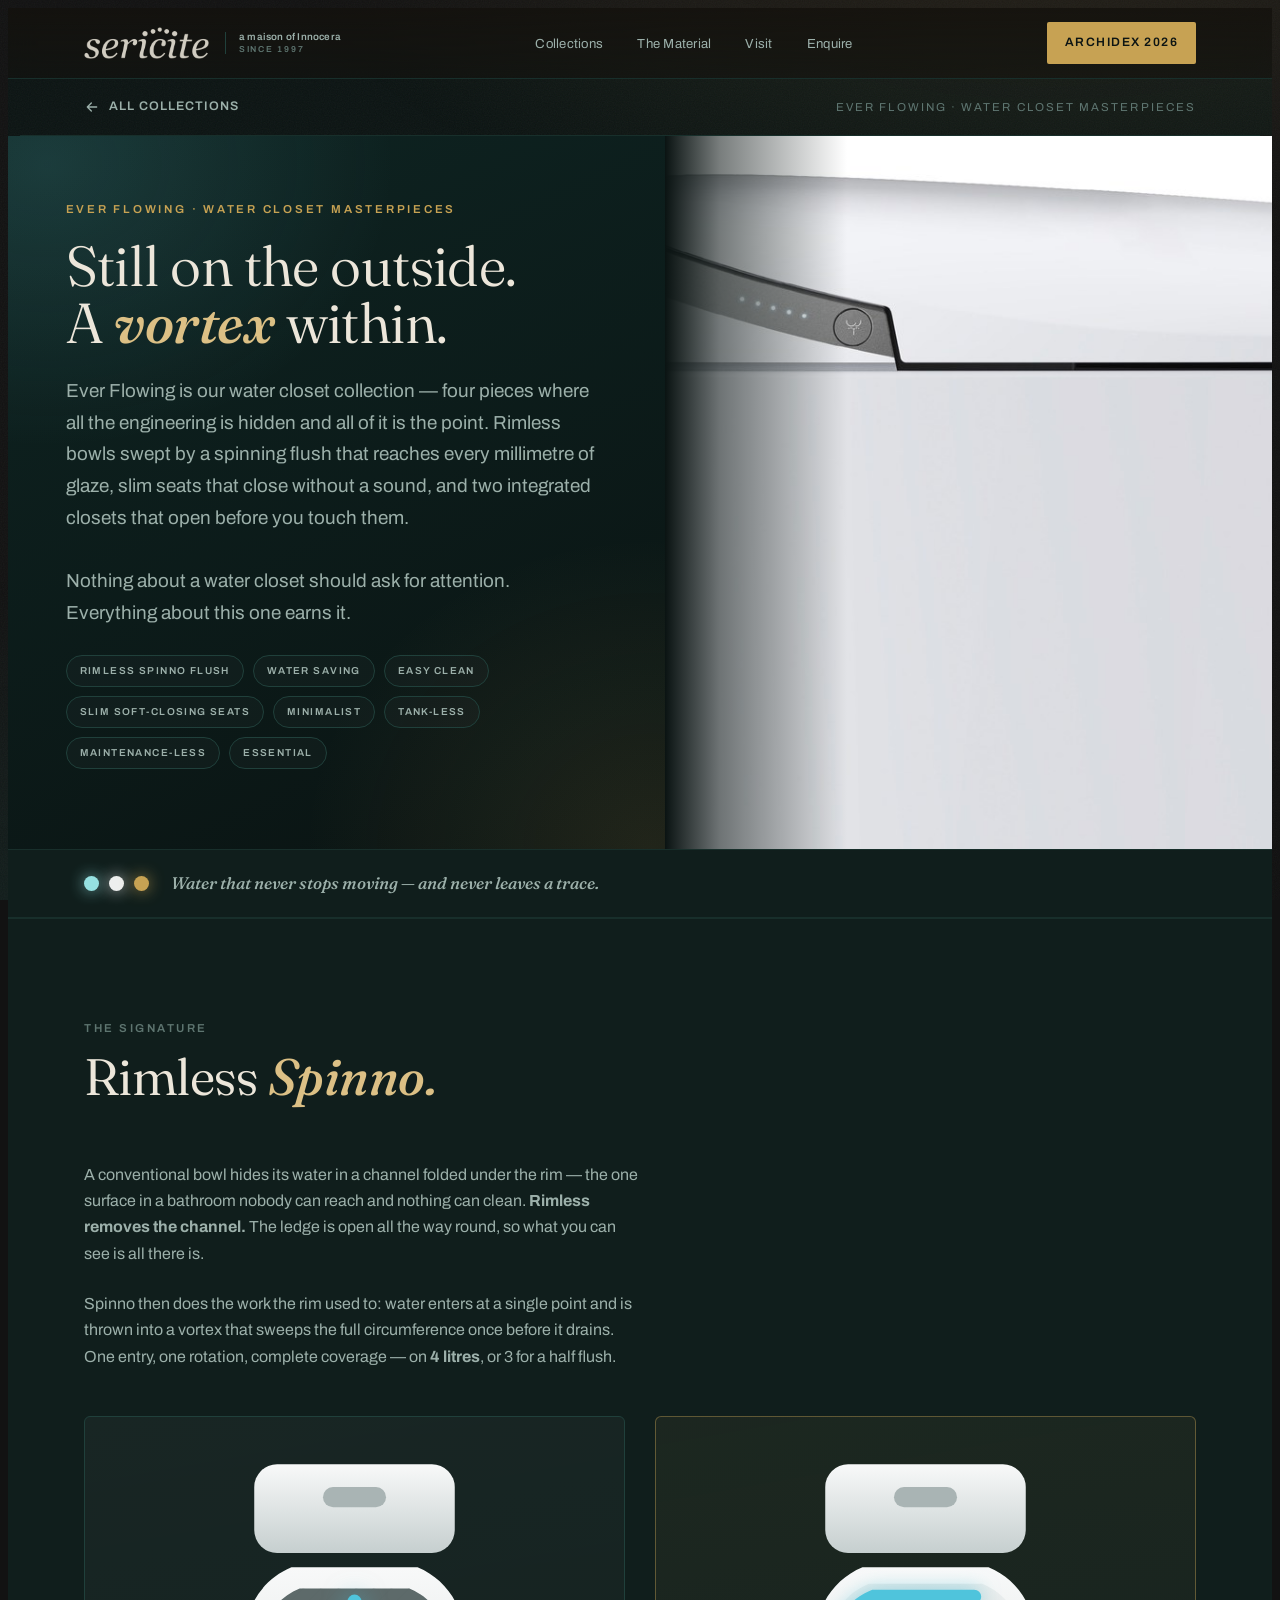
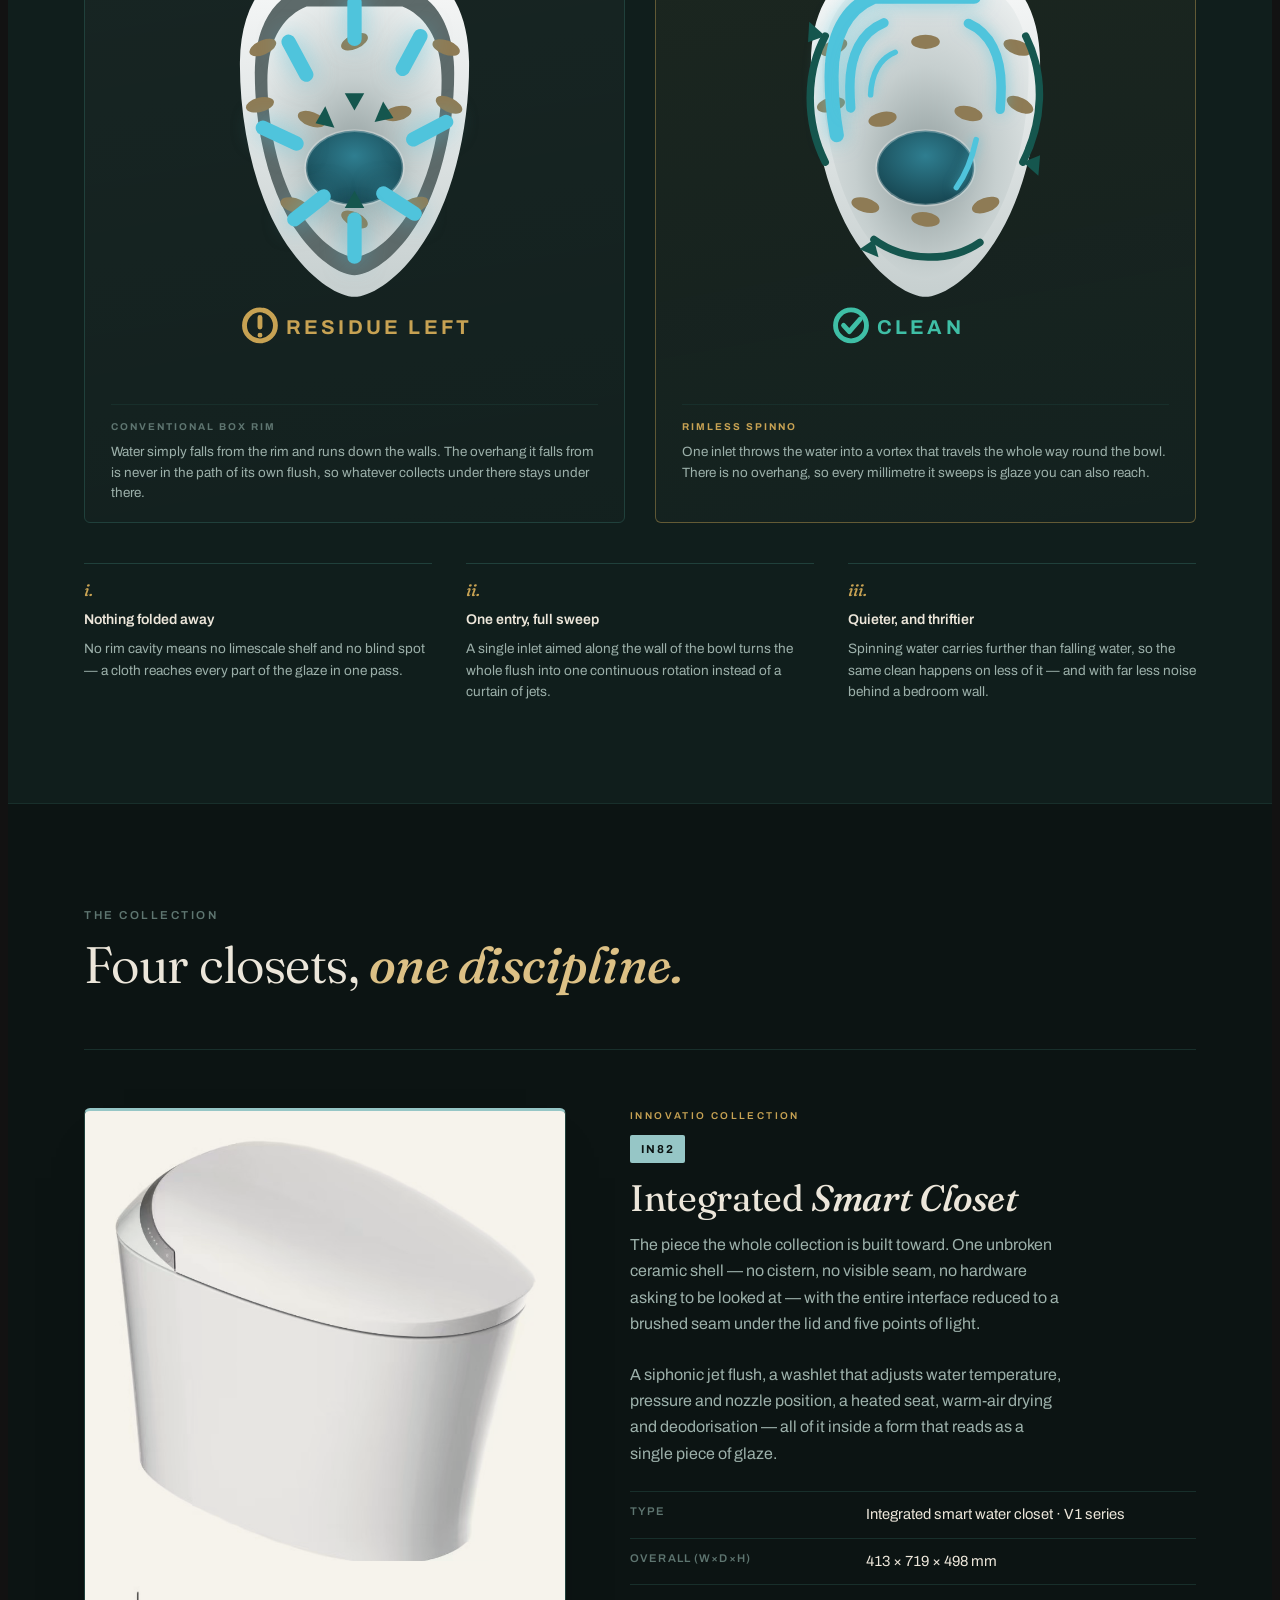
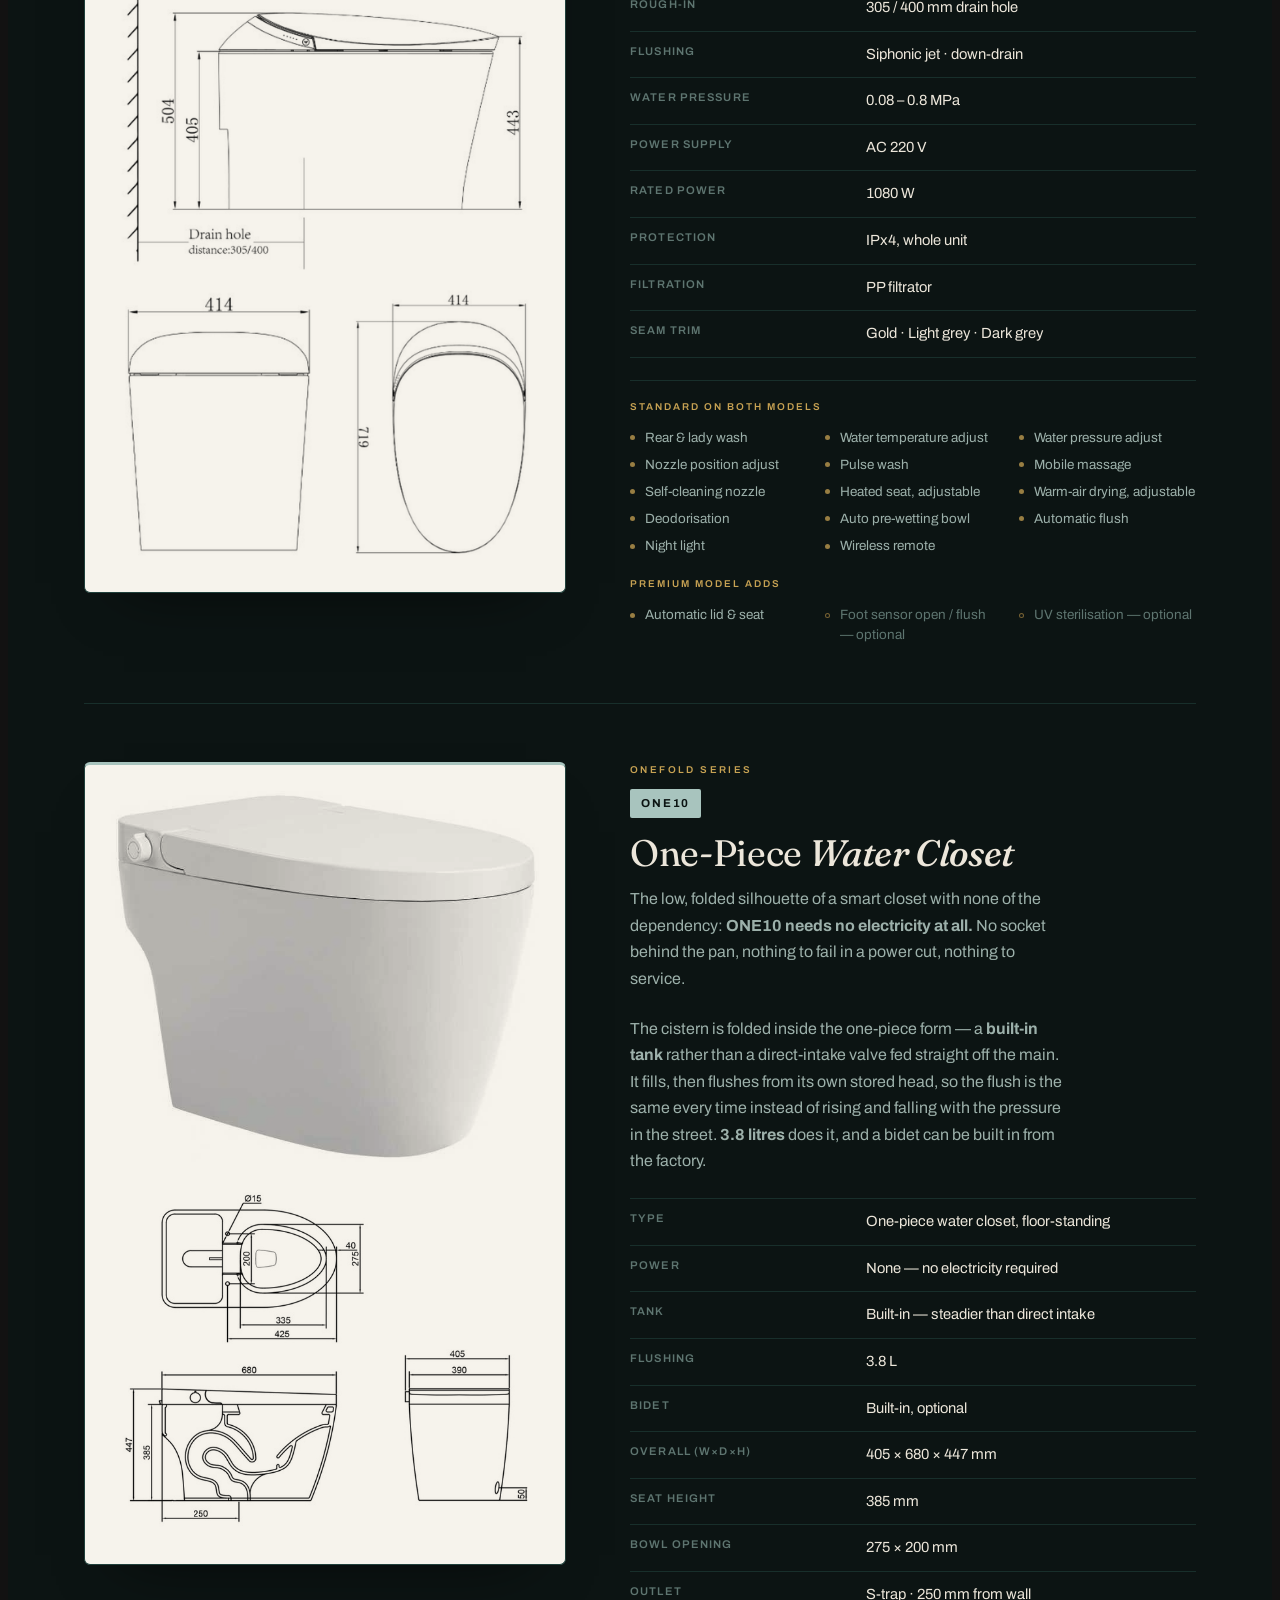
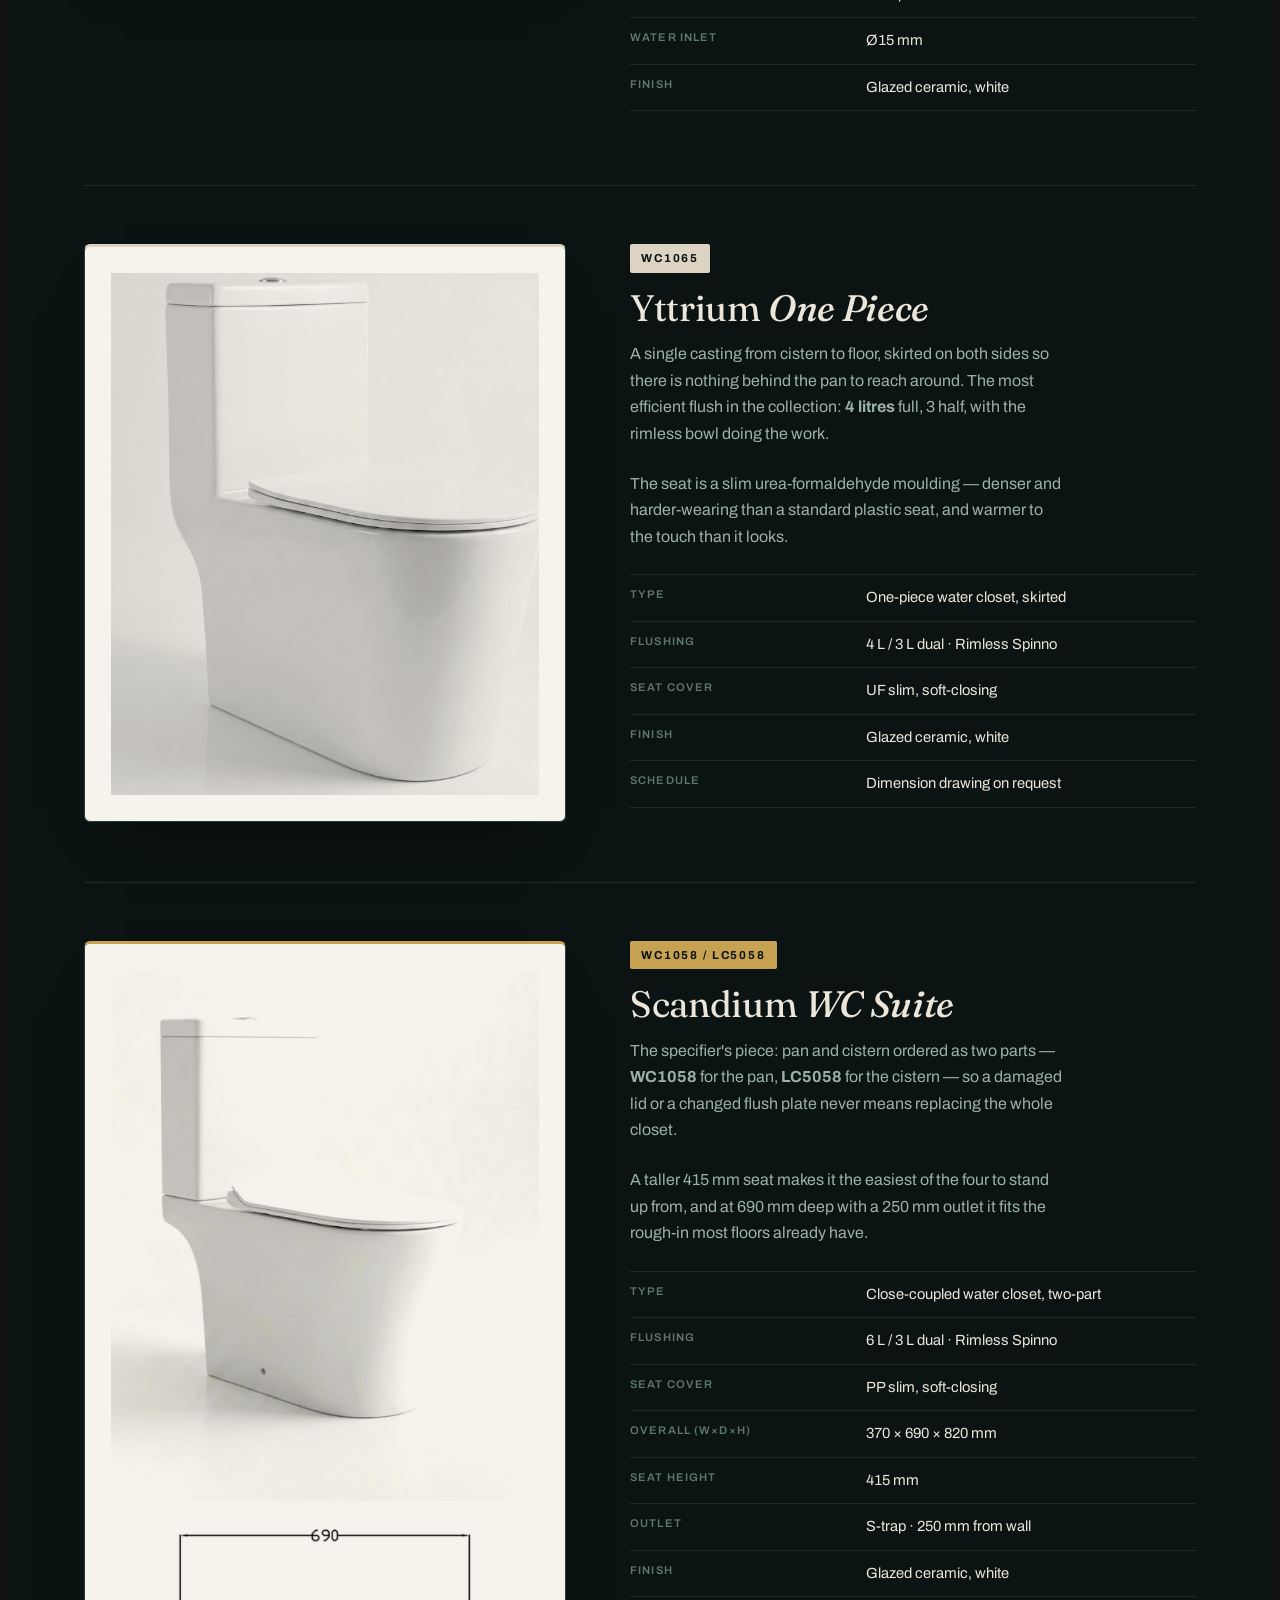
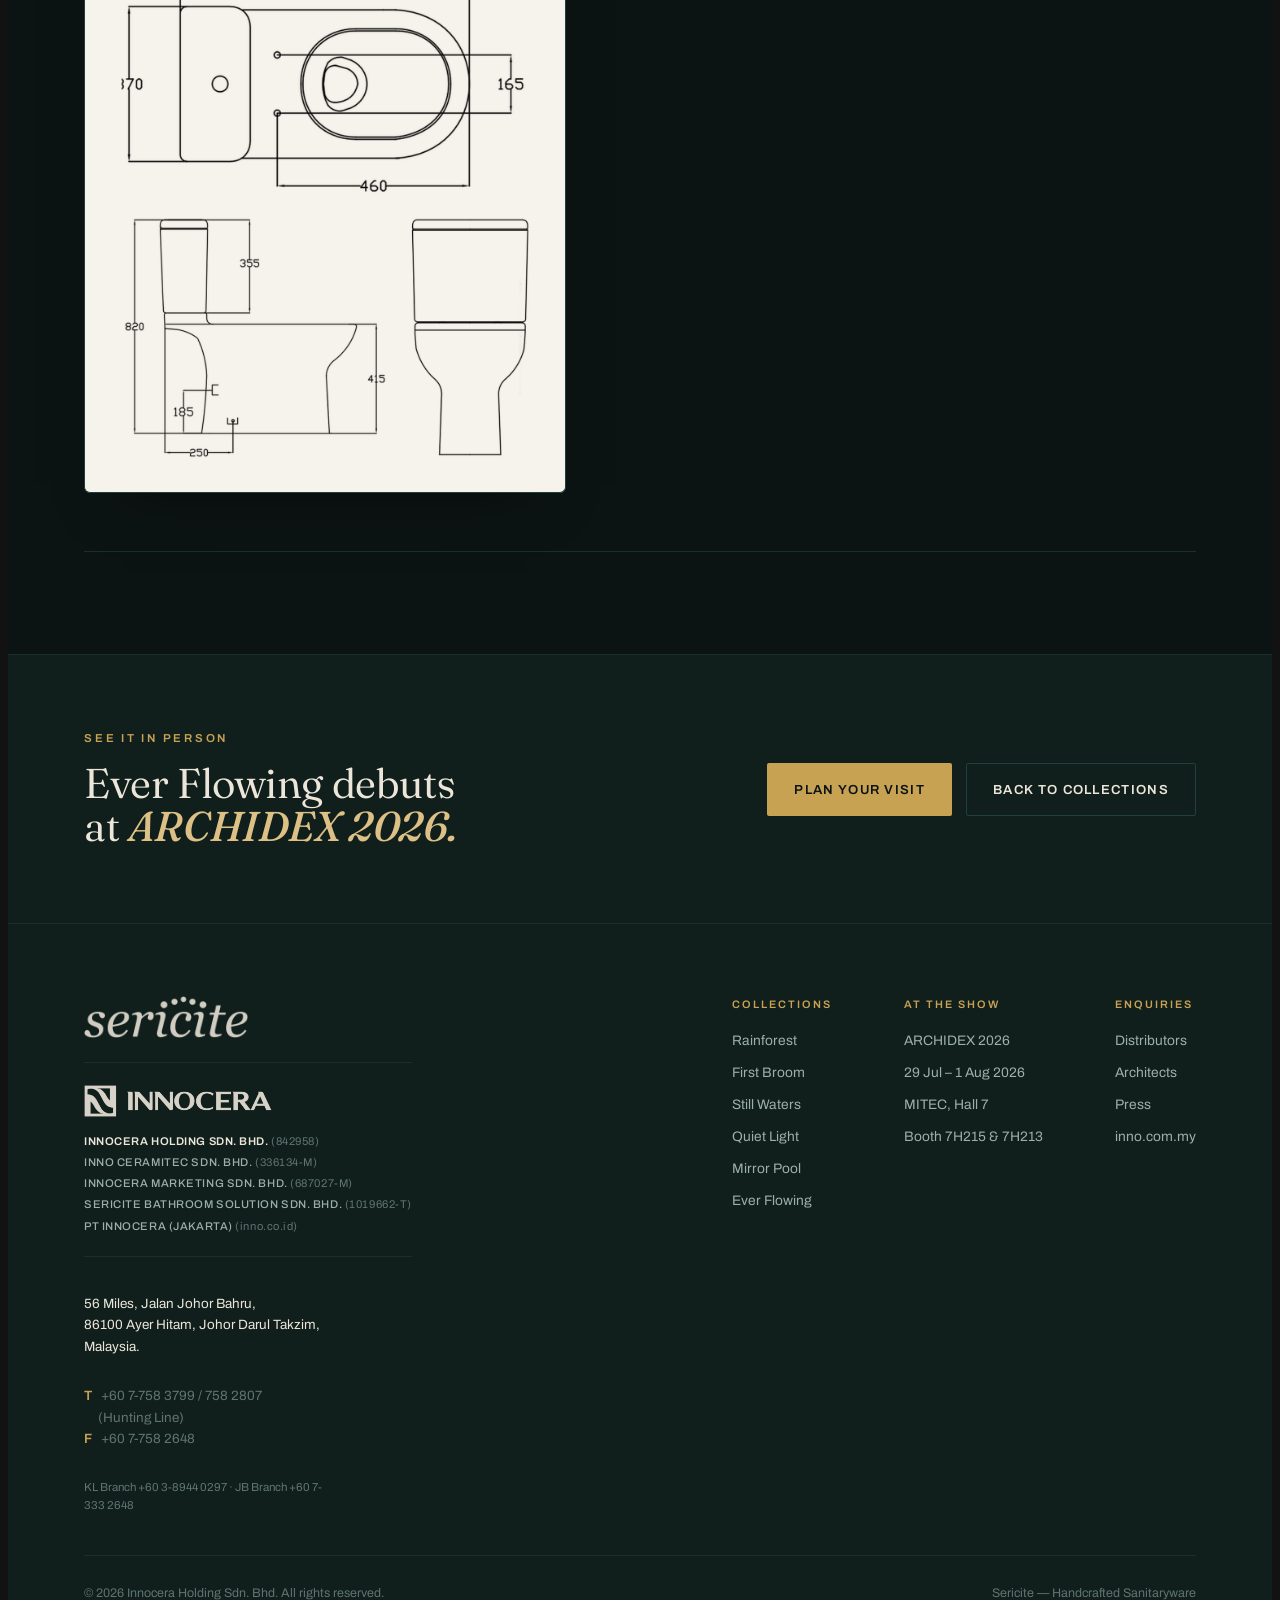
==== collections/ever-flowing.html @ 12f3d7fe "Auto: site update 2026-07-27 10:44:45 Co-Authored-By: Claude Opus 4.8 <noreply@anthropic.com>" ====
<!doctype html>
<html lang="en">
<head>
<meta charset="utf-8">
<meta name="viewport" content="width=device-width, initial-scale=1">
<title>Ever Flowing &mdash; Water Closet Masterpieces | Sericite</title>
<meta name="description" content="Ever Flowing by Sericite &mdash; the water closet collection. IN82 Innovatio smart closet, the non-electric ONE10 of the Onefold Series, and the Yttrium (WC1065) and Scandium (WC1058/LC5058) ceramic closets with Rimless Spinno flushing.">
<link rel="icon" href="data:image/svg+xml,%3Csvg xmlns='http://www.w3.org/2000/svg' viewBox='0 0 32 32'%3E%3Crect width='32' height='32' rx='6' fill='%230C1413'/%3E%3Cpath d='M16 5C22 13 24 17 24 20a8 8 0 01-16 0c0-3 2-7 8-15z' fill='%23C7A253'/%3E%3C/svg%3E">
<link rel="stylesheet" href="/assets/css/styles.css">
</head>
<body>
<div class="site ef">

  <!-- NAV -->
  <nav class="nav">
    <div class="nav-in">
      <a class="brand" href="/" aria-label="Sericite by Innocera &mdash; home">
        <span class="ser-logo" role="img" aria-label="Sericite"></span>
        <span class="by"><span class="t">a maison of Innocera</span><span class="s">Since 1997</span></span>
      </a>
      <div class="nav-links">
        <a href="/#collections">Collections</a>
        <a href="/#craft">The Material</a>
        <a href="/#visit">Visit</a>
        <a href="/#enquire">Enquire</a>
      </div>
      <a class="nav-cta" href="/#visit">ARCHIDEX 2026</a>
    </div>
  </nav>

  <!-- BACK -->
  <div class="subnav wrap">
    <a href="/#collections" class="back">
      <svg viewBox="0 0 24 24" fill="none" stroke="currentColor" stroke-width="2" stroke-linecap="round" stroke-linejoin="round"><path d="M19 12H5M11 6l-6 6 6 6"/></svg>
      All Collections
    </a>
    <span class="crumb">Ever Flowing &middot; Water Closet Masterpieces</span>
  </div>

  <!-- HERO -->
  <header class="fb-hero">
    <div class="fb-hero-panel ef-panel">
      <div class="eyebrow">Ever Flowing &middot; Water Closet Masterpieces</div>
      <h1>Still on the outside.<br>A <em>vortex</em> within.</h1>
      <p class="lead">Ever Flowing is our water closet collection &mdash; four pieces where all the engineering is hidden and all of it is the point. Rimless bowls swept by a spinning flush that reaches every millimetre of glaze, slim seats that close without a sound, and two integrated closets that open before you touch them.<br><br>Nothing about a water closet should ask for attention. Everything about this one earns it.</p>
      <ul class="sw-chips" aria-label="Key features">
        <li>Rimless Spinno flush</li>
        <li>Water saving</li>
        <li>Easy clean</li>
        <li>Slim soft-closing seats</li>
        <li>Minimalist</li>
        <li>Tank-less</li>
        <li>Maintenance-less</li>
        <li>Essential</li>
      </ul>
    </div>
    <figure class="fb-hero-figure ef-hero-figure">
      <img src="/assets/images/ever-flowing/hero-detail.jpg" width="1600" height="750"
           alt="Close detail of the IN82 smart water closet: the seamless white ceramic shell, the brushed lid seam, and the row of LED indicators beside a sensor control">
    </figure>
  </header>

  <!-- ETHOS BAND -->
  <section class="fb-colours">
    <div class="wrap fb-colours-in">
      <div class="dots" aria-hidden="true">
        <span style="--d:#96E1E1"></span><span style="--d:#EDEFEE"></span><span style="--d:#C7A253"></span>
      </div>
      <p>Water that never stops moving &mdash; and never leaves a trace.</p>
    </div>
  </section>

  <!-- THE FLUSH -->
  <section class="ef-flush" id="flush">
    <div class="wrap">
      <div class="fb-sec-head rv">
        <div class="sec-num">The signature</div>
        <h2>Rimless <em>Spinno.</em></h2>
      </div>

      <p class="fb-desc">A conventional bowl hides its water in a channel folded under the rim &mdash; the one surface in a bathroom nobody can reach and nothing can clean. <b>Rimless removes the channel.</b> The ledge is open all the way round, so what you can see is all there is.</p>
      <p class="fb-desc" style="margin-top:16px">Spinno then does the work the rim used to: water enters at a single point and is thrown into a vortex that sweeps the full circumference once before it drains. One entry, one rotation, complete coverage &mdash; on <b>4 litres</b>, or 3 for a half flush.</p>

      <div class="ef-plates2">
        <figure class="ef-fig ef-bowlfig">
          <svg viewBox="0 0 170 180" role="img" aria-label="Top view of a conventional closet with the same ten soil marks. The flush falls straight down the walls, so the six marks under the rim overhang are untouched and remain afterwards.">
            <defs>
              <linearGradient id="efCerA" x1="0" y1="0" x2="0" y2="1">
                <stop offset="0" stop-color="#F8F9F9"/><stop offset="1" stop-color="#C6CFCF"/>
              </linearGradient>
              <radialGradient id="efWellA" cx="50%" cy="62%" r="76%">
                <stop offset="0" stop-color="#8F9C9C"/><stop offset="0.45" stop-color="#C6CFCF"/>
                <stop offset="1" stop-color="#F0F3F3"/>
              </radialGradient>
              <radialGradient id="efSumpA" cx="50%" cy="34%" r="78%">
                <stop offset="0" stop-color="#2F7E90"/><stop offset="1" stop-color="#123B45"/>
              </radialGradient>
              <pattern id="efHatchA" width="5" height="5" patternTransform="rotate(45)"
                       patternUnits="userSpaceOnUse">
                <line class="ef-hatchband" x1="0" y1="0" x2="0" y2="5"/>
              </pattern>
              <path id="efPanA" d="M63 42 C51 47 45 59 45 76 C45 99 51 125 63 141 C71 152 80 157 85 157 C90 157 99 152 107 141 C119 125 125 99 125 76 C125 59 119 47 107 42 Z"/>
            </defs>
            <!-- cistern, so the plan reads as a closet -->
            <rect x="50" y="6" width="70" height="31" rx="8" fill="url(#efCerA)"/>
            <rect x="74" y="14" width="22" height="7" rx="3.5" fill="#A9B4B4"/>
            <use href="#efPanA" fill="url(#efCerA)"/>
            <use href="#efPanA" transform="translate(85 99) scale(.87) translate(-85 -99)" fill="#5D6A6A"/>
            <use href="#efPanA" transform="translate(85 99) scale(.87) translate(-85 -99)" fill="url(#efHatchA)" opacity=".55"/>
            <use href="#efPanA" transform="translate(85 99) scale(.76) translate(-85 -99)" fill="url(#efWellA)"/>
            <!-- trap -->
            <ellipse cx="85" cy="112" rx="17" ry="13" fill="url(#efSumpA)"/>
            <ellipse cx="85" cy="112" rx="17" ry="13" fill="none"
                     stroke="rgba(255,255,255,.28)" stroke-width="1"/>
            <g class="ef-soil ef-soil-trapped">
              <ellipse cx="53" cy="70" rx="5" ry="2.5" transform="rotate(-24 53 70)"/>
              <ellipse cx="117" cy="70" rx="5" ry="2.5" transform="rotate(20 117 70)"/>
              <ellipse cx="52" cy="90" rx="5" ry="2.5" transform="rotate(-14 52 90)"/>
              <ellipse cx="118" cy="90" rx="5" ry="2.5" transform="rotate(26 118 90)"/>
              <ellipse cx="64" cy="125" rx="5" ry="2.5" transform="rotate(16 64 125)"/>
              <ellipse cx="106" cy="125" rx="5" ry="2.5" transform="rotate(-20 106 125)"/>
            </g>
            <g class="ef-soil ef-soil-open">
              <ellipse cx="85" cy="68" rx="5" ry="2.5" transform="rotate(-24 85 68)"/>
              <ellipse cx="70" cy="95" rx="5" ry="2.5" transform="rotate(20 70 95)"/>
              <ellipse cx="100" cy="93" rx="5" ry="2.5" transform="rotate(-14 100 93)"/>
              <ellipse cx="85" cy="130" rx="5" ry="2.5" transform="rotate(26 85 130)"/>
            </g>
            <g class="ef-fallgroup">
              <path class="ef-fall"    d="M85 54V88"/>
              <path class="ef-fall f2" d="M62 68L76 94"/>
              <path class="ef-fall f3" d="M108 66L94 92"/>
              <path class="ef-fall f2" d="M53 98L70 106"/>
              <path class="ef-fall"    d="M117 96L100 105"/>
              <path class="ef-fall f3" d="M64 130L78 119"/>
              <path class="ef-fall f2" d="M106 128L92 119"/>
              <path class="ef-fall"    d="M85 143V124"/>
            </g>
            <g>
              <path class="ef-arrowhead" d="M85 92l-3.4-6h6.8z"/>
              <path class="ef-arrowhead" d="M78 98l-6.6-1.6 3.4-5.9z"/>
              <path class="ef-arrowhead" d="M92 96l6.6-1.4-3.6-5.8z"/>
              <path class="ef-arrowhead" d="M85 120l3.4 6h-6.8z"/>
            </g>
            <g class="ef-verdict ef-verdict-bad" transform="translate(85 170)">
              <circle cx="-33" cy="-3" r="5.4"/><path d="M-33-5.8v3.4M-33 .4h.01"/>
              <text x="-24" y="0">Residue left</text>
            </g>
          </svg>
          <div class="ef-stage-label" aria-hidden="true">
            <span class="t1">Before &mdash; ten marks, both bowls</span>
            <span class="t2">Flushing</span>
            <span class="t3">After &mdash; the rim shadow keeps its grime</span>
          </div>
          <figcaption>
            <b>Conventional box rim</b>
            <span>Water simply falls from the rim and runs down the walls. The overhang it falls from is never in the path of its own flush, so whatever collects under there stays under there.</span>
          </figcaption>
        </figure>

        <figure class="ef-fig ef-bowlfig is-key">
          <svg viewBox="0 0 170 180" role="img" aria-label="Top view of the Sericite rimless closet. The same ten soil marks as the conventional bowl; the flush spirals round the full perimeter and every mark is gone afterwards.">
            <defs>
              <linearGradient id="efCerB" x1="0" y1="0" x2="0" y2="1">
                <stop offset="0" stop-color="#F8F9F9"/><stop offset="1" stop-color="#C6CFCF"/>
              </linearGradient>
              <radialGradient id="efWellB" cx="50%" cy="62%" r="76%">
                <stop offset="0" stop-color="#8F9C9C"/><stop offset="0.45" stop-color="#C6CFCF"/>
                <stop offset="1" stop-color="#F0F3F3"/>
              </radialGradient>
              <radialGradient id="efSumpB" cx="50%" cy="34%" r="78%">
                <stop offset="0" stop-color="#2F7E90"/><stop offset="1" stop-color="#123B45"/>
              </radialGradient>
              <pattern id="efHatchB" width="5" height="5" patternTransform="rotate(45)"
                       patternUnits="userSpaceOnUse">
                <line class="ef-hatchband" x1="0" y1="0" x2="0" y2="5"/>
              </pattern>
              <path id="efPanB" d="M63 42 C51 47 45 59 45 76 C45 99 51 125 63 141 C71 152 80 157 85 157 C90 157 99 152 107 141 C119 125 125 99 125 76 C125 59 119 47 107 42 Z"/>
            </defs>
            <!-- cistern, so the plan reads as a closet -->
            <rect x="50" y="6" width="70" height="31" rx="8" fill="url(#efCerB)"/>
            <rect x="74" y="14" width="22" height="7" rx="3.5" fill="#A9B4B4"/>
            <use href="#efPanB" fill="url(#efCerB)"/>
            <use href="#efPanB" transform="translate(85 99) scale(.90) translate(-85 -99)" fill="url(#efWellB)"/>
            <!-- trap -->
            <ellipse cx="85" cy="112" rx="17" ry="13" fill="url(#efSumpB)"/>
            <ellipse cx="85" cy="112" rx="17" ry="13" fill="none"
                     stroke="rgba(255,255,255,.28)" stroke-width="1"/>
            <g class="ef-soil ef-soil-open">
              <ellipse cx="53" cy="70" rx="5" ry="2.5" transform="rotate(-24 53 70)"/>
              <ellipse cx="117" cy="70" rx="5" ry="2.5" transform="rotate(20 117 70)"/>
              <ellipse cx="52" cy="90" rx="5" ry="2.5" transform="rotate(-14 52 90)"/>
              <ellipse cx="118" cy="90" rx="5" ry="2.5" transform="rotate(26 118 90)"/>
              <ellipse cx="64" cy="125" rx="5" ry="2.5" transform="rotate(16 64 125)"/>
              <ellipse cx="106" cy="125" rx="5" ry="2.5" transform="rotate(-20 106 125)"/>
              <ellipse cx="85" cy="68" rx="5" ry="2.5" transform="rotate(0 85 68)"/>
              <ellipse cx="70" cy="95" rx="5" ry="2.5" transform="rotate(-12 70 95)"/>
              <ellipse cx="100" cy="93" rx="5" ry="2.5" transform="rotate(14 100 93)"/>
              <ellipse cx="85" cy="130" rx="5" ry="2.5" transform="rotate(8 85 130)"/>
            </g>
            <g>
              <use href="#efPanB" class="ef-sweep"    transform="translate(85 99) scale(.82) translate(-85 -99)"
                   stroke-width="6" stroke-dasharray="66 210"/>
              <use href="#efPanB" class="ef-sweep s2" transform="translate(85 99) scale(.66) translate(-85 -99)"
                   stroke-width="5" stroke-dasharray="52 170"/>
              <use href="#efPanB" class="ef-sweep s3" transform="translate(85 99) scale(.48) translate(-85 -99)"
                   stroke-width="4" stroke-dasharray="38 128"/>
            </g>
            <g>
              <path class="ef-arrow" d="M120 66C127 80 126 96 119 110"/>
              <path class="ef-arrowhead" d="M119 110l6-2.4-.6 7.2z"/>
              <path class="ef-arrow" d="M104 138C94 145 78 145 67 137"/>
              <path class="ef-arrowhead" d="M67 137l1.6 6.2-6.6-2.8z"/>
              <path class="ef-arrow" d="M50 110C43 96 43 79 50 66"/>
              <path class="ef-arrowhead" d="M50 66l-6 2.2.4-7.2z"/>
            </g>
            <g class="ef-verdict ef-verdict-good" transform="translate(85 170)">
              <circle cx="-26" cy="-3" r="5.4"/><path d="M-28.6-3l2 2.2 3.8-4.4"/>
              <text x="-17" y="0">Clean</text>
            </g>
          </svg>
          <div class="ef-stage-label" aria-hidden="true">
            <span class="t1">Before &mdash; ten marks, both bowls</span>
            <span class="t2">Flushing</span>
            <span class="t3">After &mdash; nothing left</span>
          </div>
          <figcaption>
            <b>Rimless Spinno</b>
            <span>One inlet throws the water into a vortex that travels the whole way round the bowl. There is no overhang, so every millimetre it sweeps is glaze you can also reach.</span>
          </figcaption>
        </figure>
      </div>

      <ul class="ef-points">
        <li>
          <span class="n">i.</span>
          <b>Nothing folded away</b>
          <p>No rim cavity means no limescale shelf and no blind spot &mdash; a cloth reaches every part of the glaze in one pass.</p>
        </li>
        <li>
          <span class="n">ii.</span>
          <b>One entry, full sweep</b>
          <p>A single inlet aimed along the wall of the bowl turns the whole flush into one continuous rotation instead of a curtain of jets.</p>
        </li>
        <li>
          <span class="n">iii.</span>
          <b>Quieter, and thriftier</b>
          <p>Spinning water carries further than falling water, so the same clean happens on less of it &mdash; and with far less noise behind a bedroom wall.</p>
        </li>
      </ul>
    </div>
  </section>

  <!-- CATALOG -->
  <section class="fb-catalog wrap" id="products">
    <div class="fb-sec-head rv">
      <div class="sec-num">The Collection</div>
      <h2>Four closets, <em>one discipline.</em></h2>
    </div>

    <!-- IN82 -->
    <article class="fb-product" style="--c:#96C6C6">
      <div class="fb-diagram">
        <div class="ef-pair">
          <img src="/assets/images/ever-flowing/in82.jpg" width="762" height="754" loading="lazy"
               alt="IN82 integrated smart water closet: a seamless egg-shaped white ceramic shell with a slim lid and a brushed control seam">
          <img src="/assets/images/ever-flowing/in82-dim.png" width="1048" height="1442" loading="lazy"
               alt="IN82 dimension drawing &mdash; side elevation against the wall, front elevation and plan, with overall sizes and the drain-hole distance in millimetres">
        </div>
      </div>
      <div class="fb-specs">
        <div class="ef-series">Innovatio Collection</div>
        <span class="fb-model">IN82</span>
        <h3>Integrated <em>Smart Closet</em></h3>
        <p class="fb-desc">The piece the whole collection is built toward. One unbroken ceramic shell &mdash; no cistern, no visible seam, no hardware asking to be looked at &mdash; with the entire interface reduced to a brushed seam under the lid and five points of light.</p>
        <p class="fb-desc">A siphonic jet flush, a washlet that adjusts water temperature, pressure and nozzle position, a heated seat, warm-air drying and deodorisation &mdash; all of it inside a form that reads as a single piece of glaze.</p>
        <dl class="fb-spec-list">
          <div><dt>Type</dt><dd>Integrated smart water closet &middot; V1 series</dd></div>
          <div><dt>Overall (W&times;D&times;H)</dt><dd>413 &times; 719 &times; 498 mm</dd></div>
          <div><dt>Rough-in</dt><dd>305 / 400 mm drain hole</dd></div>
          <div><dt>Flushing</dt><dd>Siphonic jet &middot; down-drain</dd></div>
          <div><dt>Water pressure</dt><dd>0.08 &ndash; 0.8 MPa</dd></div>
          <div><dt>Power supply</dt><dd>AC 220 V</dd></div>
          <div><dt>Rated power</dt><dd>1080 W</dd></div>
          <div><dt>Protection</dt><dd>IPx4, whole unit</dd></div>
          <div><dt>Filtration</dt><dd>PP filtrator</dd></div>
          <div><dt>Seam trim</dt><dd>Gold &middot; Light grey &middot; Dark grey</dd></div>
        </dl>
        <div class="ef-fn">
          <div class="ef-fn-h">Standard on both models</div>
          <ul>
            <li>Rear &amp; lady wash</li>
            <li>Water temperature adjust</li>
            <li>Water pressure adjust</li>
            <li>Nozzle position adjust</li>
            <li>Pulse wash</li>
            <li>Mobile massage</li>
            <li>Self-cleaning nozzle</li>
            <li>Heated seat, adjustable</li>
            <li>Warm-air drying, adjustable</li>
            <li>Deodorisation</li>
            <li>Auto pre-wetting bowl</li>
            <li>Automatic flush</li>
            <li>Night light</li>
            <li>Wireless remote</li>
          </ul>
          <div class="ef-fn-h" style="margin-top:20px">Premium model adds</div>
          <ul>
            <li>Automatic lid &amp; seat</li>
            <li class="opt">Foot sensor open / flush &mdash; optional</li>
            <li class="opt">UV sterilisation &mdash; optional</li>
          </ul>
        </div>
      </div>
    </article>

    <!-- ONE10 -->
    <article class="fb-product" style="--c:#A8C4BE">
      <div class="fb-diagram">
        <div class="ef-pair">
          <img src="/assets/images/ever-flowing/one10.jpg" width="728" height="630" loading="lazy"
               alt="ONE10 one-piece water closet: a low, seamless white ceramic form with a slim lid and a side flush dial">
          <img src="/assets/images/ever-flowing/one10-dim.png" width="656" height="552" loading="lazy"
               alt="ONE10 dimension drawing &mdash; plan, section and front elevation with overall sizes in millimetres">
        </div>
      </div>
      <div class="fb-specs">
        <div class="ef-series">Onefold Series</div>
        <span class="fb-model">ONE10</span>
        <h3>One-Piece <em>Water Closet</em></h3>
        <p class="fb-desc">The low, folded silhouette of a smart closet with none of the dependency: <b>ONE10 needs no electricity at all.</b> No socket behind the pan, nothing to fail in a power cut, nothing to service.</p>
        <p class="fb-desc">The cistern is folded inside the one-piece form &mdash; a <b>built-in tank</b> rather than a direct-intake valve fed straight off the main. It fills, then flushes from its own stored head, so the flush is the same every time instead of rising and falling with the pressure in the street. <b>3.8 litres</b> does it, and a bidet can be built in from the factory.</p>
        <dl class="fb-spec-list">
          <div><dt>Type</dt><dd>One-piece water closet, floor-standing</dd></div>
          <div><dt>Power</dt><dd>None &mdash; no electricity required</dd></div>
          <div><dt>Tank</dt><dd>Built-in &mdash; steadier than direct intake</dd></div>
          <div><dt>Flushing</dt><dd>3.8 L</dd></div>
          <div><dt>Bidet</dt><dd>Built-in, optional</dd></div>
          <div><dt>Overall (W&times;D&times;H)</dt><dd>405 &times; 680 &times; 447 mm</dd></div>
          <div><dt>Seat height</dt><dd>385 mm</dd></div>
          <div><dt>Bowl opening</dt><dd>275 &times; 200 mm</dd></div>
          <div><dt>Outlet</dt><dd>S-trap &middot; 250 mm from wall</dd></div>
          <div><dt>Water inlet</dt><dd>&Oslash;15 mm</dd></div>
          <div><dt>Finish</dt><dd>Glazed ceramic, white</dd></div>
        </dl>
      </div>
    </article>

    <!-- WC1065 -->
    <article class="fb-product" style="--c:#DCD3C2">
      <div class="fb-diagram">
        <img src="/assets/images/ever-flowing/wc1065.jpg" width="670" height="816" loading="lazy"
             alt="WC1065 one-piece water closet: a skirted white ceramic body with an integrated cistern and a slim soft-closing seat">
      </div>
      <div class="fb-specs">
        <span class="fb-model">WC1065</span>
        <h3>Yttrium <em>One Piece</em></h3>
        <p class="fb-desc">A single casting from cistern to floor, skirted on both sides so there is nothing behind the pan to reach around. The most efficient flush in the collection: <b>4 litres</b> full, 3 half, with the rimless bowl doing the work.</p>
        <p class="fb-desc">The seat is a slim urea-formaldehyde moulding &mdash; denser and harder-wearing than a standard plastic seat, and warmer to the touch than it looks.</p>
        <dl class="fb-spec-list">
          <div><dt>Type</dt><dd>One-piece water closet, skirted</dd></div>
          <div><dt>Flushing</dt><dd>4 L / 3 L dual &middot; Rimless Spinno</dd></div>
          <div><dt>Seat cover</dt><dd>UF slim, soft-closing</dd></div>
          <div><dt>Finish</dt><dd>Glazed ceramic, white</dd></div>
          <div><dt>Schedule</dt><dd>Dimension drawing on request</dd></div>
        </dl>
      </div>
    </article>

    <!-- WC1058 / LC5058 -->
    <article class="fb-product" style="--c:#C7A253">
      <div class="fb-diagram">
        <div class="ef-pair">
          <img src="/assets/images/ever-flowing/wc1058.jpg" width="600" height="744" loading="lazy"
               alt="WC1058 close-coupled water closet with the LC5058 cistern: a skirted white ceramic pan and slim soft-closing seat, seen from the front three-quarter">
          <img src="/assets/images/ever-flowing/wc1058-dim.png" width="1052" height="1350" loading="lazy"
               alt="WC1058 and LC5058 dimension drawing &mdash; plan, side elevation and front elevation with overall sizes in millimetres">
        </div>
      </div>
      <div class="fb-specs">
        <span class="fb-model">WC1058 / LC5058</span>
        <h3>Scandium <em>WC Suite</em></h3>
        <p class="fb-desc">The specifier's piece: pan and cistern ordered as two parts &mdash; <b>WC1058</b> for the pan, <b>LC5058</b> for the cistern &mdash; so a damaged lid or a changed flush plate never means replacing the whole closet.</p>
        <p class="fb-desc">A taller 415 mm seat makes it the easiest of the four to stand up from, and at 690 mm deep with a 250 mm outlet it fits the rough-in most floors already have.</p>
        <dl class="fb-spec-list">
          <div><dt>Type</dt><dd>Close-coupled water closet, two-part</dd></div>
          <div><dt>Flushing</dt><dd>6 L / 3 L dual &middot; Rimless Spinno</dd></div>
          <div><dt>Seat cover</dt><dd>PP slim, soft-closing</dd></div>
          <div><dt>Overall (W&times;D&times;H)</dt><dd>370 &times; 690 &times; 820 mm</dd></div>
          <div><dt>Seat height</dt><dd>415 mm</dd></div>
          <div><dt>Outlet</dt><dd>S-trap &middot; 250 mm from wall</dd></div>
          <div><dt>Finish</dt><dd>Glazed ceramic, white</dd></div>
        </dl>
      </div>
    </article>
  </section>

  <!-- CTA -->
  <section class="fb-cta">
    <div class="wrap fb-cta-in">
      <div>
        <div class="eyebrow">See it in person</div>
        <h2>Ever Flowing debuts at <em>ARCHIDEX 2026.</em></h2>
      </div>
      <div class="fb-cta-actions">
        <a class="btn btn-primary" href="/#visit">Plan your visit</a>
        <a class="btn btn-ghost" href="/#collections">Back to collections</a>
      </div>
    </div>
  </section>

  <!-- FOOTER -->
  <footer class="foot">
    <div class="wrap">
      <div class="foot-top">
        <div class="foot-brand">
          <span class="ser-logo" role="img" aria-label="Sericite"></span>
          <div class="lockup">
            <span class="inno-logo" role="img" aria-label="Innocera"></span>
            <ul class="companies">
              <li>INNOCERA HOLDING SDN. BHD. <span class="reg">(842958)</span></li>
              <li>INNO CERAMITEC SDN. BHD. <span class="reg">(336134-M)</span></li>
              <li>INNOCERA MARKETING SDN. BHD. <span class="reg">(687027-M)</span></li>
              <li>SERICITE BATHROOM SOLUTION SDN. BHD. <span class="reg">(1019662-T)</span></li>
              <li>PT INNOCERA (JAKARTA) <span class="reg">(inno.co.id)</span></li>
            </ul>
          </div>
          <div class="foot-contact">
            <p class="addr">56 Miles, Jalan Johor Bahru,<br>86100 Ayer Hitam, Johor Darul Takzim, Malaysia.</p>
            <p class="tel"><span>T</span> +60 7-758 3799 / 758 2807<br><span></span>(Hunting Line)<br><span>F</span> +60 7-758 2648</p>
            <p class="branch">KL Branch +60 3-8944 0297 &middot; JB Branch +60 7-333 2648</p>
          </div>
        </div>
        <div class="foot-cols">
          <div class="foot-col">
            <div class="h">Collections</div>
            <a href="/#collections">Rainforest</a>
            <a href="/collections/first-broom.html">First Broom</a>
            <a href="/collections/still-waters.html">Still Waters</a>
            <a href="/collections/quiet-light.html">Quiet Light</a>
            <a href="/collections/mirror-pool.html">Mirror Pool</a>
            <a href="/collections/ever-flowing.html">Ever Flowing</a>
          </div>
          <div class="foot-col">
            <div class="h">At the show</div>
            <p>ARCHIDEX 2026</p>
            <p>29 Jul &ndash; 1 Aug 2026</p>
            <p>MITEC, Hall 7</p>
            <p>Booth 7H215 &amp; 7H213</p>
          </div>
          <div class="foot-col">
            <div class="h">Enquiries</div>
            <a href="/#enquire">Distributors</a>
            <a href="/#enquire">Architects</a>
            <a href="/#enquire">Press</a>
            <a href="https://www.inno.com.my" target="_blank" rel="noopener">inno.com.my</a>
          </div>
        </div>
      </div>
      <div class="foot-bot">
        <span>&copy; 2026 Innocera Holding Sdn. Bhd. All rights reserved.</span>
        <span>Sericite &mdash; Handcrafted Sanitaryware</span>
      </div>
    </div>
  </footer>

</div>
<script src="/assets/js/main.js"></script>
</body>
</html>
---- assets/css/styles.css ----
/* ============ FONTS (inlined) ============ */
@font-face{
  font-family:'Fraunces';font-style:normal;font-weight:300 700;
  font-display:swap;
  src:url(/assets/fonts/fraunces.woff2) format('woff2');
}
@font-face{
  font-family:'Fraunces';font-style:italic;font-weight:300 700;
  font-display:swap;
  src:url(/assets/fonts/fraunces-italic.woff2) format('woff2');
}
@font-face{
  font-family:'Archivo';font-style:normal;font-weight:400 700;
  font-display:swap;
  src:url(/assets/fonts/archivo.woff2) format('woff2');
}

/* ============ TOKENS (committed dark world) ============ */
:root{
  color-scheme:dark;
  /* Brand-true: deep petrol teal (INNOCERA) + cream + brass accent */
  --bg:#0C1413;
  --bg-2:#101E1C;
  --bg-3:#142523;
  --teal:#124A43;
  --teal-lite:#1C6157;
  --teal-deep:#0D3833;
  --line:#20403B;
  --line-soft:#182F2B;
  --ink:#ECE6DA;
  --ink-dim:#9CB0AA;
  --ink-faint:#5E7570;
  --gold:#C7A253;
  --gold-lite:#DCC085;
  --gold-deep:#9B7C3E;
  --gold-soft:rgba(199,162,83,.12);

  --serif:'Fraunces',Georgia,serif;
  --sans:'Archivo','Helvetica Neue',Arial,sans-serif;

  --maxw:1240px;
  --gut:clamp(20px,5vw,64px);
  --ease:cubic-bezier(.22,.61,.36,1);
}

*{box-sizing:border-box}
img{max-width:100%;display:block}

.site{
  font-family:var(--sans);
  background:var(--bg);
  color:var(--ink);
  -webkit-font-smoothing:antialiased;
  line-height:1.6;
  overflow-x:hidden;
  position:relative;
  min-height:100dvh;
}

/* atmospheric fixed backdrop */
.site::before{
  content:"";position:fixed;inset:0;z-index:0;pointer-events:none;
  background:
    radial-gradient(120% 80% at 82% -12%, rgba(199,162,83,.11), transparent 52%),
    radial-gradient(90% 70% at 6% 106%, rgba(28,97,87,.20), transparent 60%),
    radial-gradient(140% 120% at 50% 40%, transparent 52%, rgba(0,0,0,.55));
}
/* grain */
.site::after{
  content:"";position:fixed;inset:0;z-index:0;pointer-events:none;opacity:.05;
  background-image:url("data:image/svg+xml,%3Csvg xmlns='http://www.w3.org/2000/svg' width='160' height='160'%3E%3Cfilter id='n'%3E%3CfeTurbulence type='fractalNoise' baseFrequency='.85' numOctaves='2' stitchTiles='stitch'/%3E%3C/filter%3E%3Crect width='100%25' height='100%25' filter='url(%23n)'/%3E%3C/svg%3E");
}
.site>*{position:relative;z-index:1}

.wrap{max-width:var(--maxw);margin:0 auto;padding-inline:var(--gut)}

/* ============ TYPE ============ */
h1,h2,h3,h4{font-family:var(--serif);font-weight:400;font-optical-sizing:auto;
  text-wrap:balance;letter-spacing:-.01em;line-height:1.04;margin:0}
p{margin:0}
a{color:inherit;text-decoration:none}
.eyebrow{font-family:var(--sans);font-size:.72rem;font-weight:600;
  letter-spacing:.24em;text-transform:uppercase;color:var(--gold);}
.lead{font-size:clamp(1.02rem,1.5vw,1.18rem);color:var(--ink-dim);
  max-width:52ch;line-height:1.68}

/* ============ NAV ============ */
.nav{position:sticky;top:0;z-index:50;
  backdrop-filter:blur(14px) saturate(120%);
  background:linear-gradient(to bottom,rgba(21,17,13,.82),rgba(21,17,13,.5));
  border-bottom:1px solid var(--line-soft);}
.nav-in{display:flex;align-items:center;justify-content:space-between;
  gap:24px;height:70px;max-width:var(--maxw);margin:0 auto;padding-inline:var(--gut)}
.brand{display:flex;align-items:center;gap:13px;line-height:1}
/* Sericite logo &mdash; trimmed, recoloured cream on transparent (flush-left) */
.ser-logo{display:block;background:url("/assets/images/sericite-logo.png") no-repeat left center;
  background-size:contain;aspect-ratio:748/192}
.brand .ser-logo{width:128px}
.brand .by{display:flex;flex-direction:column;gap:3px;padding-left:13px;
  border-left:1px solid var(--line)}
.brand .by .t{font-family:var(--sans);font-size:.62rem;letter-spacing:.02em;
  color:var(--ink-dim);font-weight:600;text-transform:none}
.brand .by .s{font-size:.54rem;letter-spacing:.2em;text-transform:uppercase;
  color:var(--ink-faint);font-weight:600}
.nav-links{display:flex;align-items:center;gap:34px}
.nav-links a{font-size:.82rem;letter-spacing:.02em;color:var(--ink-dim);
  transition:color .25s var(--ease);position:relative;padding-block:6px}
.nav-links a::after{content:"";position:absolute;left:0;bottom:0;height:1px;width:0;
  background:var(--gold);transition:width .3s var(--ease)}
.nav-links a:hover{color:var(--ink)}
.nav-links a:hover::after{width:100%}
.nav-cta{font-family:var(--sans);font-size:.76rem;font-weight:600;letter-spacing:.12em;
  text-transform:uppercase;color:var(--bg);background:var(--gold);
  padding:11px 18px;border-radius:2px;transition:background .25s var(--ease)}
.nav-cta:hover{background:var(--gold-lite)}
.nav-tag{display:none}
@media(max-width:860px){.nav-links{display:none}}

/* ============ HERO ============ */
.hero{padding:clamp(64px,11vw,140px) 0 clamp(48px,7vw,96px);position:relative}
.hero-grid{display:grid;grid-template-columns:1.15fr .85fr;gap:clamp(32px,5vw,72px);
  align-items:center}
.hero-eye{display:flex;align-items:center;gap:14px;margin-bottom:30px}
.hero-eye .rule{height:1px;width:44px;background:linear-gradient(90deg,var(--gold),transparent)}
.hero h1{font-size:clamp(2.9rem,7vw,5.6rem);line-height:.98;margin-bottom:28px;
  font-weight:340}
.hero h1 em{font-style:italic;color:var(--gold-lite);font-weight:400}
.hero-sub{max-width:46ch;margin-bottom:38px}
.hero-actions{display:flex;flex-wrap:wrap;gap:16px;align-items:center}
.btn{display:inline-flex;align-items:center;gap:10px;font-family:var(--sans);
  font-size:.82rem;font-weight:600;letter-spacing:.1em;text-transform:uppercase;
  padding:15px 26px;border-radius:2px;transition:all .28s var(--ease);cursor:pointer;
  border:1px solid transparent}
.btn-primary{background:var(--gold);color:var(--bg)}
.btn-primary:hover{background:var(--gold-lite);transform:translateY(-2px)}
.btn-ghost{border-color:var(--line);color:var(--ink)}
.btn-ghost:hover{border-color:var(--gold);color:var(--gold-lite)}
.btn svg{width:15px;height:15px}

/* hero vessel visual */
.hero-vis{position:relative;aspect-ratio:4/5;border-radius:3px;overflow:hidden;
  border:1px solid var(--line);
  background:
    radial-gradient(120% 90% at 70% 8%, rgba(199,162,83,.16), transparent 45%),
    radial-gradient(90% 80% at 20% 110%, rgba(28,97,87,.20), transparent 55%),
    linear-gradient(160deg,#15302C,#0B1615 72%);
  box-shadow:0 40px 90px -40px rgba(0,0,0,.8), inset 0 1px 0 rgba(255,255,255,.04)}
.hero-photo{position:absolute;inset:0;width:100%;height:100%;object-fit:cover;
  object-position:26% 50%;
  filter:brightness(.84) contrast(1.05) saturate(.78) sepia(.06) hue-rotate(-6deg)}
.hero-tone{position:absolute;inset:0;pointer-events:none;
  background:
    radial-gradient(66% 42% at 50% 3%, rgba(199,162,83,.24), transparent 60%),
    linear-gradient(to top, rgba(11,20,19,.92) 1%, rgba(11,20,19,.12) 40%, rgba(11,20,19,.42) 100%),
    linear-gradient(120deg, rgba(18,74,67,.25), transparent 45%)}
.hero-vis .vlabel{position:absolute;top:20px;left:22px;font-size:.62rem;z-index:2;
  letter-spacing:.26em;text-transform:uppercase;color:var(--ink);font-weight:600;
  text-shadow:0 1px 6px rgba(0,0,0,.5)}
.hero-vis .sig{z-index:2}
.model-tag{position:absolute;top:18px;right:20px;z-index:2;
  font-family:var(--sans);font-size:.64rem;font-weight:600;letter-spacing:.24em;
  text-transform:uppercase;color:rgba(236,230,218,.82);font-variant-numeric:tabular-nums;
  text-shadow:0 1px 8px rgba(0,0,0,.55)}
.hero-vis .sig{position:absolute;left:22px;bottom:22px;right:22px}
.hero-vis .sig .k{font-size:.6rem;letter-spacing:.28em;text-transform:uppercase;
  color:var(--gold);font-weight:600;margin-bottom:2px}
.hero-vis .sig .s{font-family:var(--serif);font-style:italic;font-size:1.5rem;color:var(--ink)}
.hero-vis .sig .s-sub{font-family:var(--sans);font-size:.6rem;font-weight:600;
  letter-spacing:.24em;text-transform:uppercase;color:var(--ink-dim);margin-top:6px}
/* rendered basin */
.basin{position:absolute;left:50%;top:52%;transform:translate(-50%,-50%);
  width:64%;aspect-ratio:1/.82}
.basin .bowl{position:absolute;inset:0;border-radius:50% 50% 46% 46%/58% 58% 42% 42%;
  background:linear-gradient(175deg,#2E3F3B,#16211F 78%);
  box-shadow:0 30px 50px -20px rgba(0,0,0,.7), inset 0 -18px 40px rgba(0,0,0,.55)}
.basin .rim{position:absolute;left:2%;right:2%;top:-2%;height:34%;
  border-radius:50%;
  background:linear-gradient(180deg,#3C534E,#223330);
  box-shadow:inset 0 3px 10px rgba(255,255,255,.10), inset 0 -8px 22px rgba(0,0,0,.5)}
.basin .rim::after{content:"";position:absolute;inset:12% 12% auto 12%;height:60%;
  border-radius:50%;background:radial-gradient(120% 140% at 40% 0,rgba(255,255,255,.10),transparent 60%)}
.basin .mirror{position:absolute;right:-16%;top:-42%;width:42%;aspect-ratio:1/1.25;
  border-radius:50%;border:2px solid var(--gold);
  background:linear-gradient(150deg,#20211F,#101312);
  box-shadow:0 20px 40px -20px rgba(0,0,0,.7)}

@media(max-width:860px){
  .hero-grid{grid-template-columns:1fr}
  .hero-vis{max-width:380px;margin-inline:auto;width:100%}
}

/* ============ MARQUEE ============ */
.strip{border-block:1px solid var(--line-soft);background:var(--bg-2);
  overflow:hidden;padding:16px 0}
.marq{display:flex;gap:0;width:max-content;animation:marq 40s linear infinite}
.marq span{font-family:var(--serif);font-style:italic;font-size:1.05rem;color:var(--ink-dim);
  padding-inline:30px;white-space:nowrap;display:inline-flex;align-items:center;gap:30px}
.marq span::after{content:"";width:5px;height:5px;border-radius:50%;background:var(--gold);opacity:.7}
@keyframes marq{to{transform:translateX(-50%)}}

/* ============ GLOW WITH FLOW (campaign interlude) ============ */
.glow{position:relative;overflow:hidden;isolation:isolate;
  min-height:clamp(540px,84vh,780px);display:flex;align-items:center;
  border-block:1px solid var(--line-soft)}
.glow canvas{position:absolute;inset:0;width:100%;height:100%;z-index:0;display:block}
.glow .glow-scrim{position:absolute;inset:0;z-index:1;pointer-events:none;
  background:
    radial-gradient(120% 80% at 50% 128%, rgba(199,162,83,.12), transparent 52%),
    linear-gradient(180deg, rgba(10,18,17,.74), rgba(10,18,17,.30) 42%, rgba(10,18,17,.86))}
.glow .wrap{position:relative;z-index:2;text-align:center;width:100%}
.glow .eyebrow{display:inline-flex;align-items:center;gap:14px;margin-bottom:30px}
.glow .eyebrow .rule{height:1px;width:34px;background:linear-gradient(90deg,transparent,var(--gold))}
.glow .eyebrow .rule.r2{background:linear-gradient(90deg,var(--gold),transparent)}
.glow h2{font-size:clamp(3rem,11vw,8rem);font-weight:300;line-height:.92;
  letter-spacing:-.02em;margin-bottom:clamp(30px,5vw,46px);text-shadow:0 8px 40px rgba(0,0,0,.5)}
.glow h2 .flow{font-style:italic;color:var(--gold-lite)}
.glow .verse{display:flex;flex-direction:column;gap:clamp(7px,1.2vw,11px);align-items:center;
  font-family:var(--serif);font-size:clamp(1.08rem,2.4vw,1.6rem);font-style:italic;
  color:var(--ink);line-height:1.35}
.glow .verse .mid,.glow .verse .hl{color:var(--gold-lite)}
.glow .verse span{opacity:0;transform:translateY(14px);
  transition:opacity 1s var(--ease),transform 1s var(--ease)}
.glow.lit .verse span{opacity:.94;transform:none}
.glow.lit .verse span:nth-child(2){transition-delay:.16s}
.glow.lit .verse span:nth-child(3){transition-delay:.32s}
@media(prefers-reduced-motion:reduce){.glow .verse span{opacity:.94;transform:none}}

/* ============ SECTION SHELL ============ */
.sec{padding:clamp(72px,10vw,130px) 0}
.sec-head{display:flex;align-items:flex-end;justify-content:space-between;
  gap:24px;margin-bottom:clamp(40px,6vw,68px);flex-wrap:wrap}
.sec-head .t{max-width:44ch}
.sec-head h2{font-size:clamp(2rem,4.5vw,3.3rem);margin-top:16px;font-weight:360}
.sec-head h2 em{font-style:italic;color:var(--gold-lite)}
.sec-num{font-family:var(--sans);font-size:.72rem;letter-spacing:.22em;
  text-transform:uppercase;color:var(--ink-faint);font-weight:600}

/* ============ COLLECTIONS ============ */
.coll{display:grid;grid-template-columns:repeat(3,1fr);gap:1px;background:var(--line-soft);
  border:1px solid var(--line-soft);border-radius:3px;overflow:hidden}
.card{background:var(--bg);display:flex;flex-direction:column;cursor:default;
  transition:background .4s var(--ease)}
.card:hover{background:var(--bg-3)}
.card .plate{aspect-ratio:5/4;position:relative;overflow:hidden}
.card .plate .form{position:absolute;left:50%;bottom:-14%;transform:translateX(-50%);
  width:52%;aspect-ratio:1/.7;border-radius:50% 50% 44% 44%/64% 64% 40% 40%;
  box-shadow:inset 0 -14px 30px rgba(0,0,0,.45),0 18px 34px -18px rgba(0,0,0,.6);
  transition:transform .6s var(--ease)}
.card:hover .plate .form{transform:translateX(-50%) translateY(-6px)}
.card .plate .arc{position:absolute;top:16px;right:18px;width:34px;height:34px;
  border:1.5px solid var(--gold);border-radius:50%;opacity:.85;z-index:2}
.card .plate img{position:absolute;inset:0;width:100%;height:100%;object-fit:cover;
  display:block;transition:transform .6s var(--ease)}
.card:hover .plate img{transform:scale(1.05)}
.card .body{padding:26px 26px 30px;display:flex;flex-direction:column;gap:10px;flex:1}
.card .cat{font-size:.66rem;letter-spacing:.2em;text-transform:uppercase;
  color:var(--gold);font-weight:600}
.card h3{font-size:1.7rem;font-weight:400}
.card h3 em{font-style:italic}
.card .desc{font-size:.92rem;color:var(--ink-dim);line-height:1.6}
.card .more{margin-top:auto;padding-top:16px;font-size:.72rem;letter-spacing:.14em;
  text-transform:uppercase;color:var(--ink-faint);font-weight:600;
  display:flex;align-items:center;gap:8px;transition:color .3s var(--ease)}
.card:hover .more{color:var(--gold-lite)}
.card .more .ln{height:1px;width:22px;background:currentColor;transition:width .3s var(--ease)}
.card:hover .more .ln{width:38px}

/* plate palettes */
.p-rainforest{background:radial-gradient(90% 80% at 60% 10%,rgba(120,160,140,.22),transparent 55%),linear-gradient(165deg,#233A32,#111E1A)}
.p-rainforest .form{background:linear-gradient(175deg,#33524A,#182824)}
.p-broom{background:radial-gradient(90% 80% at 60% 10%,rgba(210,170,140,.22),transparent 55%),linear-gradient(165deg,#3A2E26,#1E1712)}
.p-broom .form{background:linear-gradient(175deg,#7C5B48,#3A2A22)}
.p-still{background:radial-gradient(90% 80% at 60% 10%,rgba(180,190,200,.20),transparent 55%),linear-gradient(165deg,#2C3134,#161A1C)}
.p-still .form{background:linear-gradient(175deg,#8A9399,#4A5155)}
.p-quiet{background:radial-gradient(90% 80% at 60% 10%,rgba(190,175,155,.20),transparent 55%),linear-gradient(165deg,#312A22,#1A1611)}
.p-quiet .form{background:linear-gradient(175deg,#655849,#332C24)}
.p-mirror{background:radial-gradient(70% 60% at 30% 20%,rgba(220,225,230,.18),transparent 50%),linear-gradient(165deg,#20242A,#0E1013)}
.p-mirror .form{background:linear-gradient(155deg,#4A5058,#1A1D22);border-radius:8px}
.p-ever{background:radial-gradient(90% 80% at 60% 10%,rgba(199,162,83,.14),transparent 55%),linear-gradient(165deg,#2A2620,#141210)}
.p-ever .form{background:linear-gradient(175deg,#4B463E,#211E1A)}

@media(max-width:900px){.coll{grid-template-columns:repeat(2,1fr)}}
@media(max-width:560px){.coll{grid-template-columns:1fr}}

/* ============ CRAFT / STORY ============ */
.craft{background:var(--bg-2);border-block:1px solid var(--line-soft)}
.craft-grid{display:grid;grid-template-columns:.9fr 1.1fr;gap:clamp(36px,6vw,80px);align-items:center}
.craft-vis{aspect-ratio:1/1.02;border-radius:3px;position:relative;overflow:hidden;
  border:1px solid var(--line);
  background:
    radial-gradient(80% 60% at 30% 20%,rgba(199,162,83,.13),transparent 55%),
    linear-gradient(150deg,#183E38,#0C1817)}
.craft-vis .mica{position:absolute;inset:0;opacity:.5;mix-blend-mode:screen;
  background:
    linear-gradient(115deg,transparent 40%,rgba(220,192,133,.14) 50%,transparent 60%),
    repeating-linear-gradient(58deg,rgba(236,227,212,.03) 0 2px,transparent 2px 9px)}
.craft-vis img{position:absolute;inset:0;width:100%;height:100%;object-fit:cover;display:block}
.craft-vis .cap{position:absolute;left:24px;bottom:22px;right:24px;z-index:2}
.craft-vis .cap .k{font-size:.6rem;letter-spacing:.26em;text-transform:uppercase;
  color:#C4C9CF;font-weight:600;margin-bottom:3px}
.craft-vis .cap .v{font-family:var(--serif);font-style:italic;font-size:1.4rem;color:#ECEEF1}
.craft h2{font-size:clamp(1.9rem,4vw,3rem);margin:16px 0 24px;font-weight:360}
.craft h2 em{font-style:italic;color:var(--gold-lite)}
.craft .body p{color:var(--ink-dim);margin-bottom:18px;max-width:56ch}
.principles{display:grid;grid-template-columns:repeat(3,1fr);gap:22px;margin-top:36px}
.principle{border-top:1px solid var(--line);padding-top:16px}
.principle .n{font-family:var(--serif);font-style:italic;color:var(--gold);
  font-size:1.1rem;margin-bottom:8px}
.principle h4{font-family:var(--sans);font-size:.82rem;font-weight:600;letter-spacing:.02em;
  color:var(--ink);margin-bottom:6px;text-transform:none}
.principle p{font-size:.8rem;color:var(--ink-faint);line-height:1.55;margin:0}
@media(max-width:820px){.craft-grid{grid-template-columns:1fr}
  .craft-vis{max-width:420px;margin-inline:auto}
  .principles{grid-template-columns:1fr;gap:16px}}

/* ============ VISIT / EVENT ============ */
.visit{position:relative}
.invite{border:1px solid var(--line);border-radius:4px;overflow:hidden;
  background:
    radial-gradient(120% 90% at 90% -20%,rgba(199,162,83,.15),transparent 50%),
    radial-gradient(80% 100% at 0% 120%,rgba(28,97,87,.22),transparent 55%),
    linear-gradient(160deg,#123531,#0B1514);
  box-shadow:0 50px 100px -50px rgba(0,0,0,.85)}
.invite-top{display:grid;grid-template-columns:1.2fr .8fr;gap:24px;
  padding:clamp(30px,5vw,54px);border-bottom:1px solid var(--line-soft)}
.invite-top .eyebrow{margin-bottom:22px}
.invite h2{font-size:clamp(2rem,4.6vw,3.4rem);font-weight:360;line-height:1.02}
.invite h2 em{font-style:italic;color:var(--gold-lite)}
.invite-top .r p{color:var(--ink-dim);margin-top:0;max-width:34ch;font-size:.95rem}
.invite-top .r{display:flex;flex-direction:column;justify-content:flex-end;gap:20px}
.invite-actions{display:flex;gap:14px;flex-wrap:wrap}
.event-grid{display:grid;grid-template-columns:repeat(3,1fr)}
.event-cell{padding:clamp(24px,3.4vw,38px);border-right:1px solid var(--line-soft)}
.event-cell:last-child{border-right:0}
.event-cell .k{font-size:.68rem;letter-spacing:.22em;text-transform:uppercase;
  color:var(--gold);font-weight:700;margin-bottom:14px}
.event-cell .v{font-family:var(--serif);font-size:clamp(1.15rem,2vw,1.5rem);
  color:var(--ink);line-height:1.2;font-weight:400}
.event-cell .v small{display:block;font-family:var(--sans);font-size:.82rem;
  color:var(--ink-faint);margin-top:6px;letter-spacing:.01em}
@media(max-width:760px){.invite-top{grid-template-columns:1fr}
  .event-grid{grid-template-columns:1fr}
  .event-cell{border-right:0;border-bottom:1px solid var(--line-soft)}
  .event-cell:last-child{border-bottom:0}}

/* ============ ENQUIRE ============ */
.enq-grid{display:grid;grid-template-columns:.8fr 1.2fr;gap:clamp(36px,6vw,72px)}
.enq-info h2{font-size:clamp(1.9rem,4vw,2.8rem);font-weight:360;margin:16px 0 22px}
.enq-info h2 em{font-style:italic;color:var(--gold-lite)}
.enq-info p{color:var(--ink-dim);max-width:38ch;margin-bottom:26px}
.enq-detail{display:flex;flex-direction:column;gap:16px;margin-top:8px}
.enq-detail .row{display:flex;gap:14px;align-items:flex-start}
.enq-detail .row svg{width:17px;height:17px;color:var(--gold);flex:none;margin-top:3px}
.enq-detail .row div .l{font-size:.68rem;letter-spacing:.16em;text-transform:uppercase;
  color:var(--ink-faint);font-weight:600;margin-bottom:3px}
.enq-detail .row div .d{color:var(--ink);font-size:.94rem}
form{display:grid;grid-template-columns:1fr 1fr;gap:18px}
.field{display:flex;flex-direction:column;gap:8px}
.field.full{grid-column:1/-1}
.field label{font-size:.72rem;letter-spacing:.1em;text-transform:uppercase;
  color:var(--ink-dim);font-weight:600}
.field label .req{color:var(--gold)}
.field input,.field select,.field textarea{
  font-family:var(--sans);font-size:.95rem;color:var(--ink);
  background:var(--bg-2);border:1px solid var(--line);border-radius:2px;
  padding:13px 14px;transition:border-color .25s var(--ease),background .25s var(--ease);
  width:100%}
.field textarea{resize:vertical;min-height:110px}
.field input:focus,.field select:focus,.field textarea:focus{
  outline:none;border-color:var(--gold);background:var(--bg-3)}
.field input::placeholder,.field textarea::placeholder{color:var(--ink-faint)}
.field select{appearance:none;cursor:pointer;
  background-image:url("data:image/svg+xml,%3Csvg xmlns='http://www.w3.org/2000/svg' width='12' height='8' viewBox='0 0 12 8'%3E%3Cpath d='M1 1l5 5 5-5' stroke='%23C7A253' stroke-width='1.5' fill='none' stroke-linecap='round'/%3E%3C/svg%3E");
  background-repeat:no-repeat;background-position:right 14px center;padding-right:38px}
.form-foot{grid-column:1/-1;display:flex;align-items:center;gap:20px;flex-wrap:wrap;margin-top:4px}
.form-note{font-size:.76rem;color:var(--ink-faint);max-width:34ch}
.toast{grid-column:1/-1;display:none;align-items:center;gap:12px;
  padding:15px 18px;border-radius:3px;border:1px solid var(--gold-deep);
  background:var(--gold-soft);color:var(--gold-lite);font-size:.9rem}
.toast.show{display:flex}
.toast svg{width:18px;height:18px;flex:none}
@media(max-width:820px){.enq-grid{grid-template-columns:1fr}}
@media(max-width:520px){form{grid-template-columns:1fr}}

/* ============ FOOTER ============ */
.foot{border-top:1px solid var(--line-soft);background:var(--bg-2);
  padding:clamp(48px,6vw,72px) 0 40px}
.foot-top{display:flex;justify-content:space-between;gap:40px;flex-wrap:wrap;
  padding-bottom:40px;border-bottom:1px solid var(--line-soft)}
.foot-brand .ser-logo{width:164px}
.foot-brand .lockup{display:flex;flex-direction:column;align-items:flex-start;gap:15px;
  margin-top:24px;padding-top:22px;border-top:1px solid var(--line-soft);max-width:360px}
/* INNOCERA logo &mdash; trimmed cream on transparent, flush-left */
.inno-logo{display:block;width:188px;aspect-ratio:720/124;
  background:url("/assets/images/innocera-logo.png") no-repeat left center;background-size:contain}
.companies{list-style:none;display:flex;flex-direction:column;gap:5px;margin:0;padding:0}
.companies li{font-size:.7rem;letter-spacing:.05em;color:var(--ink-dim);font-weight:500;line-height:1.45}
.companies li .reg{color:var(--ink-faint);font-weight:400}
.companies li:first-child{color:var(--ink);font-weight:600}
.foot-contact{margin-top:22px;padding-top:20px;border-top:1px solid var(--line-soft);
  display:flex;flex-direction:column;gap:12px;max-width:360px}
.foot-contact p{font-size:.78rem;line-height:1.6;color:var(--ink-dim)}
.foot-contact .addr{color:var(--ink)}
.foot-contact .tel span{display:inline-block;width:14px;color:var(--gold);font-weight:600}
.foot-contact .branch{font-size:.72rem;color:var(--ink-faint)}
.foot-brand p{color:var(--ink-faint);font-size:.84rem;margin-top:16px;max-width:34ch}
.foot-cols{display:flex;gap:clamp(30px,6vw,72px);flex-wrap:wrap}
.foot-col .h{font-size:.68rem;letter-spacing:.18em;text-transform:uppercase;
  color:var(--gold);font-weight:600;margin-bottom:16px}
.foot-col a,.foot-col p{display:block;color:var(--ink-dim);font-size:.86rem;
  margin-bottom:10px;transition:color .25s var(--ease)}
.foot-col a:hover{color:var(--ink)}
.foot-bot{display:flex;justify-content:space-between;gap:16px;flex-wrap:wrap;
  padding-top:28px;color:var(--ink-faint);font-size:.78rem}

/* ============ REVEAL ============ */
.rv{opacity:0;transform:translateY(26px);transition:opacity .9s var(--ease),transform .9s var(--ease)}
.rv.in{opacity:1;transform:none}
.rv.d1{transition-delay:.08s}.rv.d2{transition-delay:.16s}.rv.d3{transition-delay:.24s}

*:focus-visible{outline:2px solid var(--gold);outline-offset:3px;border-radius:2px}

@media(prefers-reduced-motion:reduce){
  *{animation-duration:.001ms!important;animation-iteration-count:1!important;
    transition-duration:.001ms!important;scroll-behavior:auto!important}
  .rv{opacity:1;transform:none}
}

/* ============================================================
   COLLECTION PAGE — FIRST BROOM (children's series)
   ============================================================ */
.subnav{display:flex;align-items:center;justify-content:space-between;gap:20px;
  padding-block:18px;border-bottom:1px solid var(--line-soft);flex-wrap:wrap}
.subnav .back{display:inline-flex;align-items:center;gap:9px;font-size:.78rem;
  font-weight:600;letter-spacing:.08em;text-transform:uppercase;color:var(--ink-dim);
  transition:color .25s var(--ease)}
.subnav .back:hover{color:var(--gold-lite)}
.subnav .back svg{width:16px;height:16px}
.subnav .crumb{font-size:.72rem;letter-spacing:.18em;text-transform:uppercase;color:var(--ink-faint)}
@media(max-width:640px){.subnav .crumb{display:none}}

/* hero — split: colour-tinted text panel | scene image */
.fb-hero{display:grid;grid-template-columns:1.04fr .96fr;
  min-height:clamp(440px,64vh,660px);border-bottom:1px solid var(--line-soft);overflow:hidden}
.fb-hero-panel{display:flex;flex-direction:column;justify-content:center;
  padding:clamp(34px,5vw,76px) clamp(26px,4.5vw,66px);
  background:
    radial-gradient(120% 90% at 6% 4%, rgba(141,191,63,.13), transparent 42%),
    radial-gradient(120% 90% at 96% 98%, rgba(197,107,158,.14), transparent 46%),
    radial-gradient(90% 80% at 62% 42%, rgba(231,185,60,.07), transparent 55%),
    linear-gradient(155deg,#122120,#0B1413)}
.fb-hero-panel .eyebrow{margin-bottom:20px}
.fb-hero h1{font-size:clamp(2.4rem,4.4vw,4rem);line-height:1;font-weight:340;margin-bottom:24px}
.fb-hero h1 em{font-style:italic;color:var(--gold-lite)}
.fb-hero .lead{max-width:48ch}
.fb-hero-figure{position:relative;margin:0;overflow:hidden;background:#0B1413}
.fb-hero-figure img{width:100%;height:100%;object-fit:cover;object-position:center 42%}
.fb-hero-figure::before{content:"";position:absolute;inset:0;pointer-events:none;
  background:linear-gradient(90deg,#0B1413,rgba(11,20,19,.1) 7%,transparent 18%)}
@media(max-width:820px){
  .fb-hero{grid-template-columns:1fr}
  .fb-hero-figure{min-height:230px;order:-1}
  .fb-hero-figure::before{background:linear-gradient(to bottom,transparent 55%,#0B1413)}
}

/* colour strip */
.fb-colours{background:var(--bg-2);border-bottom:1px solid var(--line-soft)}
.fb-colours-in{display:flex;align-items:center;gap:22px;padding-block:20px;flex-wrap:wrap}
.fb-colours .dots{display:flex;gap:10px;flex:none}
.fb-colours .dots span{width:15px;height:15px;border-radius:50%;background:var(--d);
  box-shadow:0 0 16px -1px var(--d)}
.fb-colours p{font-family:var(--serif);font-style:italic;font-size:1.05rem;color:var(--ink-dim);margin:0}

/* catalog */
.fb-catalog{padding-block:clamp(56px,8vw,104px)}
.fb-sec-head{margin-bottom:clamp(34px,5vw,58px)}
.fb-sec-head .sec-num{font-size:.72rem;letter-spacing:.22em;text-transform:uppercase;
  color:var(--ink-faint);font-weight:600}
.fb-sec-head h2{font-family:var(--serif);font-size:clamp(2rem,4.5vw,3.2rem);margin-top:14px;
  font-weight:360;line-height:1.02}
.fb-sec-head h2 em{font-style:italic;color:var(--gold-lite)}

.fb-product{display:grid;grid-template-columns:.92fr 1.08fr;gap:clamp(28px,5vw,64px);
  align-items:center;padding-block:clamp(38px,5vw,58px);border-top:1px solid var(--line-soft)}
.fb-product:last-of-type{border-bottom:1px solid var(--line-soft)}
.fb-diagram{align-self:start;background:#F6F3EC;border-radius:6px;padding:26px;border:1px solid var(--line);
  border-top:3px solid var(--c);box-shadow:0 30px 60px -40px rgba(0,0,0,.7)}
.fb-diagram img{width:100%;height:auto;display:block;mix-blend-mode:multiply}
.fb-specs{align-self:center}
.fb-model{display:inline-block;font-family:var(--sans);font-size:.72rem;font-weight:700;
  letter-spacing:.16em;text-transform:uppercase;color:#0C1413;background:var(--c);
  padding:5px 11px;border-radius:2px;margin-bottom:16px;font-variant-numeric:tabular-nums}
.fb-specs h3{font-family:var(--serif);font-size:clamp(1.6rem,3vw,2.3rem);font-weight:400;
  margin-bottom:14px;line-height:1.05}
.fb-desc{color:var(--ink-dim);max-width:48ch;margin-bottom:24px;line-height:1.65}
.fb-spec-list{display:flex;flex-direction:column;border-top:1px solid var(--line-soft)}
.fb-spec-list>div{display:grid;grid-template-columns:.8fr 1.2fr;gap:16px;padding:11px 0;
  border-bottom:1px solid var(--line-soft)}
.fb-spec-list dt{font-size:.7rem;letter-spacing:.1em;text-transform:uppercase;
  color:var(--ink-faint);font-weight:600;margin:0}
.fb-spec-list dd{margin:0;color:var(--ink);font-size:.92rem;font-variant-numeric:tabular-nums}
@media(max-width:760px){
  .fb-product{grid-template-columns:1fr;gap:24px}
  .fb-diagram{max-width:460px}
}

/* CTA */
.fb-cta{background:var(--bg-2);border-top:1px solid var(--line-soft)}
.fb-cta-in{display:flex;align-items:center;justify-content:space-between;gap:30px;
  padding-block:clamp(44px,6vw,74px);flex-wrap:wrap}
.fb-cta .eyebrow{margin-bottom:14px}
.fb-cta h2{font-family:var(--serif);font-size:clamp(1.7rem,3.6vw,2.6rem);font-weight:360;max-width:22ch;line-height:1.05}
.fb-cta h2 em{font-style:italic;color:var(--gold-lite)}
.fb-cta-actions{display:flex;gap:14px;flex-wrap:wrap}

/* clickable collection card (links to detail page) */
.card.has-link{position:relative}
.card-go{position:absolute;inset:0;z-index:4}
.card.has-link:hover{cursor:pointer}
.card.has-link .more{color:var(--gold-lite)}

/* faucets & fittings */
.fb-fittings{padding-block:clamp(52px,8vw,100px);background:var(--bg-2);border-top:1px solid var(--line-soft)}
.fb-tap-feature{display:grid;grid-template-columns:.82fr 1.18fr;gap:clamp(30px,5vw,64px);align-items:start;
  padding-bottom:clamp(40px,5vw,64px);border-bottom:1px solid var(--line-soft)}
.fb-tap-info .fb-desc{margin-bottom:22px}
.fb-colourway{display:grid;grid-template-columns:1fr 1fr;gap:16px}
.fb-colourway figure{margin:0;background:#F6F3EC;border:1px solid var(--line);border-top:3px solid var(--c);
  border-radius:6px;padding:18px 16px 14px;display:flex;flex-direction:column;align-items:center;gap:10px;
  box-shadow:0 24px 50px -40px rgba(0,0,0,.7)}
.fb-colourway img{max-width:132px;width:100%;height:auto;display:block;mix-blend-mode:multiply}
.fb-colourway figcaption{text-align:center}
.fb-colourway figcaption b{display:block;font-family:var(--sans);font-weight:600;font-size:.82rem;color:#2a2620;letter-spacing:.03em}
.fb-colourway figcaption span{font-size:.64rem;letter-spacing:.14em;color:#9a917f;text-transform:uppercase;font-variant-numeric:tabular-nums}

.fb-acc-grid{display:grid;grid-template-columns:repeat(3,1fr);gap:22px;margin-top:clamp(38px,5vw,56px)}
.fb-acc{display:flex;flex-direction:column;gap:13px}
.fb-acc-img{background:#F6F3EC;border:1px solid var(--line);border-top:3px solid var(--c);border-radius:6px;
  padding:24px;display:flex;justify-content:center;align-items:center;height:252px;
  box-shadow:0 24px 50px -40px rgba(0,0,0,.7)}
.fb-acc-img img{max-width:210px;max-height:198px;width:auto;height:auto;mix-blend-mode:multiply}
.fb-acc.tr .fb-acc-img img{max-width:104px;max-height:104px}
.fb-acc .fb-model{align-self:flex-start;margin-top:2px}
.fb-acc h4{font-family:var(--serif);font-size:1.3rem;font-weight:400;margin:0;line-height:1.15;min-height:2.35em}
.fb-acc p{color:var(--ink-dim);font-size:.86rem;line-height:1.58;margin:0}

@media(max-width:820px){
  .fb-tap-feature{grid-template-columns:1fr}
  .fb-acc-grid{grid-template-columns:1fr;gap:26px}
  .fb-acc-img{height:auto;min-height:210px}
  .fb-acc h4{min-height:0}
}

/* still waters — engineering feature banner */
.sw-band{background:var(--bg-2);border-top:1px solid var(--line-soft);
  padding-block:clamp(46px,7vw,86px)}
.sw-band .fb-sec-head{margin-bottom:clamp(26px,4vw,40px)}
.sw-band figure{margin:0;border-radius:8px;overflow:hidden;border:1px solid var(--line-soft);
  box-shadow:0 30px 60px -44px rgba(0,0,0,.8)}
.sw-band figure img{width:100%;height:auto;display:block}

/* hero convenience chips */
.sw-chips{display:flex;flex-wrap:wrap;gap:9px;margin-top:26px;padding:0;list-style:none}
.sw-chips li{font-family:var(--sans);font-size:.63rem;letter-spacing:.14em;text-transform:uppercase;
  font-weight:600;color:var(--ink-dim);border:1px solid var(--line);border-radius:100px;
  padding:7px 13px;background:rgba(255,255,255,.02)}

/* product shot sitting above a dimension drawing */
.fb-diagram .sw-shot{mix-blend-mode:normal;border-radius:4px;margin-bottom:20px}

/* compact spec rows on accessory cards — pinned to the card foot so rows align across the grid */
.sw-mini{margin:4px 0 0;margin-top:auto;padding-top:13px;display:flex;flex-direction:column;
  border-top:1px solid var(--line-soft)}
.sw-mini>div{display:grid;grid-template-columns:.55fr 1.45fr;gap:10px;padding:8px 0;
  border-bottom:1px solid var(--line-soft)}
.sw-mini dt{margin:0;font-size:.63rem;letter-spacing:.12em;text-transform:uppercase;
  color:var(--ink-faint);font-weight:600}
.sw-mini dd{margin:0;font-size:.82rem;color:var(--ink);font-variant-numeric:tabular-nums}

/* ===================================================================
   QUIET LIGHT — matt colour series (interactive colour studio)
   =================================================================== */
.ql{--glaze:#283543;--glaze-soft:rgba(40,53,67,.5)}

/* hero */
.ql-hero{position:relative;overflow:hidden;padding-block:clamp(56px,9vw,120px);
  border-bottom:1px solid var(--line-soft);
  background:radial-gradient(120% 90% at 78% 10%,var(--glaze-soft),transparent 60%),var(--bg);
  transition:background 1.1s var(--ease)}
.ql-hero .wrap{position:relative;z-index:2}
.ql-hero h1{font-family:var(--serif);font-size:clamp(3rem,10vw,7.4rem);font-weight:300;
  line-height:.92;letter-spacing:-.025em;margin:18px 0 26px}
.ql-hero h1 em{font-style:italic;color:var(--gold-lite)}
.ql-hero .lead{max-width:56ch;color:var(--ink-dim);font-size:clamp(1rem,1.5vw,1.12rem);line-height:1.7}
.ql-hero .lead b{color:var(--ink);font-weight:500}
.ql-strip{display:flex;gap:0;margin-top:clamp(34px,5vw,52px);border-radius:4px;overflow:hidden;
  border:1px solid var(--line)}
.ql-strip span{flex:1;height:clamp(46px,7vw,80px);transition:flex .6s var(--ease)}
.ql-strip span:hover{flex:1.7}

/* colour studio */
.ql-studio{padding-block:clamp(52px,8vw,104px);background:var(--bg-2);
  border-bottom:1px solid var(--line-soft)}
.ql-studio-grid{display:grid;grid-template-columns:1.25fr .75fr;gap:clamp(30px,5vw,64px);align-items:center}
.ql-stage{position:relative;border-radius:8px;overflow:hidden;border:1px solid var(--line);
  background:#F5F5F6;box-shadow:0 40px 80px -50px rgba(0,0,0,.9);aspect-ratio:1024/696}
.ql-stage img{position:absolute;inset:0;width:100%;height:100%;object-fit:cover;display:block;
  opacity:0;transition:opacity .5s var(--ease)}
.ql-stage img.is-on{opacity:1}
.ql-stage .bloom{position:absolute;inset:0;background:#fff;opacity:0;pointer-events:none;
  -webkit-mask-image:url('/assets/images/quiet-light/basin-mask.png');
  mask-image:url('/assets/images/quiet-light/basin-mask.png');
  -webkit-mask-size:100% 100%;mask-size:100% 100%;
  -webkit-mask-repeat:no-repeat;mask-repeat:no-repeat}
.ql-stage.flash .bloom{animation:qlFlash .5s var(--ease)}
@keyframes qlFlash{0%{opacity:0}22%{opacity:.5}100%{opacity:0}}
.ql-stage .stage-tag{position:absolute;left:16px;bottom:14px;z-index:3;
  font-family:var(--sans);font-size:.6rem;letter-spacing:.22em;text-transform:uppercase;
  color:#7A7B7C;font-weight:600}

/* readout + picker */
.ql-read .sec-num{font-size:.72rem;letter-spacing:.22em;text-transform:uppercase;
  color:var(--ink-faint);font-weight:600}
.ql-swatch-name{font-family:var(--serif);font-size:clamp(2.1rem,4.6vw,3.2rem);font-weight:400;
  line-height:1.02;margin:14px 0 6px;transition:opacity .3s var(--ease)}
.ql-swatch-meta{display:flex;align-items:center;gap:12px;margin-bottom:8px;flex-wrap:wrap}
.ql-chip{display:inline-flex;align-items:center;gap:8px;font-family:var(--sans);font-size:.63rem;
  letter-spacing:.14em;text-transform:uppercase;font-weight:600;color:var(--ink-dim);
  border:1px solid var(--line);border-radius:100px;padding:6px 12px}
.ql-chip .dot{width:9px;height:9px;border-radius:50%;background:var(--glaze);
  transition:background-color .55s var(--ease)}
.ql-hex{font-family:var(--sans);font-size:.72rem;letter-spacing:.16em;color:var(--ink-faint);
  font-variant-numeric:tabular-nums;text-transform:uppercase}
.ql-swatch-note{color:var(--ink-dim);line-height:1.66;margin:16px 0 26px;max-width:42ch;
  transition:opacity .3s var(--ease)}
.ql-picker{border-top:1px solid var(--line-soft);padding-top:22px}
.ql-picker .grp{margin-bottom:18px}
.ql-picker .grp-h{font-size:.6rem;letter-spacing:.2em;text-transform:uppercase;
  color:var(--ink-faint);font-weight:600;margin-bottom:11px}
.ql-dots{display:flex;gap:12px;flex-wrap:wrap;padding:0;margin:0;border:0}
.ql-dot{width:46px;height:46px;border-radius:50%;border:1px solid rgba(255,255,255,.16);
  background:var(--c);cursor:pointer;padding:0;position:relative;
  transition:transform .25s var(--ease),box-shadow .25s var(--ease)}
.ql-dot::after{content:"";position:absolute;inset:-6px;border-radius:50%;
  border:1px solid transparent;transition:border-color .25s var(--ease)}
.ql-dot:hover{transform:scale(1.09)}
.ql-dot:focus-visible{outline:2px solid var(--gold-lite);outline-offset:5px}
.ql-dot[aria-checked="true"]::after{border-color:var(--gold-lite)}
.ql-dot[aria-checked="true"]{transform:scale(1.06)}
.ql-hint{margin-top:16px;font-size:.74rem;color:var(--ink-faint);letter-spacing:.03em}

/* series swatch cards */
.ql-series{padding-block:clamp(52px,8vw,100px)}
.ql-series + .ql-series{border-top:1px solid var(--line-soft)}
.ql-cards{display:grid;grid-template-columns:repeat(auto-fit,minmax(215px,1fr));gap:20px;
  margin-top:clamp(28px,4vw,44px)}
.ql-card{display:block;width:100%;border:1px solid var(--line);border-radius:6px;overflow:hidden;
  background:var(--bg-2);cursor:pointer;text-align:left;padding:0;font:inherit;color:inherit;
  transition:transform .3s var(--ease),border-color .3s var(--ease)}
.ql-card:hover{transform:translateY(-4px);border-color:rgba(199,162,83,.4)}
.ql-card:focus-visible{outline:2px solid var(--gold-lite);outline-offset:3px}
.ql-card .meta{display:block}
.ql-card .sw{display:block;aspect-ratio:4/3;position:relative;overflow:hidden}
.ql-card .sw img{width:100%;height:100%;object-fit:cover;display:block;
  transition:transform .6s var(--ease)}
.ql-card:hover .sw img{transform:scale(1.05)}
.ql-card .meta{padding:15px 16px 18px}
.ql-card .meta b{display:block;font-family:var(--serif);font-size:1.22rem;font-weight:400;
  margin-bottom:5px}
.ql-card .meta span{font-family:var(--sans);font-size:.63rem;letter-spacing:.16em;
  text-transform:uppercase;color:var(--ink-faint);font-variant-numeric:tabular-nums}

/* audience line under each series lead */
.ql-for{margin-top:14px;max-width:60ch;font-family:var(--serif);font-style:italic;
  font-size:clamp(.98rem,1.5vw,1.12rem);line-height:1.6;color:var(--gold-lite)}
.ql-for span{font-family:var(--sans);font-style:normal;font-size:.62rem;letter-spacing:.2em;
  text-transform:uppercase;font-weight:600;color:var(--ink-faint);margin-right:9px}

/* "applies to everything" */
.ql-apply{background:var(--bg-2);border-block:1px solid var(--line-soft);
  padding-block:clamp(52px,8vw,100px)}

@media(max-width:900px){
  .ql-studio-grid{grid-template-columns:1fr}
}
@media(prefers-reduced-motion:reduce){
  .ql-stage.flash .bloom{animation:none}
  .ql-strip span,.ql-card,.ql-card .sw img,.ql-dot{transition:none}
}

/* ===================================================================
   MIRROR POOL — interactive mirrors (EO21 · EO30-70)
   Product visuals are hand-built renders: no photography of the pieces
   exists yet, so the mirrors, screens and hologram are drawn in CSS/SVG.
   =================================================================== */
.mp{--cct-rgb:255 226 196;--dim:.85}

/* hero panel — cool silver-teal instead of First Broom's playful mix */
.mp-panel{background:
  radial-gradient(120% 90% at 6% 2%, rgba(126,196,206,.15), transparent 44%),
  radial-gradient(115% 95% at 98% 100%, rgba(199,162,83,.13), transparent 48%),
  linear-gradient(155deg,#102523,#0A1312)}
.mp-hero-figure img{object-position:center 56%;
  filter:brightness(.72) contrast(1.06) saturate(.62) sepia(.10) hue-rotate(-8deg)}
.mp-hero-figure::after{content:"";position:absolute;inset:0;pointer-events:none;
  background:linear-gradient(200deg, rgba(11,20,19,.32), transparent 42%, rgba(11,20,19,.62))}

/* ---------- showpiece shell ---------- */
.mp-show{padding-block:clamp(54px,8vw,102px);border-top:1px solid var(--line-soft)}
.mp-show.alt{background:var(--bg-2)}
.mp-show-in{display:grid;grid-template-columns:.86fr 1.14fr;gap:clamp(30px,5vw,68px);align-items:start}
/* not sticky: the stage is taller than the viewport, so pinning it would put
   the controls permanently below the fold */
.mp-col-vis{display:flex;flex-direction:column}
.mp-info .fb-model{margin-bottom:14px}
.mp-info h3{font-family:var(--serif);font-size:clamp(1.7rem,3.2vw,2.5rem);font-weight:400;
  line-height:1.04;margin-bottom:8px}
.mp-info h3 em{font-style:italic;color:var(--gold-lite)}
.mp-kicker{font-family:var(--sans);font-size:.7rem;font-weight:600;letter-spacing:.2em;
  text-transform:uppercase;color:var(--ink-faint);margin-bottom:18px}
.mp-info .fb-desc{max-width:50ch}
.mp-info .fb-spec-list{margin-top:6px}

/* ---------- stage ---------- */
.mp-stage{position:relative;display:flex;flex-direction:column;align-items:center;
  border:1px solid var(--line);border-radius:8px;overflow:hidden;
  padding:clamp(26px,4vw,46px) 20px clamp(22px,3vw,34px);
  background:linear-gradient(172deg,#122422 0%,#0A1312 68%);
  box-shadow:0 44px 90px -62px rgba(0,0,0,.95), inset 0 1px 0 rgba(255,255,255,.035)}
/* light the LED throws on the wall behind */
.mp-stage .cast{position:absolute;left:50%;top:4%;transform:translateX(-50%);
  width:min(94%,540px);height:82%;border-radius:50%;pointer-events:none;
  background:radial-gradient(closest-side, rgb(var(--cct-rgb)/calc(var(--dim)*.26)), transparent 74%);
  filter:blur(22px);transition:background .55s var(--ease)}
.mp-stage .floor{position:absolute;left:0;right:0;bottom:0;height:26%;pointer-events:none;
  background:linear-gradient(to top, rgba(0,0,0,.5), transparent)}
.mp-stage-tag{position:relative;z-index:3;margin-top:18px;font-family:var(--sans);font-size:.58rem;
  letter-spacing:.22em;text-transform:uppercase;color:var(--ink-faint);font-weight:600;
  font-variant-numeric:tabular-nums}

/* ---------- the mirror itself ---------- */
.mp-mirror{position:relative;z-index:2;overflow:hidden;
  background:linear-gradient(163deg,#33434B 0%,#18242A 34%,#22323A 62%,#111A1E 100%);
  box-shadow:
    0 0 0 7px #14191B,
    0 0 0 8px rgba(255,255,255,.08),
    0 42px 74px -36px rgba(0,0,0,.92),
    0 0 62px 4px rgb(var(--cct-rgb)/calc(var(--dim)*.26));
  transition:box-shadow .55s var(--ease)}
.mp-mirror-tall{width:min(100%,248px);aspect-ratio:1/3;border-radius:13px}
.mp-mirror-round{width:min(100%,382px);aspect-ratio:1/1;border-radius:50%;
  box-shadow:0 0 0 8px #14191B, 0 0 0 9px rgba(255,255,255,.08),
    0 42px 74px -36px rgba(0,0,0,.92)}

/* glass: sheen + reflected room */
.mp-glass{position:absolute;inset:0;pointer-events:none;
  background:
    linear-gradient(112deg, rgba(255,255,255,.14) 0 7%, rgba(255,255,255,.03) 19% 46%,
      rgba(255,255,255,.09) 53% 60%, transparent 76%),
    radial-gradient(130% 58% at 26% -6%, rgba(206,228,232,.15), transparent 60%),
    linear-gradient(180deg, rgba(255,255,255,.05), transparent 24%, rgba(0,0,0,.34))}
/* what the glass is reflecting: doorway light, a warm lamp, the basin and tap below */
.mp-room{position:absolute;inset:0;overflow:hidden;pointer-events:none}
.mp-room i{position:absolute;display:block}
.mp-room .r2{left:6%;top:3%;width:16%;height:93%;filter:blur(10px);
  background:linear-gradient(180deg,rgba(226,238,240,.17),rgba(226,238,240,.02) 68%)}
.mp-room .r3{right:7%;top:52%;width:34%;height:19%;border-radius:50%;filter:blur(13px);
  background:radial-gradient(closest-side,rgba(233,190,120,.34),transparent)}
.mp-room .r1{left:17%;right:17%;bottom:8%;height:8.5%;filter:blur(3.5px);
  border-radius:46% 46% 16% 16%/74% 74% 26% 26%;
  background:linear-gradient(180deg,rgba(228,238,239,.44),rgba(228,238,239,.09))}
.mp-room .r4{left:7%;right:7%;bottom:7.2%;height:2px;filter:blur(2.4px);
  background:linear-gradient(90deg,transparent,rgba(226,238,240,.32) 22%,rgba(226,238,240,.32) 78%,transparent)}
.mp-room .r5{left:50%;bottom:15.5%;width:3px;height:6.5%;transform:translateX(-50%);filter:blur(1.7px);
  border-radius:2px;background:linear-gradient(180deg,rgba(232,242,243,.55),rgba(232,242,243,.08))}
.mp-mirror-round .mp-room .r1{bottom:16%;height:13%}
.mp-mirror-round .mp-room .r4{bottom:14.5%}
.mp-mirror-round .mp-room .r5{bottom:27%;height:11%}
.mp-mirror-round .mp-room .r2{left:12%;top:8%;height:70%}

/* LED edge light (tri-colour, dimmable) */
.mp-edge{position:absolute;inset:1.7% 4%;border-radius:8px;pointer-events:none;
  border:1px solid rgb(var(--cct-rgb)/calc(var(--dim)*.5));
  box-shadow:0 0 20px rgb(var(--cct-rgb)/calc(var(--dim)*.32)),
    inset 0 0 26px rgb(var(--cct-rgb)/calc(var(--dim)*.16));
  transition:border-color .55s var(--ease),box-shadow .55s var(--ease)}
.mp-led{position:absolute;left:50%;bottom:1.6%;transform:translateX(-50%);z-index:3;
  width:5px;height:5px;border-radius:50%;background:rgb(var(--cct-rgb));
  box-shadow:0 0 11px rgb(var(--cct-rgb)/.9);transition:background .55s var(--ease)}

/* brand mark silkscreened on the glass — surfaces only when the display is off,
   sits in the clear band between the screen and the reflected basin */
.mp-brand{position:absolute;left:50%;transform:translateX(-50%);z-index:3;pointer-events:none;
  aspect-ratio:720/124;opacity:0;
  background:url("/assets/images/innocera-logo.png") no-repeat center/contain;
  filter:drop-shadow(0 0 9px rgba(236,230,218,.3));
  transition:opacity .55s var(--ease)}
.mp-mirror-tall .mp-brand{width:46%;top:66%}
.mp-mirror-round .mp-brand{width:44%;top:43%}
.mp-mirror-tall[data-app="off"] .mp-brand{opacity:.58}
.mp-mirror-round[data-mode="mirror"] .mp-brand{opacity:.58}

/* ---------- the 32" screen ---------- */
.mp-screen{position:absolute;left:8%;right:8%;top:5.5%;aspect-ratio:9/16;z-index:2;
  border-radius:6px;overflow:hidden;background:#04080B;
  container-type:size;
  line-height:1.3;color:#E7F2F1;border-radius:3px;
  box-shadow:inset 0 0 0 1px rgba(255,255,255,.055), 0 0 34px rgba(0,0,0,.6);
  transition:background .5s var(--ease),box-shadow .5s var(--ease)}
/* screen off: the panel disappears completely into the glass */
.mp-mirror[data-app="off"] .mp-screen{background:transparent;box-shadow:none}
/* the screen is the query container, so the UI type scales with the mirror.
   Set here, not on .mp-screen: an element cannot query its own container. */
.mp-app{position:absolute;inset:0;opacity:0;visibility:hidden;overflow:hidden;
  padding:7% 8%;display:flex;flex-direction:column;
  font-size:11px;font-size:clamp(8.5px,5.5cqw,15px);
  transition:opacity .45s var(--ease),visibility .45s var(--ease)}
.mp-app.is-on{opacity:1;visibility:visible}
.mp-scr-top{display:flex;align-items:center;justify-content:space-between;gap:.6em;
  font-size:.62em;letter-spacing:.1em;text-transform:uppercase;font-weight:600;
  color:rgba(231,242,241,.62);font-variant-numeric:tabular-nums}
.mp-scr-top svg{width:1em;height:1em;stroke:currentColor;fill:none;stroke-width:2;
  stroke-linecap:round;stroke-linejoin:round;display:inline-block;vertical-align:-.12em}

/* ambient / clock */
.mp-clock{font-family:var(--serif);font-size:3.1em;line-height:1;font-weight:300;
  margin-top:.42em;letter-spacing:-.02em;font-variant-numeric:tabular-nums;color:#F2F7F6}
.mp-clock span{opacity:.42}
.mp-greet{font-family:var(--serif);font-style:italic;font-size:1.05em;color:#DCC085;margin-top:.35em}
.mp-meta{margin-top:.5em;font-size:.68em;letter-spacing:.06em;color:rgba(231,242,241,.6);
  font-variant-numeric:tabular-nums}
.mp-list{margin-top:1em;border-top:1px solid rgba(255,255,255,.11)}
.mp-list div{display:flex;gap:.65em;align-items:baseline;padding:.44em 0;
  border-bottom:1px solid rgba(255,255,255,.07)}
.mp-list b{font-size:.7em;font-weight:600;color:#DCC085;letter-spacing:.04em;
  font-variant-numeric:tabular-nums;min-width:3.4em}
.mp-list span{font-size:.68em;color:rgba(231,242,241,.72)}
.mp-dock{margin-top:auto;padding-top:.9em;display:flex;gap:.42em}
.mp-dock i{flex:1;aspect-ratio:1;max-height:2.1em;border-radius:.28em;
  background:rgba(255,255,255,.06);border:1px solid rgba(255,255,255,.09);
  display:flex;align-items:center;justify-content:center}
.mp-dock svg{width:56%;height:56%;stroke:rgba(231,242,241,.72);fill:none;stroke-width:1.9;
  stroke-linecap:round;stroke-linejoin:round}
.mp-dock i:first-child{background:rgba(199,162,83,.2);border-color:rgba(199,162,83,.44)}
.mp-dock i:first-child svg{stroke:#E9CE93}

/* fitness */
.mp-pose{margin:.5em 0 0;flex:1;display:flex;align-items:center;justify-content:center}
.mp-pose svg{width:74%;height:auto;max-height:100%;display:block}
.mp-timer{font-family:var(--serif);font-size:2.1em;line-height:1;font-weight:300;
  font-variant-numeric:tabular-nums;color:#F2F7F6}
.mp-bar{height:.32em;border-radius:100px;background:rgba(255,255,255,.12);margin:.6em 0 .7em;overflow:hidden}
.mp-bar i{display:block;height:100%;border-radius:100px;
  background:linear-gradient(90deg,#5FE3D0,#DCC085)}
.mp-stats{display:flex;gap:.5em}
.mp-stats div{flex:1;border-top:1px solid rgba(255,255,255,.12);padding-top:.4em}
.mp-stats b{display:block;font-family:var(--sans);font-size:.95em;font-weight:600;
  font-variant-numeric:tabular-nums;color:#F2F7F6}
.mp-stats span{font-size:.56em;letter-spacing:.14em;text-transform:uppercase;
  color:rgba(231,242,241,.52)}

/* health */
.mp-ring{margin:.55em auto .2em;width:58%}
.mp-ring svg{width:100%;height:auto;display:block}
.mp-ring-v{font-family:var(--sans);font-size:1.5em;font-weight:600;fill:#F2F7F6;
  font-variant-numeric:tabular-nums}
.mp-ring-l{font-size:.62em;letter-spacing:.14em;fill:rgba(231,242,241,.55);font-weight:600}
.mp-rows{margin-top:.35em}
.mp-rows div{display:flex;align-items:baseline;justify-content:space-between;gap:.5em;
  padding:.36em 0;border-bottom:1px solid rgba(255,255,255,.09)}
.mp-rows dt,.mp-rows dd{margin:0}
.mp-rows dt{font-size:.6em;letter-spacing:.12em;text-transform:uppercase;color:rgba(231,242,241,.5);
  font-weight:600}
.mp-rows dd{font-size:.86em;font-weight:600;font-variant-numeric:tabular-nums;color:#F2F7F6}
.mp-chart-h{margin-top:auto;padding-top:1em;font-size:.6em;letter-spacing:.16em;
  text-transform:uppercase;color:rgba(231,242,241,.5);font-weight:600}
.mp-chart{margin-top:.5em;display:flex;align-items:flex-end;gap:.28em;height:2.8em}
.mp-chart i{flex:1;border-radius:.14em .14em 0 0;background:rgba(95,227,208,.34);display:block}
.mp-chart i.hi{background:linear-gradient(180deg,#5FE3D0,rgba(95,227,208,.35))}
.mp-days{display:flex;gap:.28em;margin-top:.35em}
.mp-days span{flex:1;text-align:center;font-size:.54em;letter-spacing:.06em;font-weight:600;
  color:rgba(231,242,241,.42)}

/* ---------- holographic fan (EO30-70) ---------- */
.mp-holo{position:absolute;inset:0;z-index:2;opacity:0;pointer-events:none;
  transition:opacity .6s var(--ease)}
.mp-mirror-round[data-mode="holo"] .mp-holo{opacity:1}
.mp-mirror-round[data-mode="holo"] .mp-room{opacity:.18}
.mp-fan{position:absolute;left:50%;top:50%;width:84%;aspect-ratio:1;border-radius:50%;
  transform:translate(-50%,-50%);
  background:conic-gradient(from 0deg,
    rgba(95,227,208,0) 0deg, rgba(95,227,208,.16) 20deg, rgba(95,227,208,0) 44deg,
    rgba(220,192,133,0) 116deg, rgba(220,192,133,.12) 136deg, rgba(220,192,133,0) 162deg,
    rgba(95,227,208,0) 236deg, rgba(95,227,208,.13) 258deg, rgba(95,227,208,0) 284deg);
  animation:mpFan 1.5s linear infinite}
@keyframes mpFan{to{transform:translate(-50%,-50%) rotate(360deg)}}
.mp-holo-art{position:absolute;left:50%;top:50%;transform:translate(-50%,-50%);
  width:60%;text-align:center;color:#7CF0DC;
  filter:drop-shadow(0 0 14px rgba(95,227,208,.55));animation:mpFloat 5.5s ease-in-out infinite}
@keyframes mpFloat{0%,100%{transform:translate(-50%,-50%)}50%{transform:translate(-50%,-54%)}}
.mp-holo-art svg{width:34%;height:auto;margin:0 auto 9%;display:block}
.mp-holo-word{font-family:var(--serif);font-size:clamp(1rem,4.4cqw,1.5rem);letter-spacing:.22em;
  line-height:1;text-transform:uppercase}
.mp-holo-sub{font-family:var(--sans);font-size:clamp(.5rem,2cqw,.66rem);letter-spacing:.3em;
  text-transform:uppercase;margin-top:.9em;color:rgba(220,192,133,.9)}
.mp-scan{position:absolute;inset:0;border-radius:50%;pointer-events:none;mix-blend-mode:screen;
  opacity:.45;background:repeating-linear-gradient(0deg,
    rgba(255,255,255,.055) 0 1px, transparent 1px 4px)}
.mp-mirror-round{container-type:inline-size}

/* ---------- controls ---------- */
.mp-controls{position:relative;z-index:3;display:flex;flex-direction:column;gap:16px;
  width:100%;max-width:430px;margin-top:clamp(22px,3vw,32px)}
.mp-ctl{border:1px solid var(--line);border-radius:6px;padding:14px 16px 16px;
  background:rgba(255,255,255,.02);backdrop-filter:blur(6px)}
.mp-ctl-h{font-size:.6rem;letter-spacing:.2em;text-transform:uppercase;color:var(--ink-faint);
  font-weight:600;margin-bottom:11px}
.mp-tabs{display:flex;gap:7px;flex-wrap:wrap}
.mp-tab{flex:1 1 auto;min-width:5.9em;min-height:44px;cursor:pointer;font:inherit;
  font-family:var(--sans);font-size:.68rem;font-weight:600;letter-spacing:.08em;text-transform:uppercase;
  color:var(--ink-dim);background:transparent;border:1px solid var(--line);border-radius:3px;
  padding:10px 6px;transition:color .25s var(--ease),border-color .25s var(--ease),
    background-color .25s var(--ease)}
.mp-tab:hover{color:var(--ink);border-color:var(--ink-faint)}
.mp-tab[aria-selected="true"],.mp-tab[aria-checked="true"]{color:#0C1413;background:var(--gold);
  border-color:var(--gold)}
.mp-tab small{display:block;font-size:.56rem;letter-spacing:.12em;opacity:.7;margin-top:3px;
  font-variant-numeric:tabular-nums}
.mp-note{margin-top:12px;font-size:.74rem;color:var(--ink-faint);line-height:1.55}
.mp-dimmer{display:flex;align-items:center;gap:12px;margin-top:14px;
  font-size:.6rem;letter-spacing:.18em;text-transform:uppercase;color:var(--ink-faint);font-weight:600}
.mp-dimmer input[type=range]{flex:1;accent-color:var(--gold);min-height:24px;cursor:pointer}
.mp-dimmer output{color:var(--ink);font-variant-numeric:tabular-nums;min-width:3.4em;text-align:right}

/* ---------- "seen in the room": simulated installation plates ---------- */
/* small link that sits under a stage tag and opens that product's plate */
.mp-see{display:inline-flex;align-items:center;gap:7px;position:relative;z-index:3;
  margin-top:10px;padding:8px 2px;cursor:pointer;font:inherit;background:none;border:0;
  font-family:var(--sans);font-size:.62rem;font-weight:600;letter-spacing:.2em;
  text-transform:uppercase;color:var(--gold);
  transition:color .25s var(--ease)}
.mp-see:hover{color:var(--gold-lite)}
.mp-see svg{width:13px;height:13px;stroke:currentColor;fill:none;stroke-width:1.9;
  stroke-linecap:round;stroke-linejoin:round}
.mp-see::after{content:"";position:absolute;left:0;right:20px;bottom:5px;height:1px;
  background:currentColor;opacity:.32;transition:opacity .25s var(--ease)}
.mp-see:hover::after{opacity:.7}

.mp-insitu{background:var(--bg-2);border-top:1px solid var(--line-soft);
  padding-block:clamp(52px,8vw,100px)}
.mp-plates{display:grid;grid-template-columns:repeat(2,1fr);gap:clamp(20px,3vw,34px);
  margin-top:clamp(28px,4vw,44px)}
.mp-plate{display:block;width:100%;padding:0;font:inherit;color:inherit;text-align:left;
  cursor:zoom-in;background:var(--bg);border:1px solid var(--line);border-radius:6px;
  overflow:hidden;transition:transform .35s var(--ease),border-color .35s var(--ease),
    box-shadow .35s var(--ease)}
.mp-plate:hover{transform:translateY(-4px);border-color:rgba(199,162,83,.42);
  box-shadow:0 34px 64px -46px rgba(0,0,0,.9)}
.mp-plate:focus-visible{outline:2px solid var(--gold-lite);outline-offset:3px}
.mp-plate .shot{position:relative;display:block;aspect-ratio:3/4;overflow:hidden;
  background:#EDEDED;border-bottom:1px solid var(--line)}
.mp-plate .shot img{width:100%;height:100%;object-fit:cover;display:block;
  transition:transform .6s var(--ease)}
.mp-plate:hover .shot img{transform:scale(1.03)}
.mp-plate .zoom{position:absolute;right:12px;bottom:12px;width:34px;height:34px;
  border-radius:50%;display:flex;align-items:center;justify-content:center;
  background:rgba(12,20,19,.62);backdrop-filter:blur(6px);
  border:1px solid rgba(236,230,218,.28);transition:background-color .3s var(--ease)}
.mp-plate:hover .zoom{background:rgba(199,162,83,.85)}
.mp-plate .zoom svg{width:15px;height:15px;stroke:var(--ink);fill:none;stroke-width:1.9;
  stroke-linecap:round}
.mp-plate:hover .zoom svg{stroke:#0C1413}
.mp-plate .cap{display:block;padding:18px 20px 22px}
.mp-plate .cap .m{display:inline-block;font-family:var(--sans);font-size:.62rem;font-weight:700;
  letter-spacing:.18em;text-transform:uppercase;color:#0C1413;background:var(--c,var(--gold));
  padding:4px 9px;border-radius:2px;margin-bottom:11px;font-variant-numeric:tabular-nums}
.mp-plate .cap b{display:block;font-family:var(--serif);font-size:1.25rem;font-weight:400;
  line-height:1.2;margin-bottom:7px}
.mp-plate .cap p{font-size:.85rem;color:var(--ink-dim);line-height:1.6;margin:0}
.mp-disclaim{margin-top:clamp(22px,3vw,32px);padding-top:18px;border-top:1px solid var(--line-soft);
  display:flex;align-items:flex-start;gap:11px;font-size:.8rem;color:var(--ink-faint);
  line-height:1.6;max-width:74ch}
.mp-disclaim svg{width:16px;height:16px;flex:none;margin-top:3px;stroke:var(--gold);fill:none;
  stroke-width:1.7;stroke-linecap:round;stroke-linejoin:round}

/* lightbox */
.mp-lb{position:fixed;inset:0;z-index:200;display:flex;align-items:center;justify-content:center;
  padding:clamp(16px,4vw,48px);
  background:rgba(6,11,10,.88);backdrop-filter:blur(10px)}
.mp-lb[hidden]{display:none}
.mp-lb-fig{margin:0;position:relative;display:flex;flex-direction:column;align-items:center;
  gap:16px;max-width:min(100%,900px);animation:mpLbIn .3s var(--ease)}
@keyframes mpLbIn{from{opacity:0;transform:scale(.97)}to{opacity:1;transform:none}}
.mp-lb-fig img{max-width:100%;max-height:76vh;width:auto;height:auto;border-radius:4px;
  border:1px solid var(--line);box-shadow:0 50px 100px -50px rgba(0,0,0,.95);background:#EDEDED}
.mp-lb-fig figcaption{text-align:center;max-width:56ch}
.mp-lb-fig figcaption .m{font-family:var(--sans);font-size:.62rem;font-weight:600;
  letter-spacing:.22em;text-transform:uppercase;color:var(--gold);
  font-variant-numeric:tabular-nums}
.mp-lb-fig figcaption p{margin-top:7px;font-size:.9rem;color:var(--ink-dim);line-height:1.6}
.mp-lb-close{position:absolute;top:-46px;right:0;width:40px;height:40px;cursor:pointer;
  display:flex;align-items:center;justify-content:center;
  background:transparent;border:1px solid var(--line);border-radius:50%;color:var(--ink);
  transition:border-color .25s var(--ease),color .25s var(--ease)}
.mp-lb-close:hover{border-color:var(--gold);color:var(--gold-lite)}
.mp-lb-close svg{width:16px;height:16px;stroke:currentColor;fill:none;stroke-width:2;
  stroke-linecap:round}
.mp-lb-nav{display:flex;gap:9px;justify-content:center}
.mp-lb-dot{width:36px;height:4px;border-radius:100px;padding:0;cursor:pointer;
  background:var(--line);border:0;transition:background-color .25s var(--ease)}
.mp-lb-dot[aria-current="true"]{background:var(--gold)}
.mp-lb-dot:focus-visible{outline:2px solid var(--gold-lite);outline-offset:4px}

@media(max-width:640px){
  .mp-plates{grid-template-columns:1fr}
  .mp-lb-close{top:auto;bottom:-52px;right:50%;transform:translateX(50%)}
  .mp-lb-fig img{max-height:62vh}
}
@media(prefers-reduced-motion:reduce){
  .mp-lb-fig{animation:none}
  .mp-plate,.mp-plate .shot img{transition:none}
}

/* ===================================================================
   EVER FLOWING — water closet masterpieces (ONE10 · IN82 · WC1065 · WC1058)
   =================================================================== */
.ef-panel{background:
  radial-gradient(120% 90% at 6% 4%, rgba(96,186,196,.16), transparent 44%),
  radial-gradient(115% 95% at 98% 100%, rgba(199,162,83,.12), transparent 46%),
  linear-gradient(155deg,#0E2422,#0A1312)}
/* the ceramic detail is white — let it stay bright and fade into the dark panel */
.ef-hero-figure{background:#F2F3F3}
.ef-hero-figure img{object-position:38% 50%}
.ef-hero-figure::before{background:linear-gradient(90deg,#0A1312,rgba(10,19,18,.55) 9%,transparent 30%)!important}

/* ---------- rimless spinno explainer ---------- */
.ef-flush{background:var(--bg-2);border-block:1px solid var(--line-soft);
  padding-block:clamp(52px,8vw,100px)}
.ef-flush .fb-desc{max-width:62ch}
.ef-flush .fb-desc + .fb-desc{margin-top:0}

/* two line-art plates: a conventional rim beside a rimless one, drawn in the same
   language as the dimension drawings rather than as a pseudo-photographic render */
.ef-plates2{display:grid;grid-template-columns:1fr 1fr;gap:clamp(18px,3vw,30px);
  margin:clamp(30px,4vw,46px) 0 clamp(26px,4vw,40px)}
.ef-fig{margin:0;border:1px solid var(--line);border-radius:6px;
  padding:clamp(20px,3vw,30px) clamp(16px,2.5vw,26px) 18px;
  background:linear-gradient(170deg,rgba(255,255,255,.035),rgba(255,255,255,.012))}
.ef-fig.is-key{border-color:rgba(199,162,83,.42);
  background:linear-gradient(170deg,rgba(199,162,83,.07),rgba(255,255,255,.015))}
.ef-fig svg{display:block;width:100%;height:auto;overflow:visible}
.ef-fig figcaption{margin-top:16px;padding-top:14px;border-top:1px solid var(--line-soft)}
.ef-fig figcaption b{display:block;font-family:var(--sans);font-size:.62rem;font-weight:700;
  letter-spacing:.2em;text-transform:uppercase;color:var(--ink-faint);margin-bottom:7px}
.ef-fig.is-key figcaption b{color:var(--gold)}
.ef-fig figcaption span{display:block;font-size:.84rem;color:var(--ink-dim);line-height:1.55}

/* ---- looking down into the bowl: soiled, flushed, and what is left after ----
   One 9s cycle, both panels in step, so the two results land side by side. */
.ef-bowlfig svg{display:block;width:100%;height:auto;overflow:visible}
.ef-hatchband{stroke:rgba(90,102,102,.55);stroke-width:1.1}

/* the grime. Spots on open glaze wash away; spots tucked under a rim overhang
   are never touched by the water and are still there when it stops. */
.ef-soil{fill:#8E7B55}
.ef-soil-open{animation:efWashed var(--cycle,9s) ease-in-out infinite}
.ef-soil-trapped{animation:efStuck var(--cycle,9s) ease-in-out infinite}
@keyframes efWashed{
  0%,24%{opacity:.8} 44%,100%{opacity:0}
}
@keyframes efStuck{
  0%,100%{opacity:.8}
}

/* Spinno: the flush travels round the whole perimeter of the bowl */
.ef-sweep{fill:none;stroke:#4FC4DC;stroke-linecap:round;
  filter:drop-shadow(0 0 4px rgba(79,196,220,.6));
  animation:efSweepRun var(--cycle,9s) ease-in-out infinite,
            efSweepGo 2s linear infinite}
.ef-sweep.s2{animation-delay:0s,-.66s}
.ef-sweep.s3{animation-delay:0s,-1.33s}
@keyframes efSweepRun{
  0%,18%{opacity:0} 26%,56%{opacity:1} 66%,100%{opacity:0}
}
@keyframes efSweepGo{to{stroke-dashoffset:-276}}

/* Conventional wash-down: water falls from the rim straight down the walls,
   it does not travel round — which is the whole reason the rim keeps its grime */
.ef-fall{fill:none;stroke:#4FC4DC;stroke-width:5;stroke-linecap:round;
  stroke-dasharray:13 26;
  filter:drop-shadow(0 0 4px rgba(79,196,220,.55));
  animation:efSweepRun var(--cycle,9s) ease-in-out infinite,
            efFallGo 1.1s linear infinite}
.ef-fall.f2{animation-delay:0s,-.37s}
.ef-fall.f3{animation-delay:0s,-.73s}
@keyframes efFallGo{to{stroke-dashoffset:-39}}

/* direction arrows, as on a flush diagram */
.ef-arrow{fill:none;stroke:#15564E;stroke-width:2.6;stroke-linecap:round;stroke-linejoin:round;
  animation:efArrow var(--cycle,9s) ease-in-out infinite}
.ef-arrowhead{fill:#15564E;animation:efArrow var(--cycle,9s) ease-in-out infinite}
@keyframes efArrow{
  0%,18%{opacity:0} 26%,56%{opacity:.95} 66%,100%{opacity:0}
}

/* the verdict, once the water has gone */
.ef-verdict{animation:efVerdict var(--cycle,9s) ease-in-out infinite}
@keyframes efVerdict{
  0%,64%{opacity:0} 74%,96%{opacity:1} 100%{opacity:0}
}
.ef-verdict-good text{fill:#3FBFA6}
.ef-verdict-bad text{fill:#C7A253}
.ef-verdict text{font-family:'Archivo',sans-serif;font-size:7px;font-weight:700;
  letter-spacing:.16em;text-transform:uppercase}
.ef-verdict-good path,.ef-verdict-good circle{stroke:#3FBFA6}
.ef-verdict-bad path,.ef-verdict-bad circle{stroke:#C7A253}
.ef-verdict path,.ef-verdict circle{fill:none;stroke-width:1.7;
  stroke-linecap:round;stroke-linejoin:round}

/* stage caption tracks the same cycle */
.ef-stage-label{position:relative;margin-top:14px;height:1.1em;
  font-family:var(--sans);font-size:.62rem;font-weight:700;letter-spacing:.2em;
  text-transform:uppercase;color:var(--ink-faint)}
.ef-stage-label span{position:absolute;inset:0;opacity:0;
  animation:var(--cycle,9s) ease-in-out infinite}
.ef-stage-label .t1{animation-name:efLab1}
.ef-stage-label .t2{animation-name:efLab2}
.ef-stage-label .t3{animation-name:efLab3}
@keyframes efLab1{0%,16%{opacity:1} 22%,100%{opacity:0}}
@keyframes efLab2{0%,20%{opacity:0} 26%,56%{opacity:1} 62%,100%{opacity:0}}
@keyframes efLab3{0%,64%{opacity:0} 72%,96%{opacity:1} 100%{opacity:0}}

@media(prefers-reduced-motion:reduce){
  /* hold the finished state: one bowl clean, the other not */
  .ef-soil-open{animation:none;opacity:0}
  .ef-soil-trapped{animation:none;opacity:.8}
  .ef-sweep,.ef-fall,.ef-arrow,.ef-arrowhead{animation:none;opacity:0}
  .ef-verdict{animation:none;opacity:1}
  .ef-stage-label .t1,.ef-stage-label .t2{animation:none;opacity:0}
  .ef-stage-label .t3{animation:none;opacity:1}
}
/* the full path stays visible so the route reads even when paused */
.ef-water-guide{fill:none;stroke:rgba(127,227,220,.2);stroke-width:2.6;stroke-linecap:round}
.ef-water{fill:none;stroke:#7FE3DC;stroke-width:2.6;stroke-linecap:round;
  stroke-dasharray:26 96;filter:drop-shadow(0 0 5px rgba(127,227,220,.55));
  animation:efFlow 2.2s linear infinite}
.ef-water-b{animation-delay:-1.1s}
@keyframes efFlow{to{stroke-dashoffset:-122}}
.ef-inletmark{fill:#7FE3DC}
.ef-blocked{stroke:rgba(199,162,83,.85);stroke-width:1.8;stroke-linecap:round;fill:none}

.ef-points{list-style:none;margin:0;padding:0;display:grid;
  grid-template-columns:repeat(3,1fr);gap:clamp(20px,3vw,34px)}
.ef-points li{display:block;border-top:1px solid var(--line);padding-top:16px}
.ef-points .n{display:block;font-family:var(--serif);font-style:italic;font-size:1.05rem;
  color:var(--gold);line-height:1.2;margin-bottom:9px}
.ef-points b{display:block;font-family:var(--sans);font-size:.88rem;font-weight:600;
  color:var(--ink);margin-bottom:6px}
.ef-points p{font-size:.85rem;color:var(--ink-dim);line-height:1.6;margin:0}

/* product name and specs start level with the top of the plate, not centred on it */
.ef .fb-product{align-items:start}
.ef .fb-specs{align-self:start}
.ef-series{font-family:var(--sans);font-size:.62rem;font-weight:600;letter-spacing:.24em;
  text-transform:uppercase;color:var(--gold);margin-bottom:11px}

/* a photo and a drawing stacked on one plate */
.fb-diagram .ef-pair{display:grid;gap:16px}
.fb-diagram .ef-pair img{mix-blend-mode:multiply}
/* compact function list under a spec table */
.ef-fn{margin-top:22px;padding-top:18px;border-top:1px solid var(--line-soft)}
.ef-fn-h{font-size:.62rem;letter-spacing:.2em;text-transform:uppercase;color:var(--gold);
  font-weight:600;margin-bottom:13px}
.ef-fn ul{list-style:none;margin:0;padding:0;display:grid;
  grid-template-columns:repeat(auto-fit,minmax(150px,1fr));gap:7px 18px}
.ef-fn li{position:relative;padding-left:15px;font-size:.84rem;color:var(--ink-dim);
  line-height:1.5}
.ef-fn li::before{content:"";position:absolute;left:0;top:.55em;width:5px;height:5px;
  border-radius:50%;background:var(--gold);opacity:.75}
.ef-fn li.opt{color:var(--ink-faint)}
.ef-fn li.opt::before{background:transparent;box-shadow:inset 0 0 0 1px var(--gold-deep)}

@media(max-width:820px){
  .ef-plates2{grid-template-columns:1fr}
  .ef-points{grid-template-columns:1fr;gap:0}
  .ef-points li{padding-block:16px 18px}
}
@media(prefers-reduced-motion:reduce){
  .ef-water{animation:none;stroke-dasharray:none}
}

/* ---------- technology grid ---------- */
.mp-tech{padding-block:clamp(52px,8vw,100px);border-top:1px solid var(--line-soft)}
.mp-tech-grid{display:grid;grid-template-columns:repeat(3,1fr);gap:1px;background:var(--line-soft);
  border:1px solid var(--line-soft);border-radius:4px;overflow:hidden;
  margin-top:clamp(30px,4vw,46px)}
.mp-feat{background:var(--bg);padding:26px 24px 28px;display:flex;flex-direction:column;gap:11px;
  transition:background .35s var(--ease)}
.mp-feat:hover{background:var(--bg-3)}
.mp-feat svg{width:24px;height:24px;stroke:var(--gold);fill:none;stroke-width:1.6;
  stroke-linecap:round;stroke-linejoin:round}
.mp-feat h4{font-family:var(--sans);font-size:.9rem;font-weight:600;letter-spacing:.01em;
  color:var(--ink);margin:0}
.mp-feat p{font-size:.84rem;color:var(--ink-dim);line-height:1.6;margin:0}
.mp-feat .on{font-size:.6rem;letter-spacing:.16em;text-transform:uppercase;color:var(--ink-faint);
  font-weight:600;margin-top:auto;padding-top:12px;font-variant-numeric:tabular-nums}

/* ---------- where it belongs ---------- */
.mp-places{background:var(--bg-2);border-top:1px solid var(--line-soft);
  padding-block:clamp(48px,7vw,88px)}
.mp-place-grid{display:grid;grid-template-columns:repeat(4,1fr);gap:22px;
  margin-top:clamp(26px,4vw,40px)}
.mp-place{border-top:1px solid var(--line);padding-top:16px}
.mp-place .n{font-family:var(--serif);font-style:italic;color:var(--gold);font-size:1.05rem;
  margin-bottom:8px}
.mp-place h4{font-family:var(--sans);font-size:.85rem;font-weight:600;color:var(--ink);margin:0 0 6px}
.mp-place p{font-size:.8rem;color:var(--ink-faint);line-height:1.55;margin:0}

@media(max-width:980px){
  .mp-show-in{grid-template-columns:1fr;gap:34px}
  .mp-col-vis{position:static;display:flex;flex-direction:column;align-items:center}
  .mp-tech-grid{grid-template-columns:repeat(2,1fr)}
  .mp-place-grid{grid-template-columns:repeat(2,1fr)}
}
@media(max-width:560px){
  .mp-tech-grid{grid-template-columns:1fr}
  .mp-place-grid{grid-template-columns:1fr}
  .mp-mirror-tall{width:min(72%,210px)}
}
@media(prefers-reduced-motion:reduce){
  .mp-fan,.mp-holo-art{animation:none}
  .mp-app,.mp-mirror,.mp-edge,.mp-stage .cast{transition:none}
}
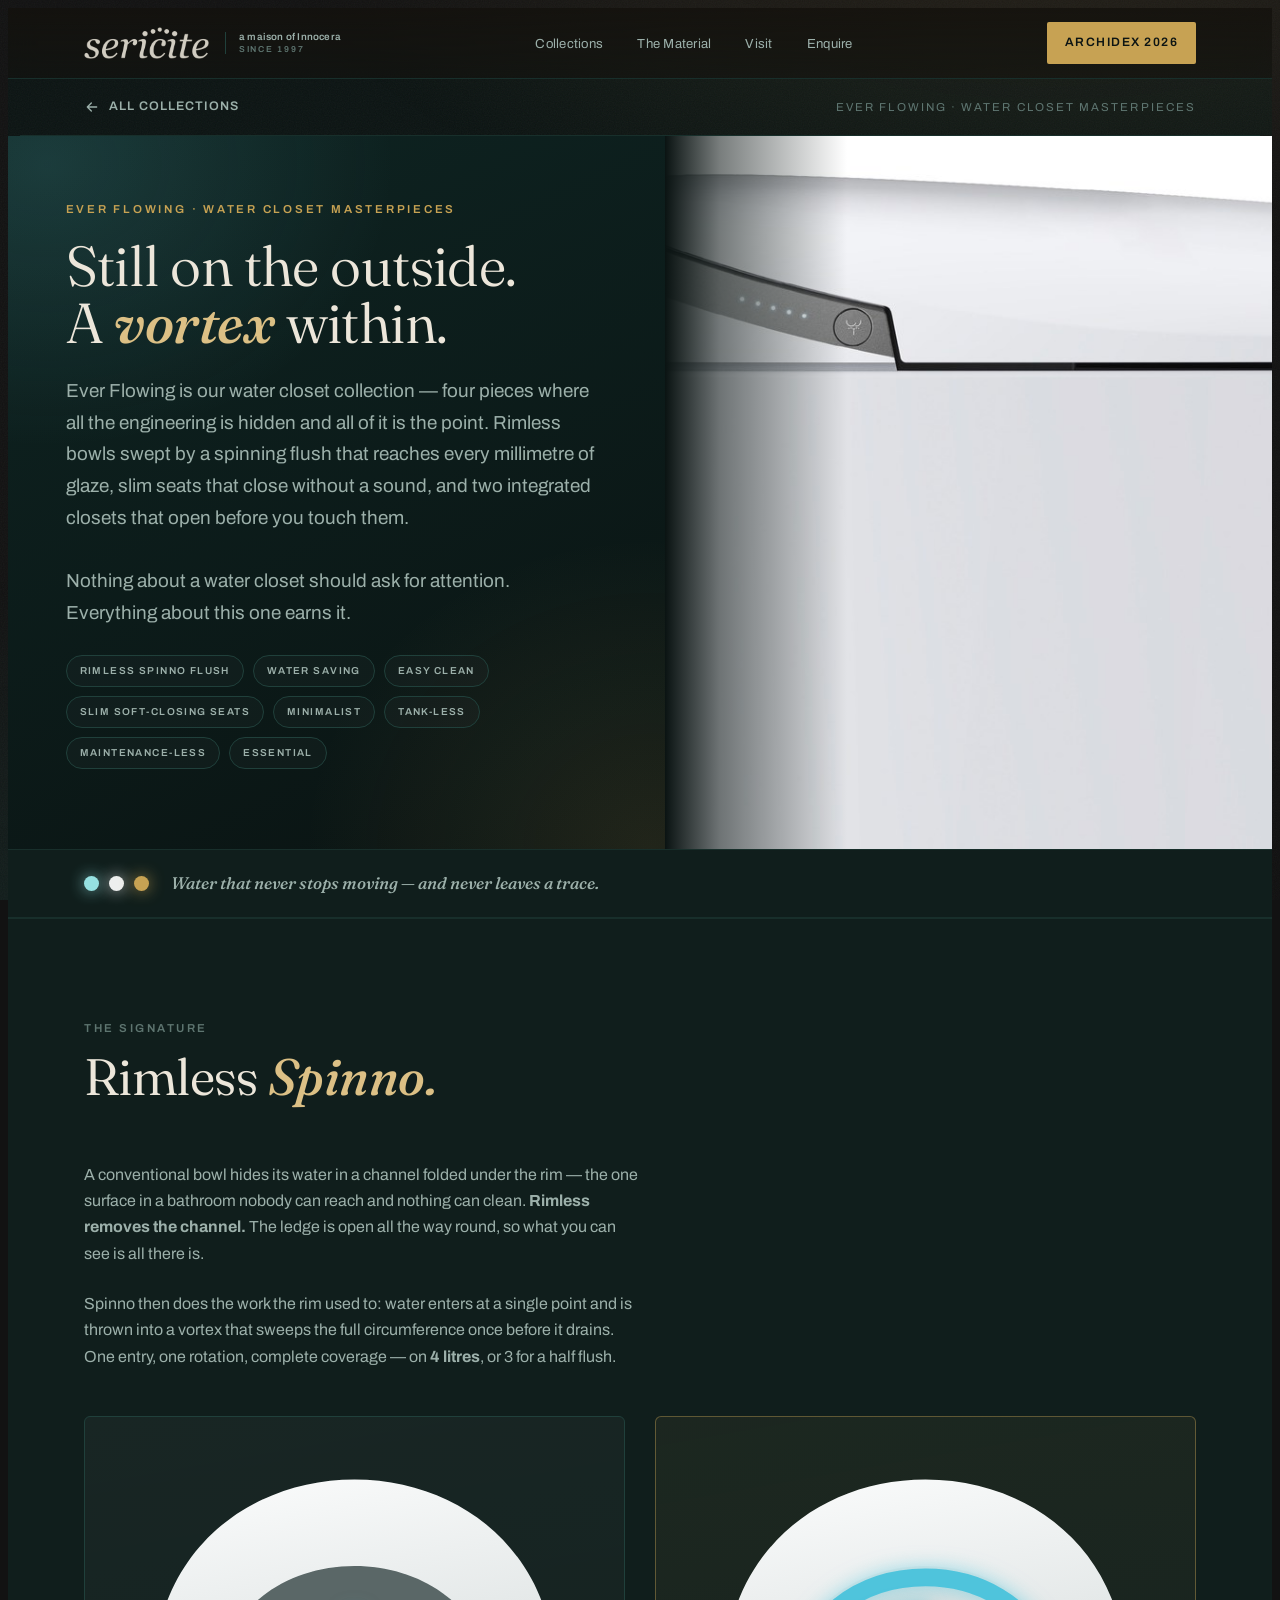
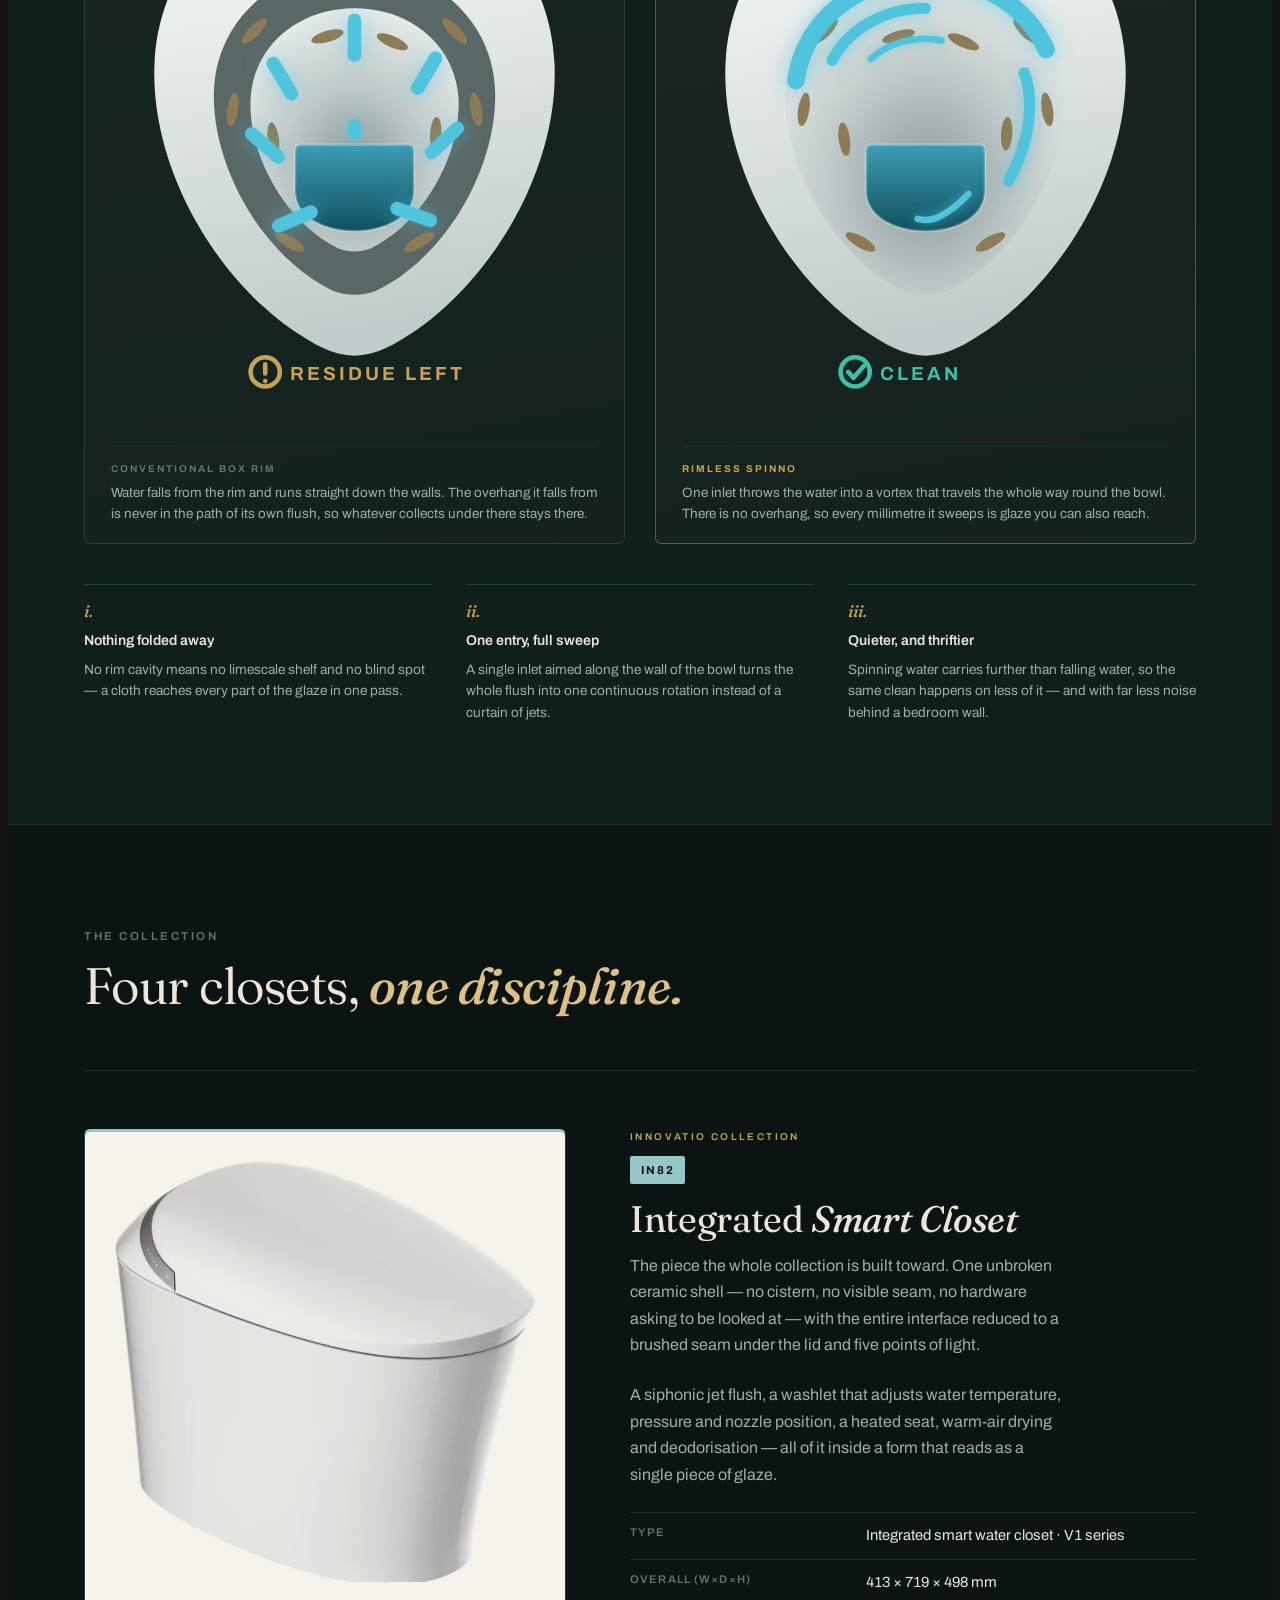
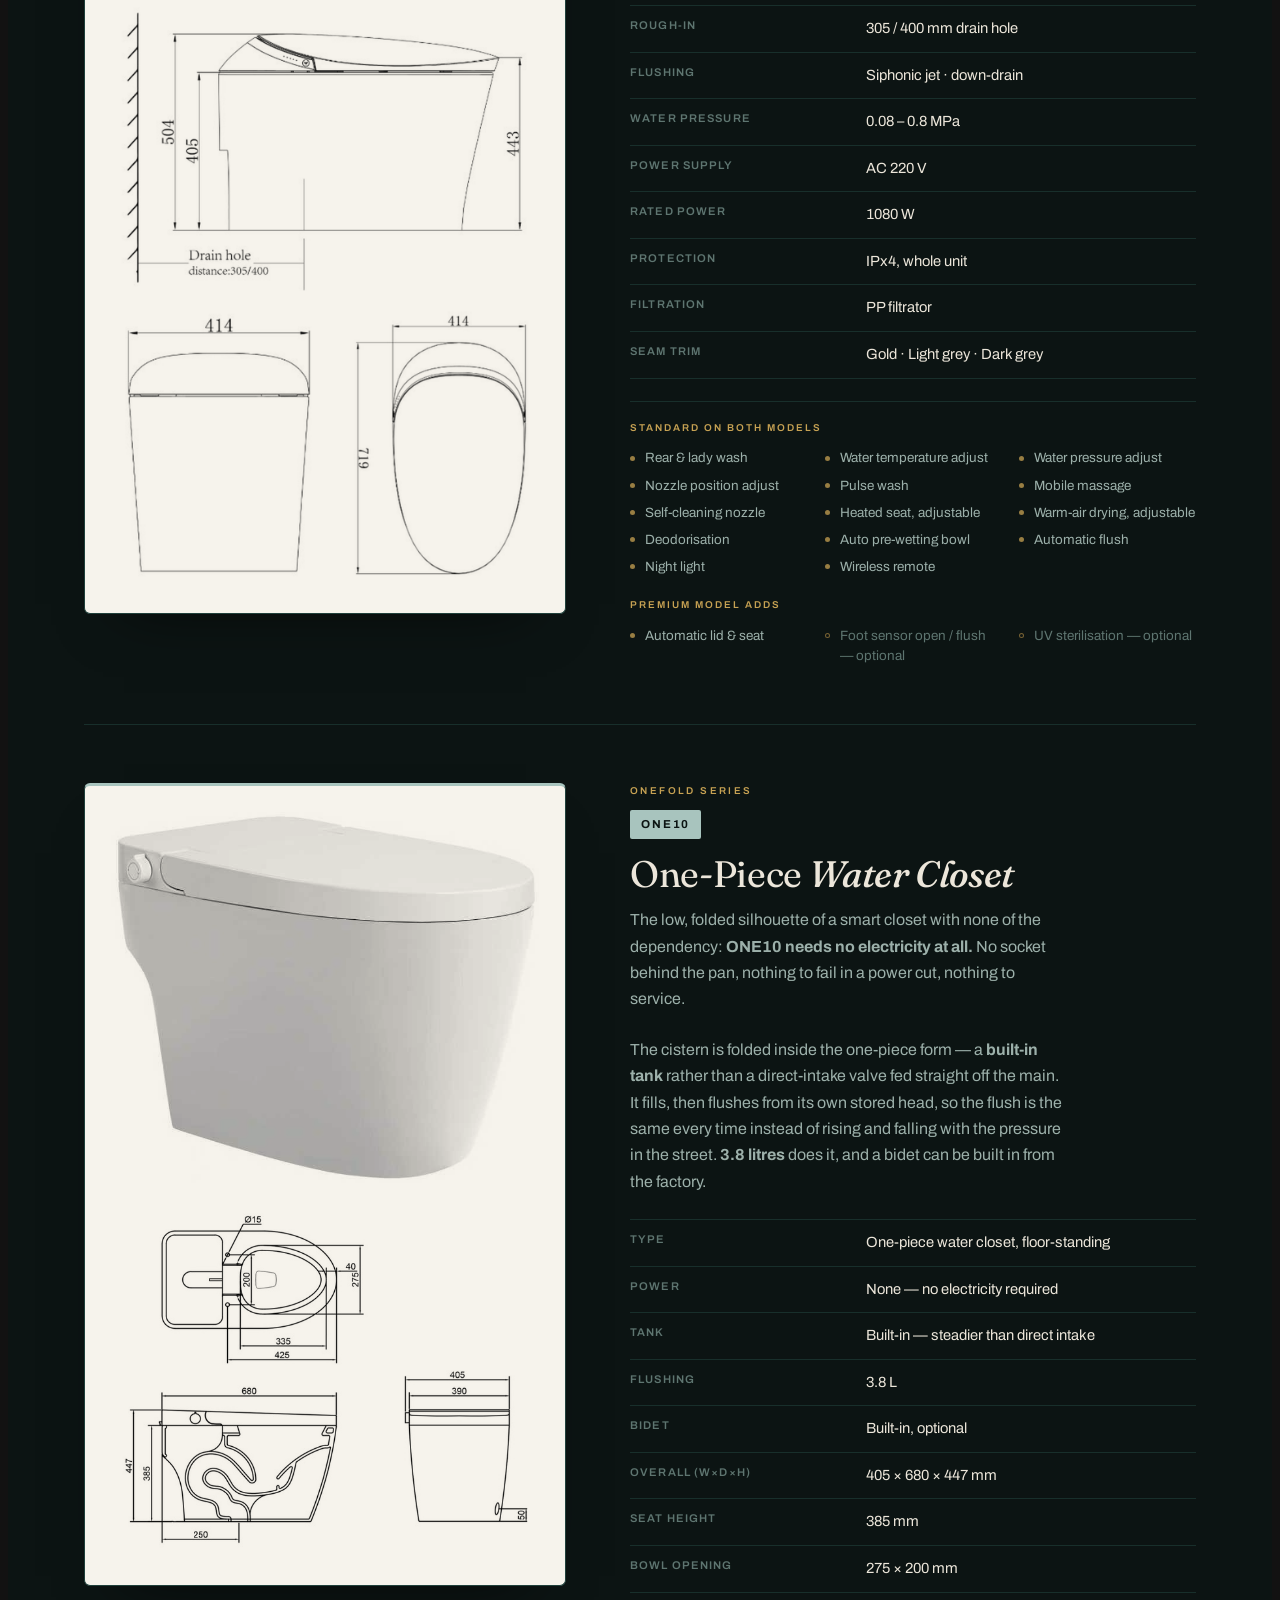
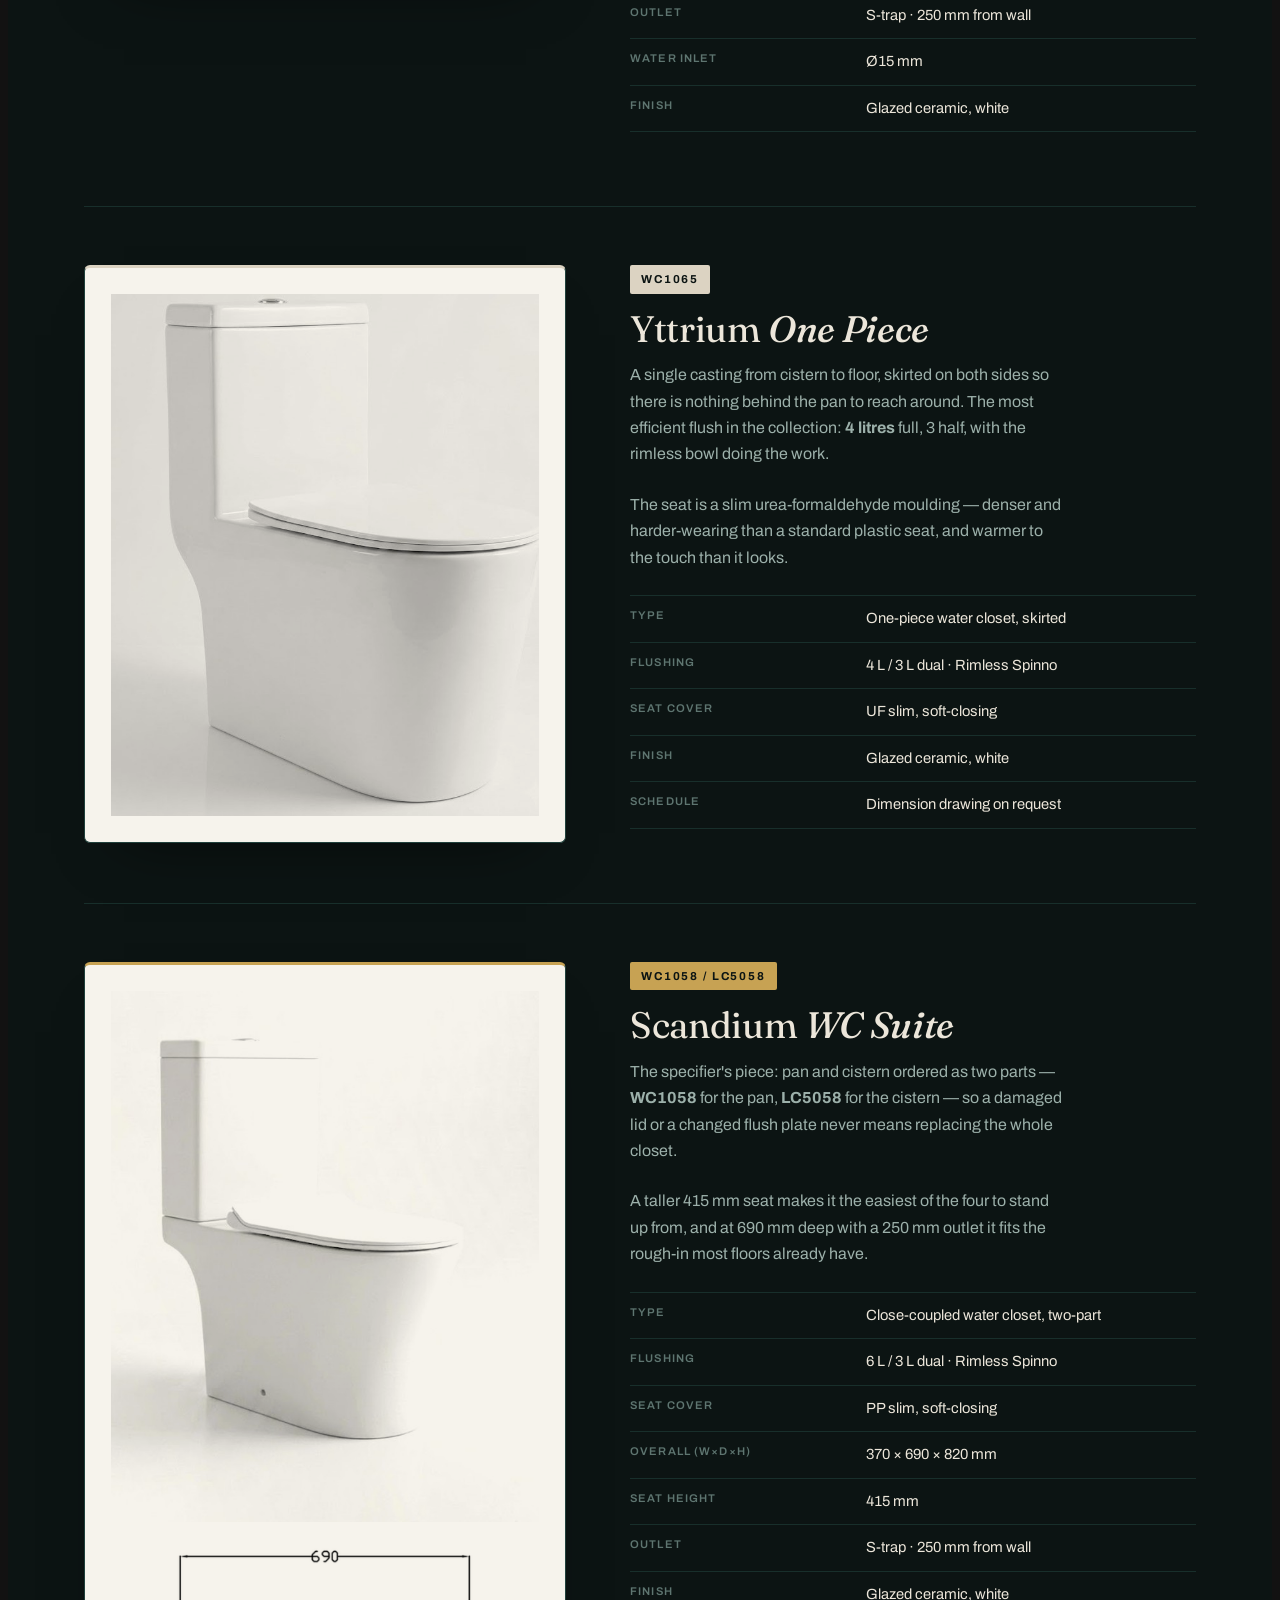
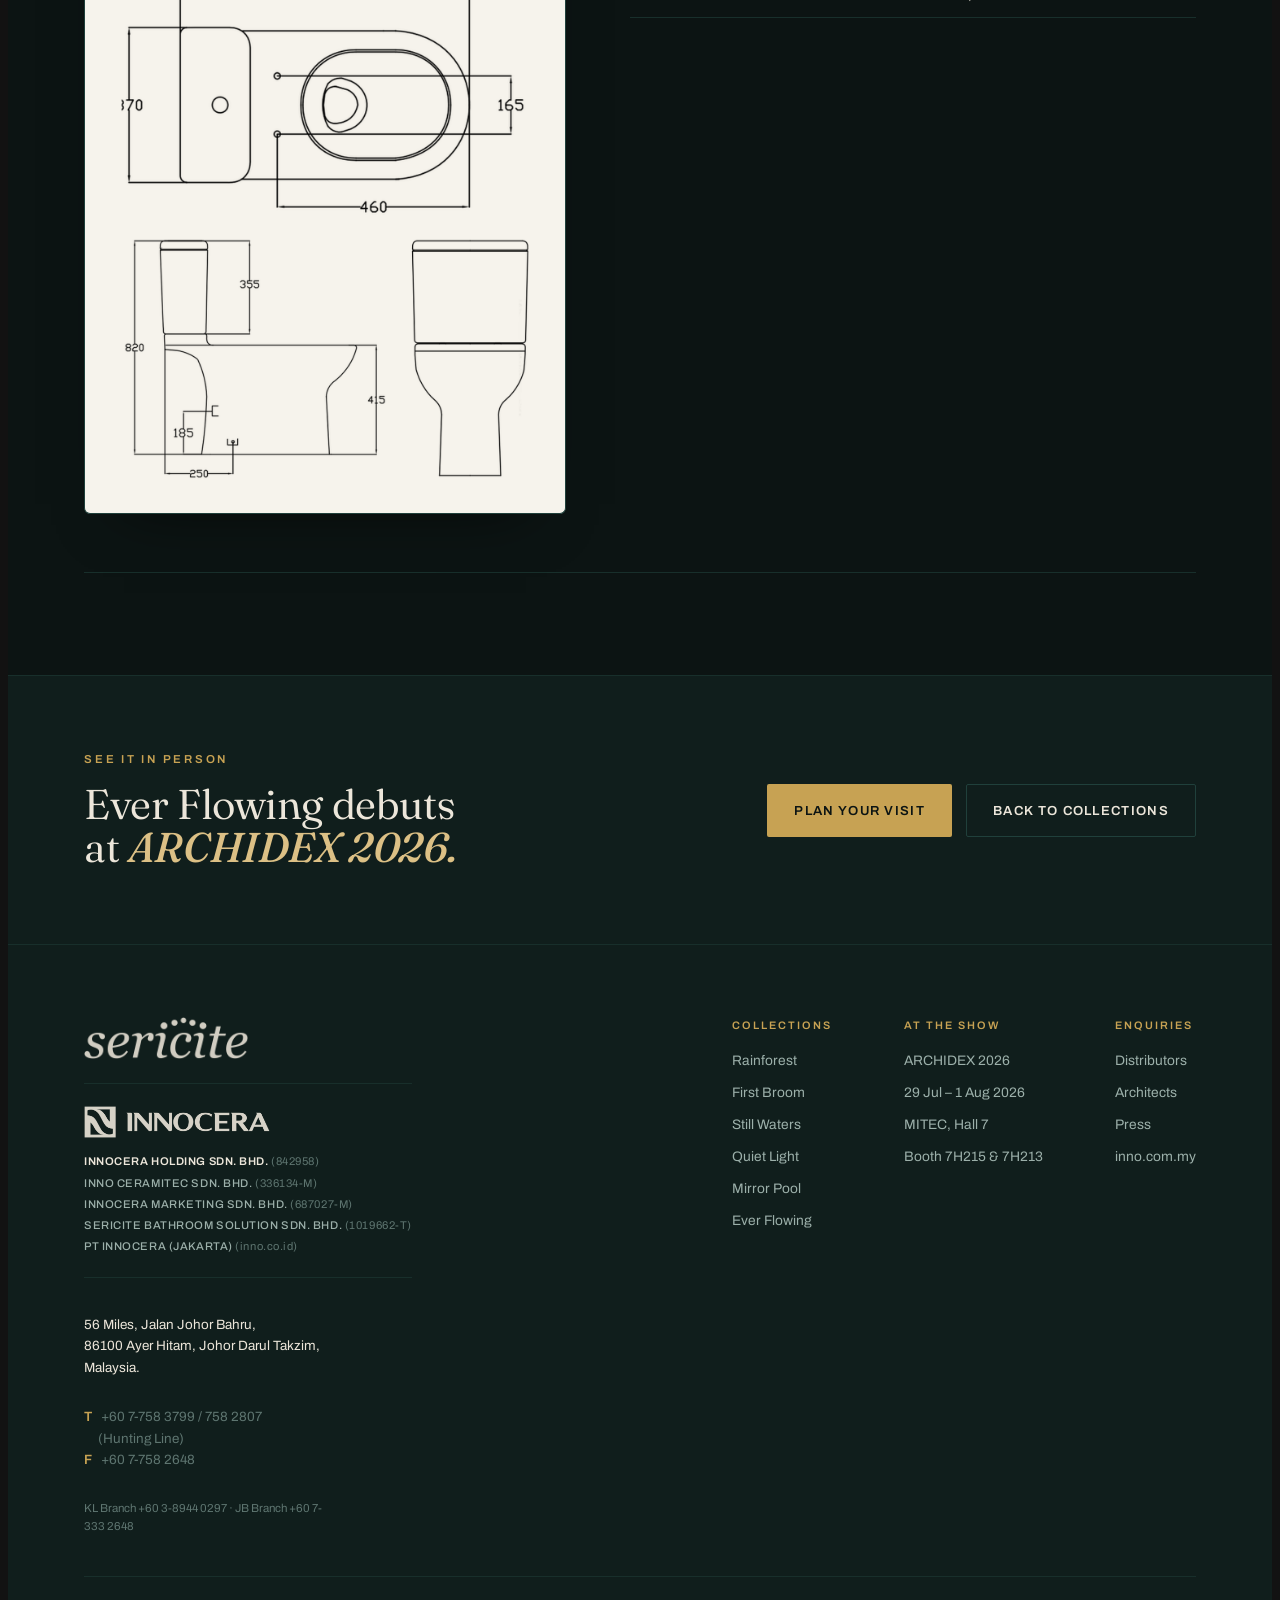
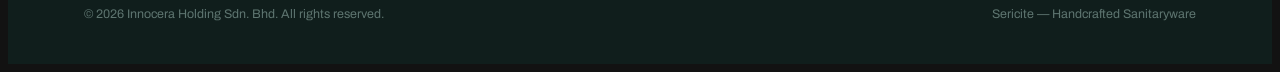
==== commit 40d920fb: "Auto: site update 2026-07-27 10:56:20 Co-Authored-By: Claude Opus 4.8 <noreply@anthropic.com>" ====
--- a/collections/ever-flowing.html
+++ b/collections/ever-flowing.html
@@ -83,144 +83,121 @@
 
       <div class="ef-plates2">
         <figure class="ef-fig ef-bowlfig">
-          <svg viewBox="0 0 170 180" role="img" aria-label="Top view of a conventional closet with the same ten soil marks. The flush falls straight down the walls, so the six marks under the rim overhang are untouched and remain afterwards.">
+          <svg viewBox="0 0 180 206" role="img" aria-label="Looking down into a conventional bowl with the same ten soil streaks. The flush falls straight down the walls, so the six streaks under the rim overhang remain after it.">
             <defs>
-              <linearGradient id="efCerA" x1="0" y1="0" x2="0" y2="1">
-                <stop offset="0" stop-color="#F8F9F9"/><stop offset="1" stop-color="#C6CFCF"/>
+              <linearGradient id="efCerA" x1="0" y1="0" x2="0.15" y2="1">
+                <stop offset="0" stop-color="#FBFCFC"/><stop offset="1" stop-color="#C2CBCB"/>
               </linearGradient>
-              <radialGradient id="efWellA" cx="50%" cy="62%" r="76%">
-                <stop offset="0" stop-color="#8F9C9C"/><stop offset="0.45" stop-color="#C6CFCF"/>
-                <stop offset="1" stop-color="#F0F3F3"/>
+              <radialGradient id="efWellA" cx="50%" cy="66%" r="74%">
+                <stop offset="0" stop-color="#8B9898"/><stop offset="0.5" stop-color="#C4CDCD"/>
+                <stop offset="1" stop-color="#EDF1F1"/>
               </radialGradient>
-              <radialGradient id="efSumpA" cx="50%" cy="34%" r="78%">
-                <stop offset="0" stop-color="#2F7E90"/><stop offset="1" stop-color="#123B45"/>
-              </radialGradient>
+              <linearGradient id="efSealA" x1="0" y1="0" x2="0" y2="1">
+                <stop offset="0" stop-color="#3E9DB4"/><stop offset="1" stop-color="#10505F"/>
+              </linearGradient>
               <pattern id="efHatchA" width="5" height="5" patternTransform="rotate(45)"
                        patternUnits="userSpaceOnUse">
                 <line class="ef-hatchband" x1="0" y1="0" x2="0" y2="5"/>
               </pattern>
-              <path id="efPanA" d="M63 42 C51 47 45 59 45 76 C45 99 51 125 63 141 C71 152 80 157 85 157 C90 157 99 152 107 141 C119 125 125 99 125 76 C125 59 119 47 107 42 Z"/>
+              <path id="efOpenA" d="M90 44 C61 44 38 64 38 92 C38 120 57 152 82 164 C87 166 93 166 98 164 C123 152 142 120 142 92 C142 64 119 44 90 44 Z"/>
             </defs>
-            <!-- cistern, so the plan reads as a closet -->
-            <rect x="50" y="6" width="70" height="31" rx="8" fill="url(#efCerA)"/>
-            <rect x="74" y="14" width="22" height="7" rx="3.5" fill="#A9B4B4"/>
-            <use href="#efPanA" fill="url(#efCerA)"/>
-            <use href="#efPanA" transform="translate(85 99) scale(.87) translate(-85 -99)" fill="#5D6A6A"/>
-            <use href="#efPanA" transform="translate(85 99) scale(.87) translate(-85 -99)" fill="url(#efHatchA)" opacity=".55"/>
-            <use href="#efPanA" transform="translate(85 99) scale(.76) translate(-85 -99)" fill="url(#efWellA)"/>
-            <!-- trap -->
-            <ellipse cx="85" cy="112" rx="17" ry="13" fill="url(#efSumpA)"/>
-            <ellipse cx="85" cy="112" rx="17" ry="13" fill="none"
-                     stroke="rgba(255,255,255,.28)" stroke-width="1"/>
+            <path d="M90 12 C50 12 16 40 16 84 C16 124 44 168 78 185 C86 189 94 189 102 185 C136 168 164 124 164 84 C164 40 130 12 90 12 Z" fill="url(#efCerA)"/>
+            <use href="#efOpenA" fill="#5A6767"/>
+            <use href="#efOpenA" fill="url(#efHatchA)" opacity=".5"/>
+            <use href="#efOpenA" transform="translate(90 104) scale(.74) translate(-90 -104)" fill="url(#efWellA)"/>
+            <!-- water seal: a U, not an ellipse -->
+            <path d="M70 110 L110 110 Q112 110 112 112.5 L112 127 C112 147 68 147 68 127 L68 112.5 Q68 110 70 110 Z" fill="url(#efSealA)"/>
+            <path d="M70 110 L110 110 Q112 110 112 112.5 L112 127 C112 147 68 147 68 127 L68 112.5 Q68 110 70 110 Z" fill="none" stroke="rgba(255,255,255,.26)" stroke-width="1"/>
             <g class="ef-soil ef-soil-trapped">
-              <ellipse cx="53" cy="70" rx="5" ry="2.5" transform="rotate(-24 53 70)"/>
-              <ellipse cx="117" cy="70" rx="5" ry="2.5" transform="rotate(20 117 70)"/>
-              <ellipse cx="52" cy="90" rx="5" ry="2.5" transform="rotate(-14 52 90)"/>
-              <ellipse cx="118" cy="90" rx="5" ry="2.5" transform="rotate(26 118 90)"/>
-              <ellipse cx="64" cy="125" rx="5" ry="2.5" transform="rotate(16 64 125)"/>
-              <ellipse cx="106" cy="125" rx="5" ry="2.5" transform="rotate(-20 106 125)"/>
+              <ellipse cx="53" cy="68" rx="6.2" ry="2.1" transform="rotate(-45.8 53 68)"/>
+              <ellipse cx="127" cy="68" rx="6.2" ry="2.1" transform="rotate(45.8 127 68)"/>
+              <ellipse cx="45" cy="97" rx="6.2" ry="2.1" transform="rotate(-81.2 45 97)"/>
+              <ellipse cx="135" cy="97" rx="6.2" ry="2.1" transform="rotate(81.2 135 97)"/>
+              <ellipse cx="66" cy="146" rx="6.2" ry="2.1" transform="rotate(209.7 66 146)"/>
+              <ellipse cx="114" cy="146" rx="6.2" ry="2.1" transform="rotate(150.3 114 146)"/>
             </g>
             <g class="ef-soil ef-soil-open">
-              <ellipse cx="85" cy="68" rx="5" ry="2.5" transform="rotate(-24 85 68)"/>
-              <ellipse cx="70" cy="95" rx="5" ry="2.5" transform="rotate(20 70 95)"/>
-              <ellipse cx="100" cy="93" rx="5" ry="2.5" transform="rotate(-14 100 93)"/>
-              <ellipse cx="85" cy="130" rx="5" ry="2.5" transform="rotate(26 85 130)"/>
-            </g>
-            <g class="ef-fallgroup">
-              <path class="ef-fall"    d="M85 54V88"/>
-              <path class="ef-fall f2" d="M62 68L76 94"/>
-              <path class="ef-fall f3" d="M108 66L94 92"/>
-              <path class="ef-fall f2" d="M53 98L70 106"/>
-              <path class="ef-fall"    d="M117 96L100 105"/>
-              <path class="ef-fall f3" d="M64 130L78 119"/>
-              <path class="ef-fall f2" d="M106 128L92 119"/>
-              <path class="ef-fall"    d="M85 143V124"/>
+              <ellipse cx="80" cy="70" rx="6.2" ry="2.1" transform="rotate(-16.4 80 70)"/>
+              <ellipse cx="104" cy="72" rx="6.2" ry="2.1" transform="rotate(23.6 104 72)"/>
+              <ellipse cx="60" cy="108" rx="6.2" ry="2.1" transform="rotate(262.4 60 108)"/>
+              <ellipse cx="120" cy="106" rx="6.2" ry="2.1" transform="rotate(93.8 120 106)"/>
             </g>
             <g>
-              <path class="ef-arrowhead" d="M85 92l-3.4-6h6.8z"/>
-              <path class="ef-arrowhead" d="M78 98l-6.6-1.6 3.4-5.9z"/>
-              <path class="ef-arrowhead" d="M92 96l6.6-1.4-3.6-5.8z"/>
-              <path class="ef-arrowhead" d="M85 120l3.4 6h-6.8z"/>
-            </g>
-            <g class="ef-verdict ef-verdict-bad" transform="translate(85 170)">
+              <path class="ef-fall"    d="M90 64V106"/>
+              <path class="ef-fall f2" d="M60 80L78 110"/>
+              <path class="ef-fall f3" d="M120 78L102 108"/>
+              <path class="ef-fall f2" d="M52 106L68 120"/>
+              <path class="ef-fall"    d="M128 104L112 119"/>
+              <path class="ef-fall f3" d="M62 140L76 134"/>
+              <path class="ef-fall f2" d="M118 138L104 133"/>
+            </g>
+            <g class="ef-verdict ef-verdict-bad" transform="translate(90 197)">
               <circle cx="-33" cy="-3" r="5.4"/><path d="M-33-5.8v3.4M-33 .4h.01"/>
               <text x="-24" y="0">Residue left</text>
             </g>
           </svg>
           <div class="ef-stage-label" aria-hidden="true">
-            <span class="t1">Before &mdash; ten marks, both bowls</span>
+            <span class="t1">Before &mdash; ten streaks, both bowls</span>
             <span class="t2">Flushing</span>
-            <span class="t3">After &mdash; the rim shadow keeps its grime</span>
+            <span class="t3">After &mdash; the rim keeps its grime</span>
           </div>
           <figcaption>
             <b>Conventional box rim</b>
-            <span>Water simply falls from the rim and runs down the walls. The overhang it falls from is never in the path of its own flush, so whatever collects under there stays under there.</span>
+            <span>Water falls from the rim and runs straight down the walls. The overhang it falls from is never in the path of its own flush, so whatever collects under there stays there.</span>
           </figcaption>
         </figure>
 
         <figure class="ef-fig ef-bowlfig is-key">
-          <svg viewBox="0 0 170 180" role="img" aria-label="Top view of the Sericite rimless closet. The same ten soil marks as the conventional bowl; the flush spirals round the full perimeter and every mark is gone afterwards.">
+          <svg viewBox="0 0 180 206" role="img" aria-label="Looking down into the Sericite rimless bowl. The same ten soil streaks as the conventional bowl; the flush spirals round the full rim and all ten are gone after.">
             <defs>
-              <linearGradient id="efCerB" x1="0" y1="0" x2="0" y2="1">
-                <stop offset="0" stop-color="#F8F9F9"/><stop offset="1" stop-color="#C6CFCF"/>
+              <linearGradient id="efCerB" x1="0" y1="0" x2="0.15" y2="1">
+                <stop offset="0" stop-color="#FBFCFC"/><stop offset="1" stop-color="#C2CBCB"/>
               </linearGradient>
-              <radialGradient id="efWellB" cx="50%" cy="62%" r="76%">
-                <stop offset="0" stop-color="#8F9C9C"/><stop offset="0.45" stop-color="#C6CFCF"/>
-                <stop offset="1" stop-color="#F0F3F3"/>
+              <radialGradient id="efWellB" cx="50%" cy="66%" r="74%">
+                <stop offset="0" stop-color="#8B9898"/><stop offset="0.5" stop-color="#C4CDCD"/>
+                <stop offset="1" stop-color="#EDF1F1"/>
               </radialGradient>
-              <radialGradient id="efSumpB" cx="50%" cy="34%" r="78%">
-                <stop offset="0" stop-color="#2F7E90"/><stop offset="1" stop-color="#123B45"/>
-              </radialGradient>
+              <linearGradient id="efSealB" x1="0" y1="0" x2="0" y2="1">
+                <stop offset="0" stop-color="#3E9DB4"/><stop offset="1" stop-color="#10505F"/>
+              </linearGradient>
               <pattern id="efHatchB" width="5" height="5" patternTransform="rotate(45)"
                        patternUnits="userSpaceOnUse">
                 <line class="ef-hatchband" x1="0" y1="0" x2="0" y2="5"/>
               </pattern>
-              <path id="efPanB" d="M63 42 C51 47 45 59 45 76 C45 99 51 125 63 141 C71 152 80 157 85 157 C90 157 99 152 107 141 C119 125 125 99 125 76 C125 59 119 47 107 42 Z"/>
+              <path id="efOpenB" d="M90 44 C61 44 38 64 38 92 C38 120 57 152 82 164 C87 166 93 166 98 164 C123 152 142 120 142 92 C142 64 119 44 90 44 Z"/>
             </defs>
-            <!-- cistern, so the plan reads as a closet -->
-            <rect x="50" y="6" width="70" height="31" rx="8" fill="url(#efCerB)"/>
-            <rect x="74" y="14" width="22" height="7" rx="3.5" fill="#A9B4B4"/>
-            <use href="#efPanB" fill="url(#efCerB)"/>
-            <use href="#efPanB" transform="translate(85 99) scale(.90) translate(-85 -99)" fill="url(#efWellB)"/>
-            <!-- trap -->
-            <ellipse cx="85" cy="112" rx="17" ry="13" fill="url(#efSumpB)"/>
-            <ellipse cx="85" cy="112" rx="17" ry="13" fill="none"
-                     stroke="rgba(255,255,255,.28)" stroke-width="1"/>
+            <path d="M90 12 C50 12 16 40 16 84 C16 124 44 168 78 185 C86 189 94 189 102 185 C136 168 164 124 164 84 C164 40 130 12 90 12 Z" fill="url(#efCerB)"/>
+            <use href="#efOpenB" fill="url(#efWellB)"/>
+            <!-- water seal: a U, not an ellipse -->
+            <path d="M70 110 L110 110 Q112 110 112 112.5 L112 127 C112 147 68 147 68 127 L68 112.5 Q68 110 70 110 Z" fill="url(#efSealB)"/>
+            <path d="M70 110 L110 110 Q112 110 112 112.5 L112 127 C112 147 68 147 68 127 L68 112.5 Q68 110 70 110 Z" fill="none" stroke="rgba(255,255,255,.26)" stroke-width="1"/>
             <g class="ef-soil ef-soil-open">
-              <ellipse cx="53" cy="70" rx="5" ry="2.5" transform="rotate(-24 53 70)"/>
-              <ellipse cx="117" cy="70" rx="5" ry="2.5" transform="rotate(20 117 70)"/>
-              <ellipse cx="52" cy="90" rx="5" ry="2.5" transform="rotate(-14 52 90)"/>
-              <ellipse cx="118" cy="90" rx="5" ry="2.5" transform="rotate(26 118 90)"/>
-              <ellipse cx="64" cy="125" rx="5" ry="2.5" transform="rotate(16 64 125)"/>
-              <ellipse cx="106" cy="125" rx="5" ry="2.5" transform="rotate(-20 106 125)"/>
-              <ellipse cx="85" cy="68" rx="5" ry="2.5" transform="rotate(0 85 68)"/>
-              <ellipse cx="70" cy="95" rx="5" ry="2.5" transform="rotate(-12 70 95)"/>
-              <ellipse cx="100" cy="93" rx="5" ry="2.5" transform="rotate(14 100 93)"/>
-              <ellipse cx="85" cy="130" rx="5" ry="2.5" transform="rotate(8 85 130)"/>
+              <ellipse cx="53" cy="68" rx="6.2" ry="2.1" transform="rotate(-45.8 53 68)"/>
+              <ellipse cx="127" cy="68" rx="6.2" ry="2.1" transform="rotate(45.8 127 68)"/>
+              <ellipse cx="45" cy="97" rx="6.2" ry="2.1" transform="rotate(-81.2 45 97)"/>
+              <ellipse cx="135" cy="97" rx="6.2" ry="2.1" transform="rotate(81.2 135 97)"/>
+              <ellipse cx="66" cy="146" rx="6.2" ry="2.1" transform="rotate(209.7 66 146)"/>
+              <ellipse cx="114" cy="146" rx="6.2" ry="2.1" transform="rotate(150.3 114 146)"/>
+              <ellipse cx="80" cy="70" rx="6.2" ry="2.1" transform="rotate(-16.4 80 70)"/>
+              <ellipse cx="104" cy="72" rx="6.2" ry="2.1" transform="rotate(23.6 104 72)"/>
+              <ellipse cx="60" cy="108" rx="6.2" ry="2.1" transform="rotate(262.4 60 108)"/>
+              <ellipse cx="120" cy="106" rx="6.2" ry="2.1" transform="rotate(93.8 120 106)"/>
             </g>
             <g>
-              <use href="#efPanB" class="ef-sweep"    transform="translate(85 99) scale(.82) translate(-85 -99)"
-                   stroke-width="6" stroke-dasharray="66 210"/>
-              <use href="#efPanB" class="ef-sweep s2" transform="translate(85 99) scale(.66) translate(-85 -99)"
-                   stroke-width="5" stroke-dasharray="52 170"/>
-              <use href="#efPanB" class="ef-sweep s3" transform="translate(85 99) scale(.48) translate(-85 -99)"
-                   stroke-width="4" stroke-dasharray="38 128"/>
-            </g>
-            <g>
-              <path class="ef-arrow" d="M120 66C127 80 126 96 119 110"/>
-              <path class="ef-arrowhead" d="M119 110l6-2.4-.6 7.2z"/>
-              <path class="ef-arrow" d="M104 138C94 145 78 145 67 137"/>
-              <path class="ef-arrowhead" d="M67 137l1.6 6.2-6.6-2.8z"/>
-              <path class="ef-arrow" d="M50 110C43 96 43 79 50 66"/>
-              <path class="ef-arrowhead" d="M50 66l-6 2.2.4-7.2z"/>
-            </g>
-            <g class="ef-verdict ef-verdict-good" transform="translate(85 170)">
+              <use href="#efOpenB" class="ef-sweep"    transform="translate(90 104) scale(.93) translate(-90 -104)"
+                   stroke-width="7" stroke-dasharray="72 220"/>
+              <use href="#efOpenB" class="ef-sweep s2" transform="translate(90 104) scale(.74) translate(-90 -104)"
+                   stroke-width="5.6" stroke-dasharray="56 176"/>
+              <use href="#efOpenB" class="ef-sweep s3" transform="translate(90 104) scale(.55) translate(-90 -104)"
+                   stroke-width="4.4" stroke-dasharray="40 130"/>
+            </g>
+            <g class="ef-verdict ef-verdict-good" transform="translate(90 197)">
               <circle cx="-26" cy="-3" r="5.4"/><path d="M-28.6-3l2 2.2 3.8-4.4"/>
               <text x="-17" y="0">Clean</text>
             </g>
           </svg>
           <div class="ef-stage-label" aria-hidden="true">
-            <span class="t1">Before &mdash; ten marks, both bowls</span>
+            <span class="t1">Before &mdash; ten streaks, both bowls</span>
             <span class="t2">Flushing</span>
             <span class="t3">After &mdash; nothing left</span>
           </div>
--- a/assets/css/styles.css
+++ b/assets/css/styles.css
@@ -1095,14 +1095,6 @@
 .ef-fall.f3{animation-delay:0s,-.73s}
 @keyframes efFallGo{to{stroke-dashoffset:-39}}
 
-/* direction arrows, as on a flush diagram */
-.ef-arrow{fill:none;stroke:#15564E;stroke-width:2.6;stroke-linecap:round;stroke-linejoin:round;
-  animation:efArrow var(--cycle,9s) ease-in-out infinite}
-.ef-arrowhead{fill:#15564E;animation:efArrow var(--cycle,9s) ease-in-out infinite}
-@keyframes efArrow{
-  0%,18%{opacity:0} 26%,56%{opacity:.95} 66%,100%{opacity:0}
-}
-
 /* the verdict, once the water has gone */
 .ef-verdict{animation:efVerdict var(--cycle,9s) ease-in-out infinite}
 @keyframes efVerdict{
@@ -1134,7 +1126,7 @@
   /* hold the finished state: one bowl clean, the other not */
   .ef-soil-open{animation:none;opacity:0}
   .ef-soil-trapped{animation:none;opacity:.8}
-  .ef-sweep,.ef-fall,.ef-arrow,.ef-arrowhead{animation:none;opacity:0}
+  .ef-sweep,.ef-fall{animation:none;opacity:0}
   .ef-verdict{animation:none;opacity:1}
   .ef-stage-label .t1,.ef-stage-label .t2{animation:none;opacity:0}
   .ef-stage-label .t3{animation:none;opacity:1}
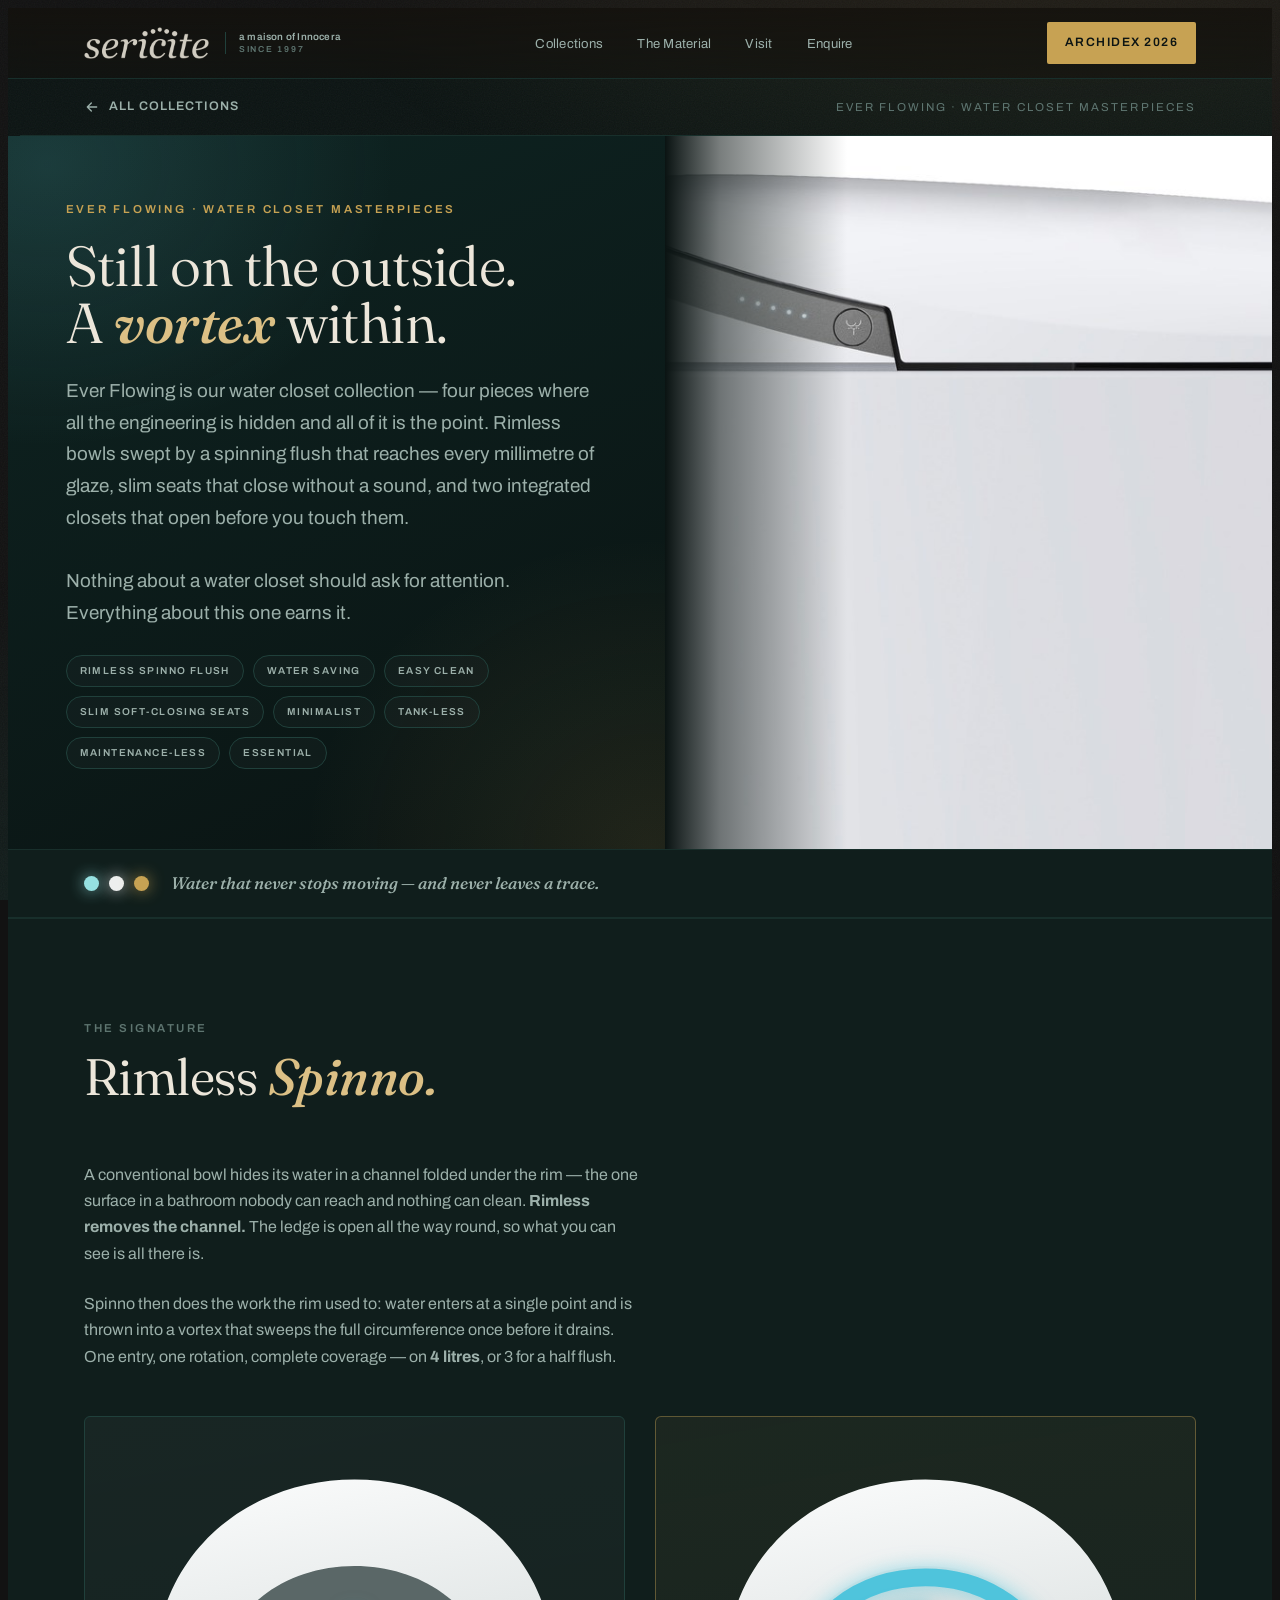
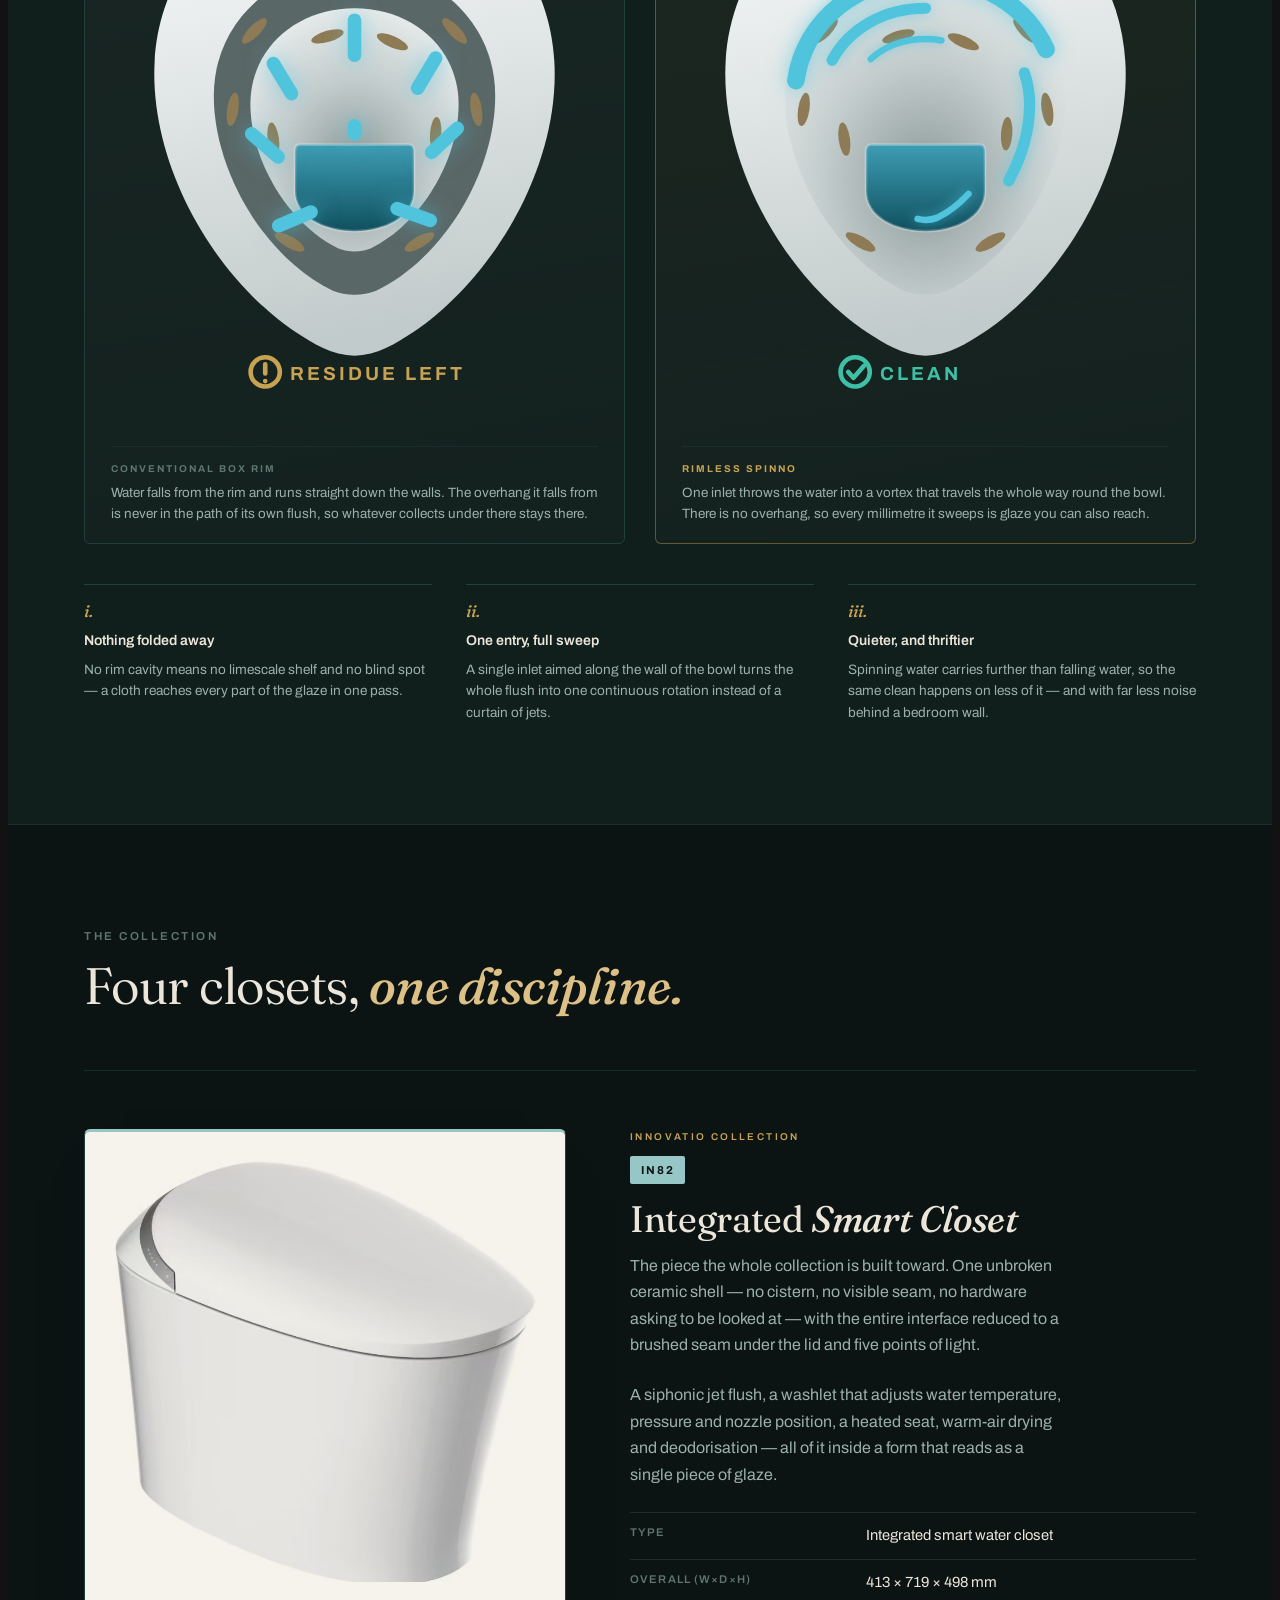
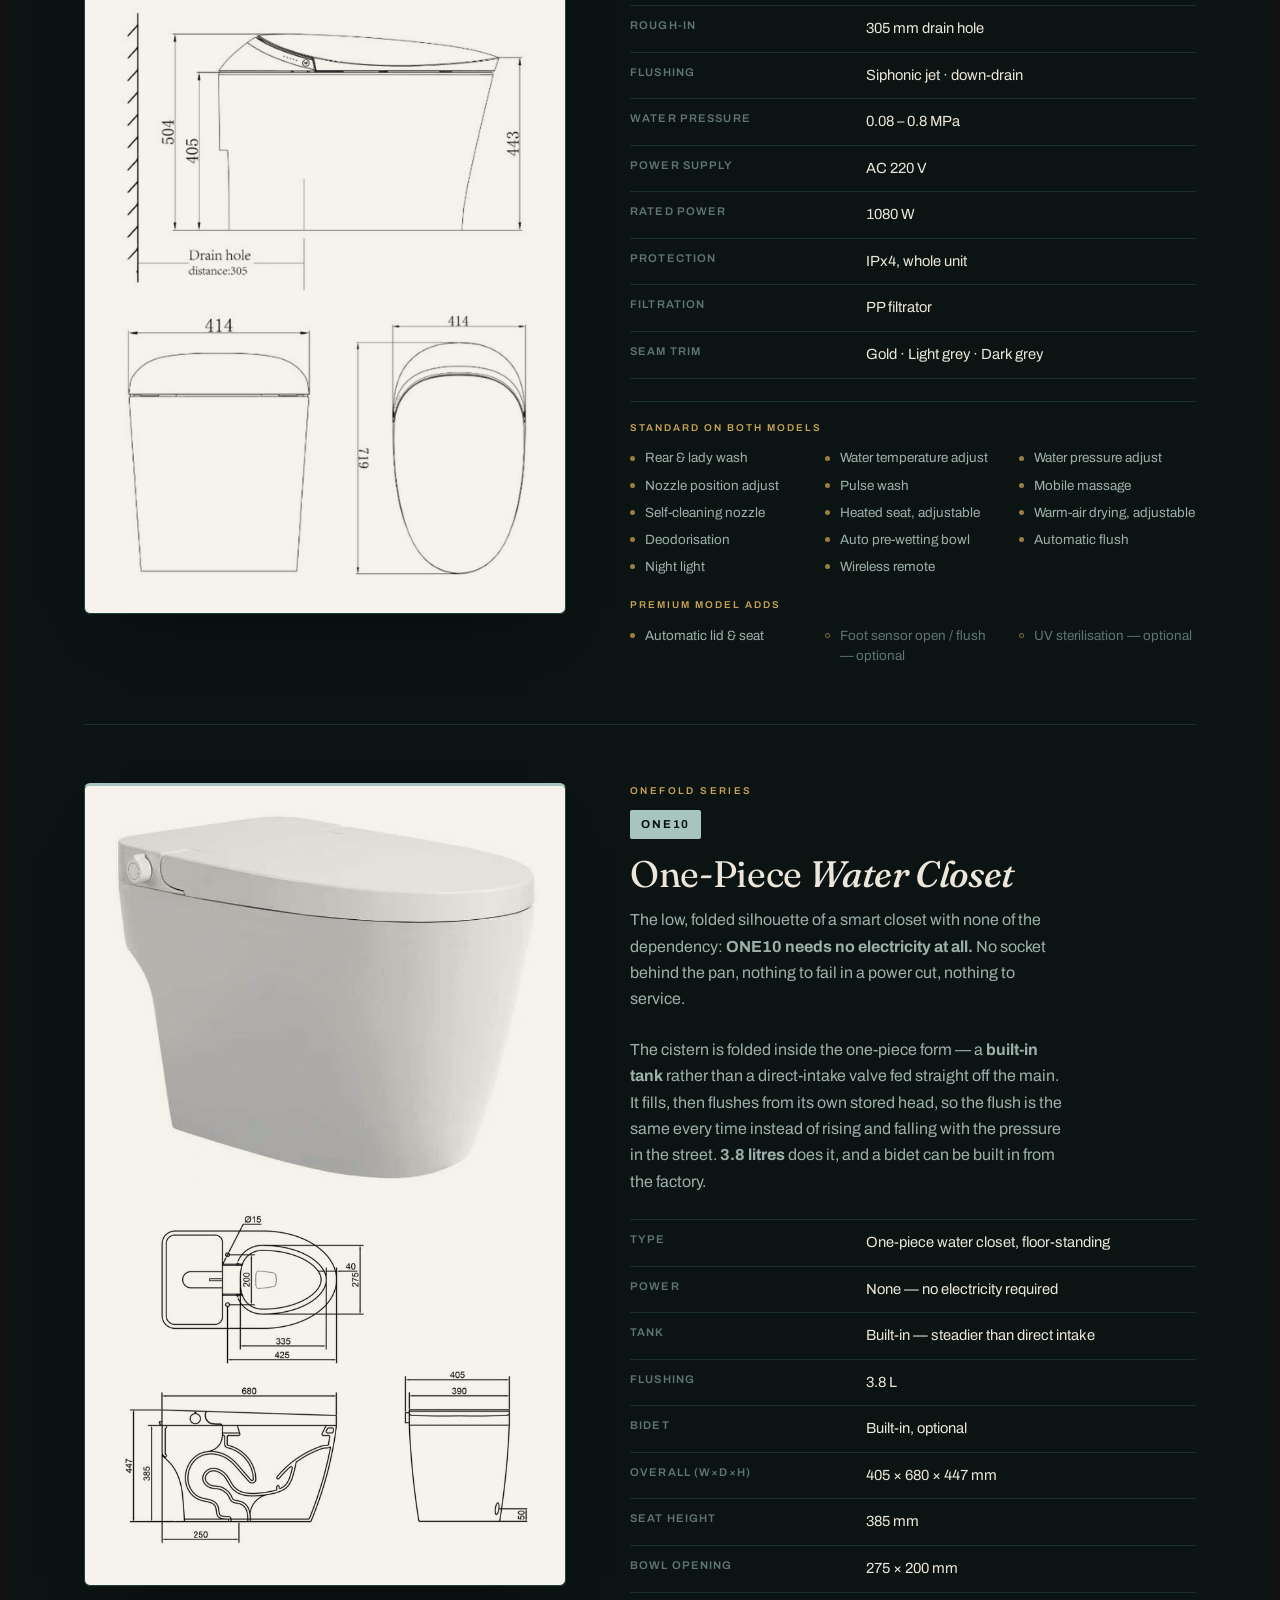
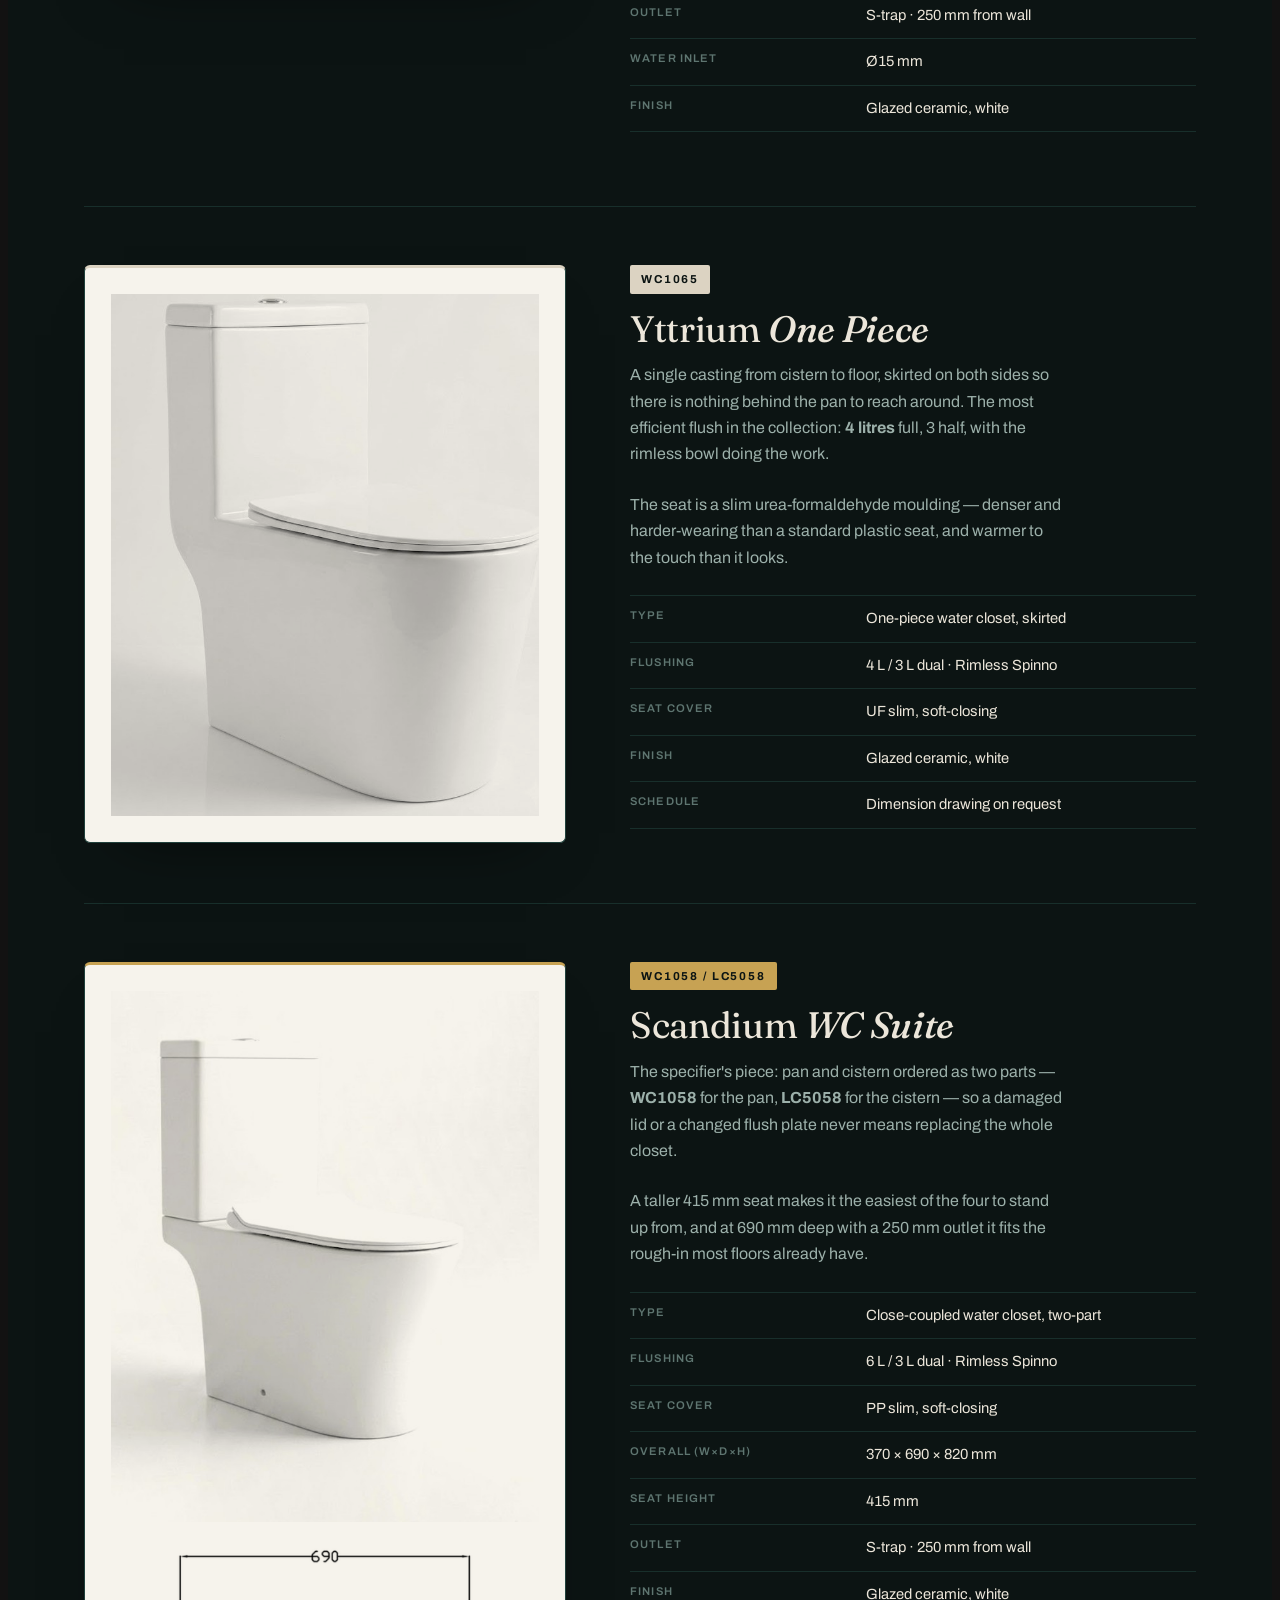
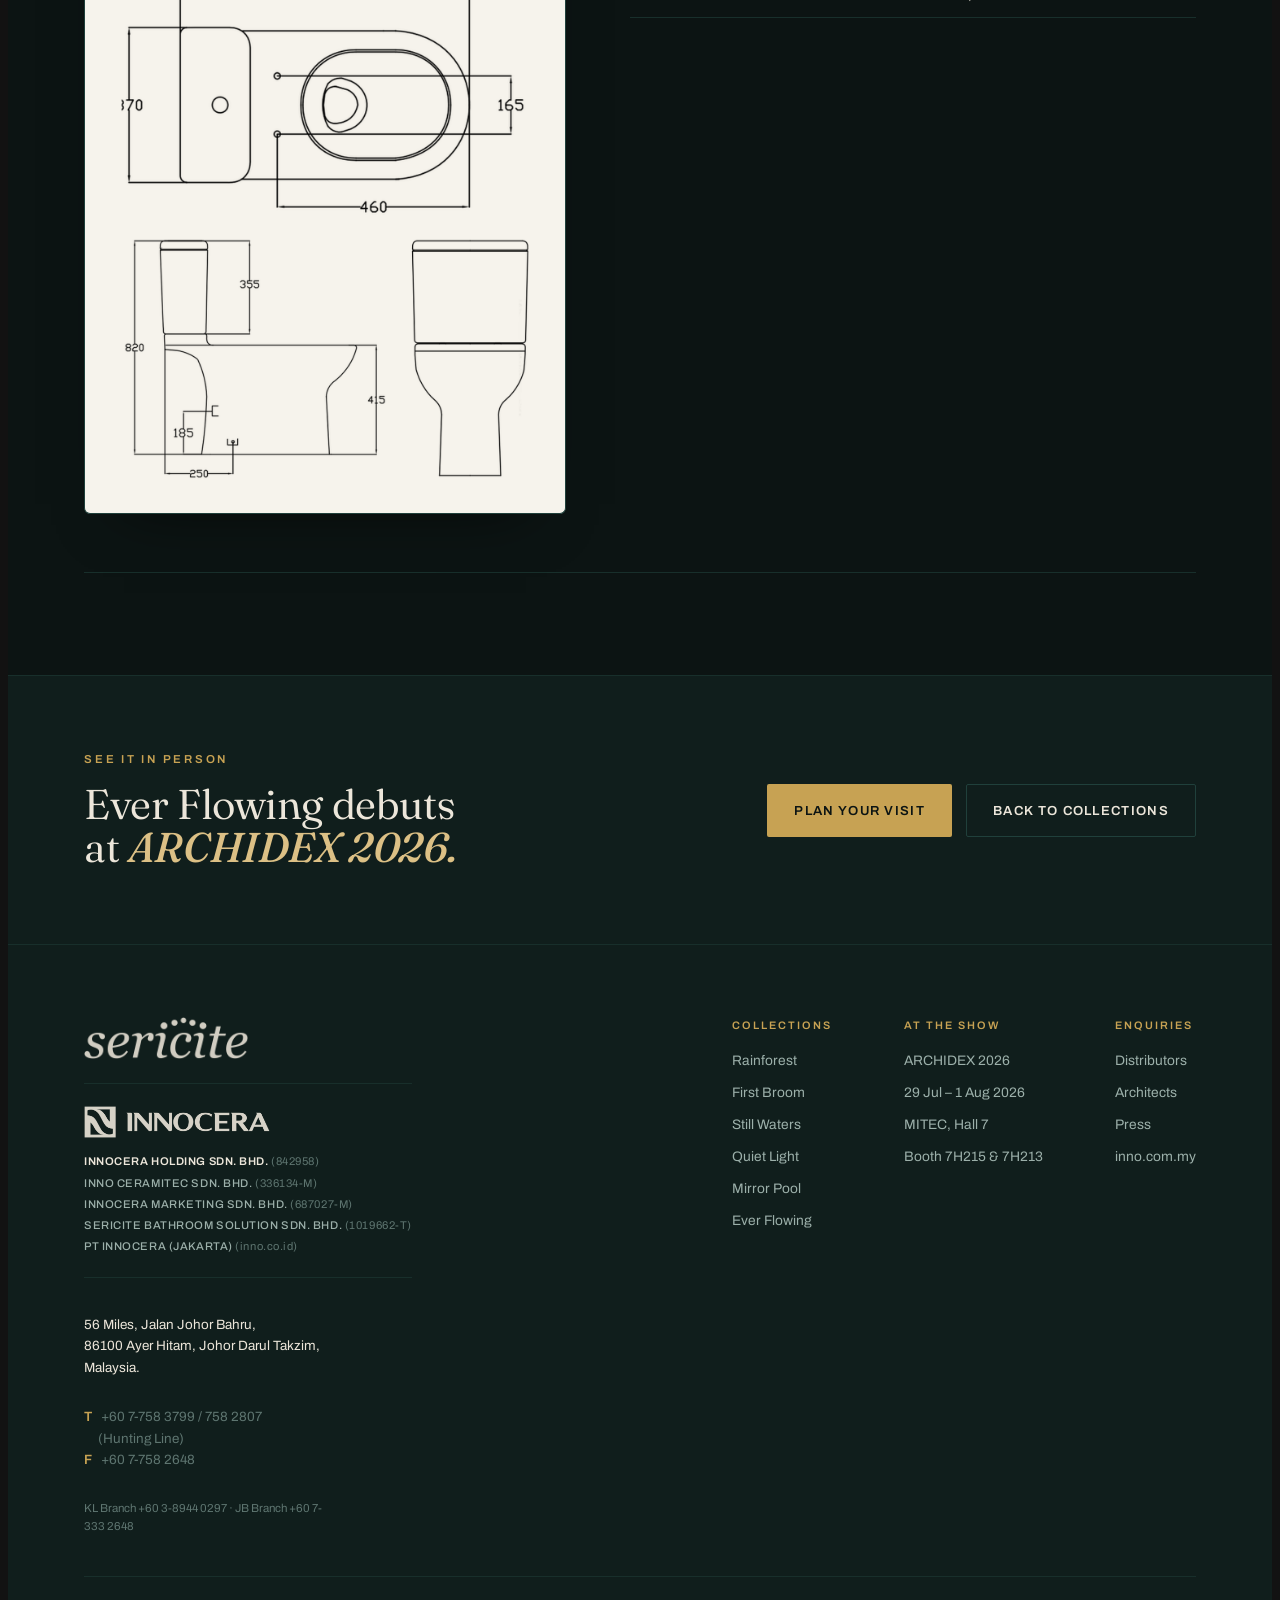
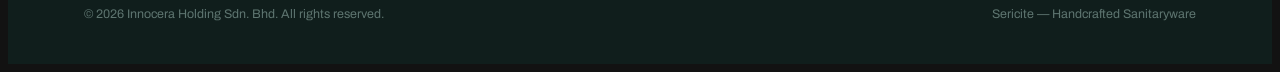
==== commit 9b41f381: "Auto: site update 2026-07-27 11:09:44 Co-Authored-By: Claude Opus 4.8 <noreply@anthropic.com>" ====
--- a/collections/ever-flowing.html
+++ b/collections/ever-flowing.html
@@ -252,9 +252,9 @@
         <p class="fb-desc">The piece the whole collection is built toward. One unbroken ceramic shell &mdash; no cistern, no visible seam, no hardware asking to be looked at &mdash; with the entire interface reduced to a brushed seam under the lid and five points of light.</p>
         <p class="fb-desc">A siphonic jet flush, a washlet that adjusts water temperature, pressure and nozzle position, a heated seat, warm-air drying and deodorisation &mdash; all of it inside a form that reads as a single piece of glaze.</p>
         <dl class="fb-spec-list">
-          <div><dt>Type</dt><dd>Integrated smart water closet &middot; V1 series</dd></div>
+          <div><dt>Type</dt><dd>Integrated smart water closet</dd></div>
           <div><dt>Overall (W&times;D&times;H)</dt><dd>413 &times; 719 &times; 498 mm</dd></div>
-          <div><dt>Rough-in</dt><dd>305 / 400 mm drain hole</dd></div>
+          <div><dt>Rough-in</dt><dd>305 mm drain hole</dd></div>
           <div><dt>Flushing</dt><dd>Siphonic jet &middot; down-drain</dd></div>
           <div><dt>Water pressure</dt><dd>0.08 &ndash; 0.8 MPa</dd></div>
           <div><dt>Power supply</dt><dd>AC 220 V</dd></div>
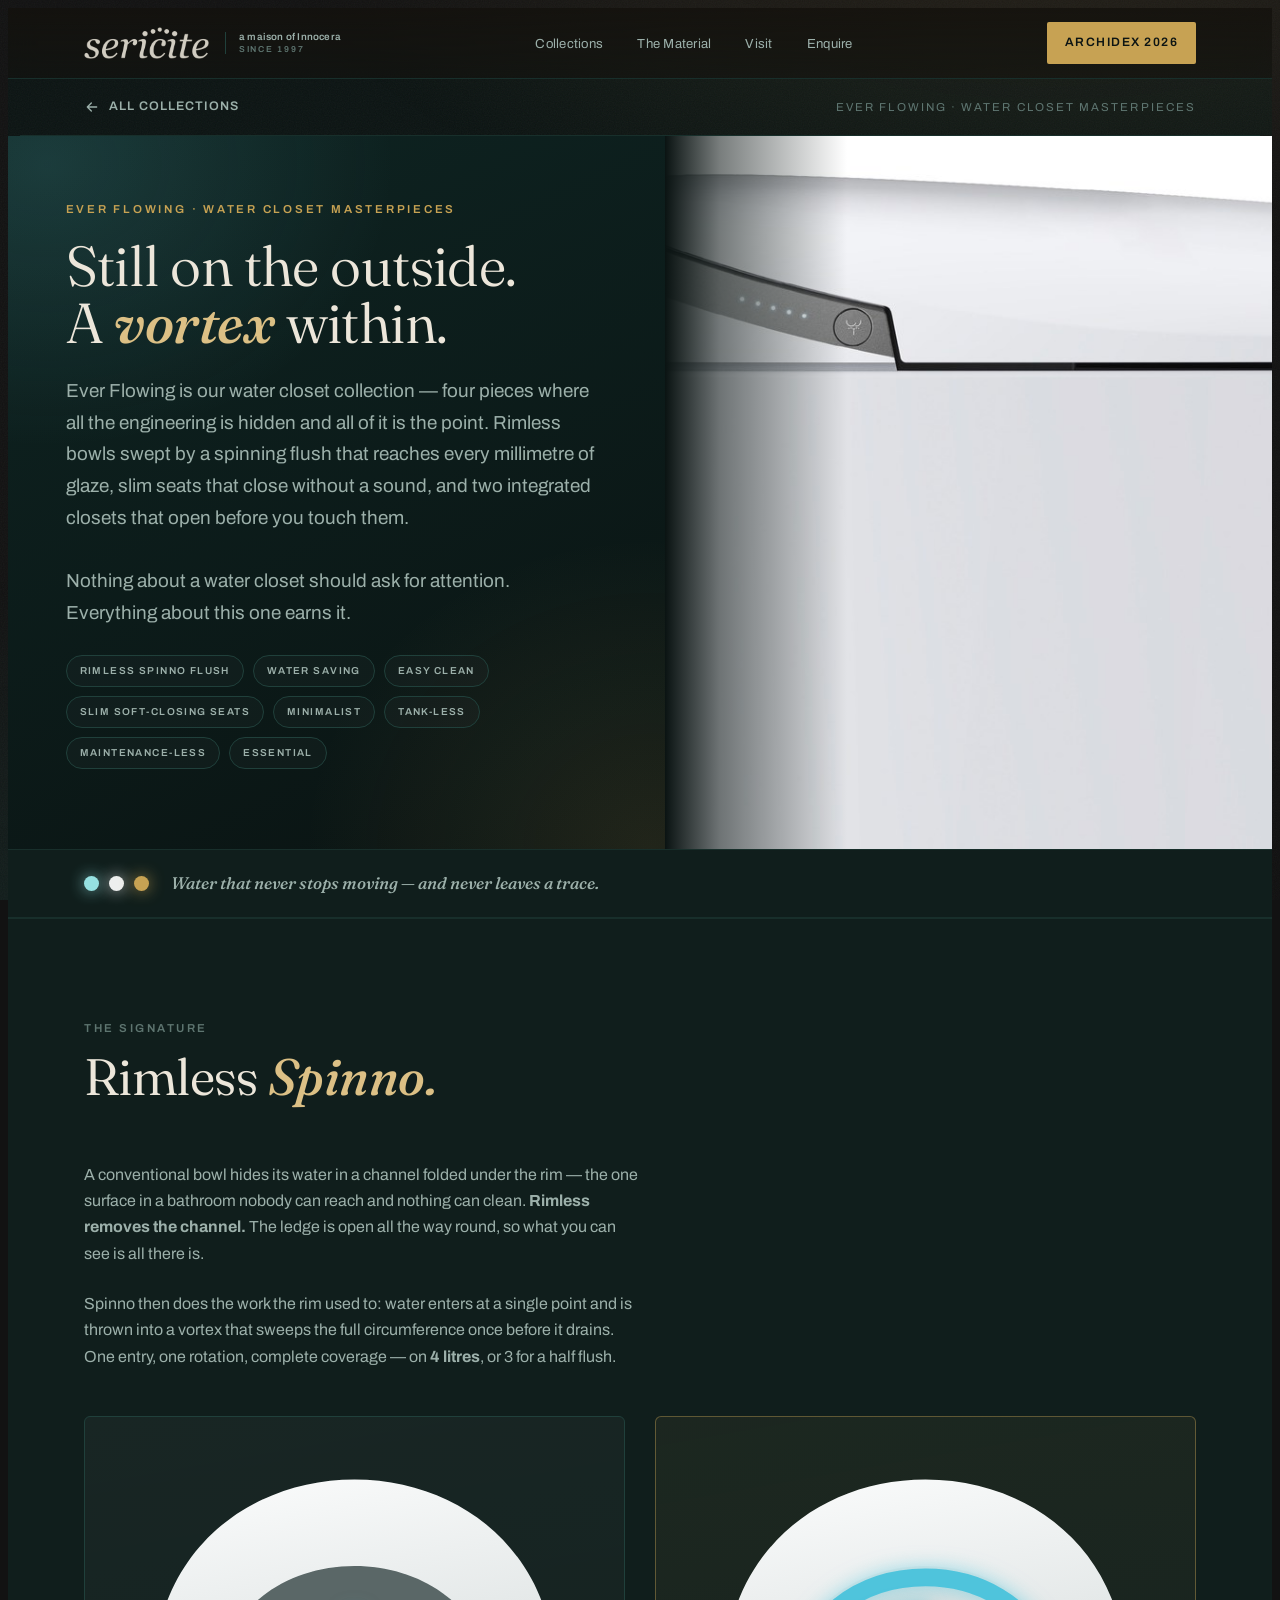
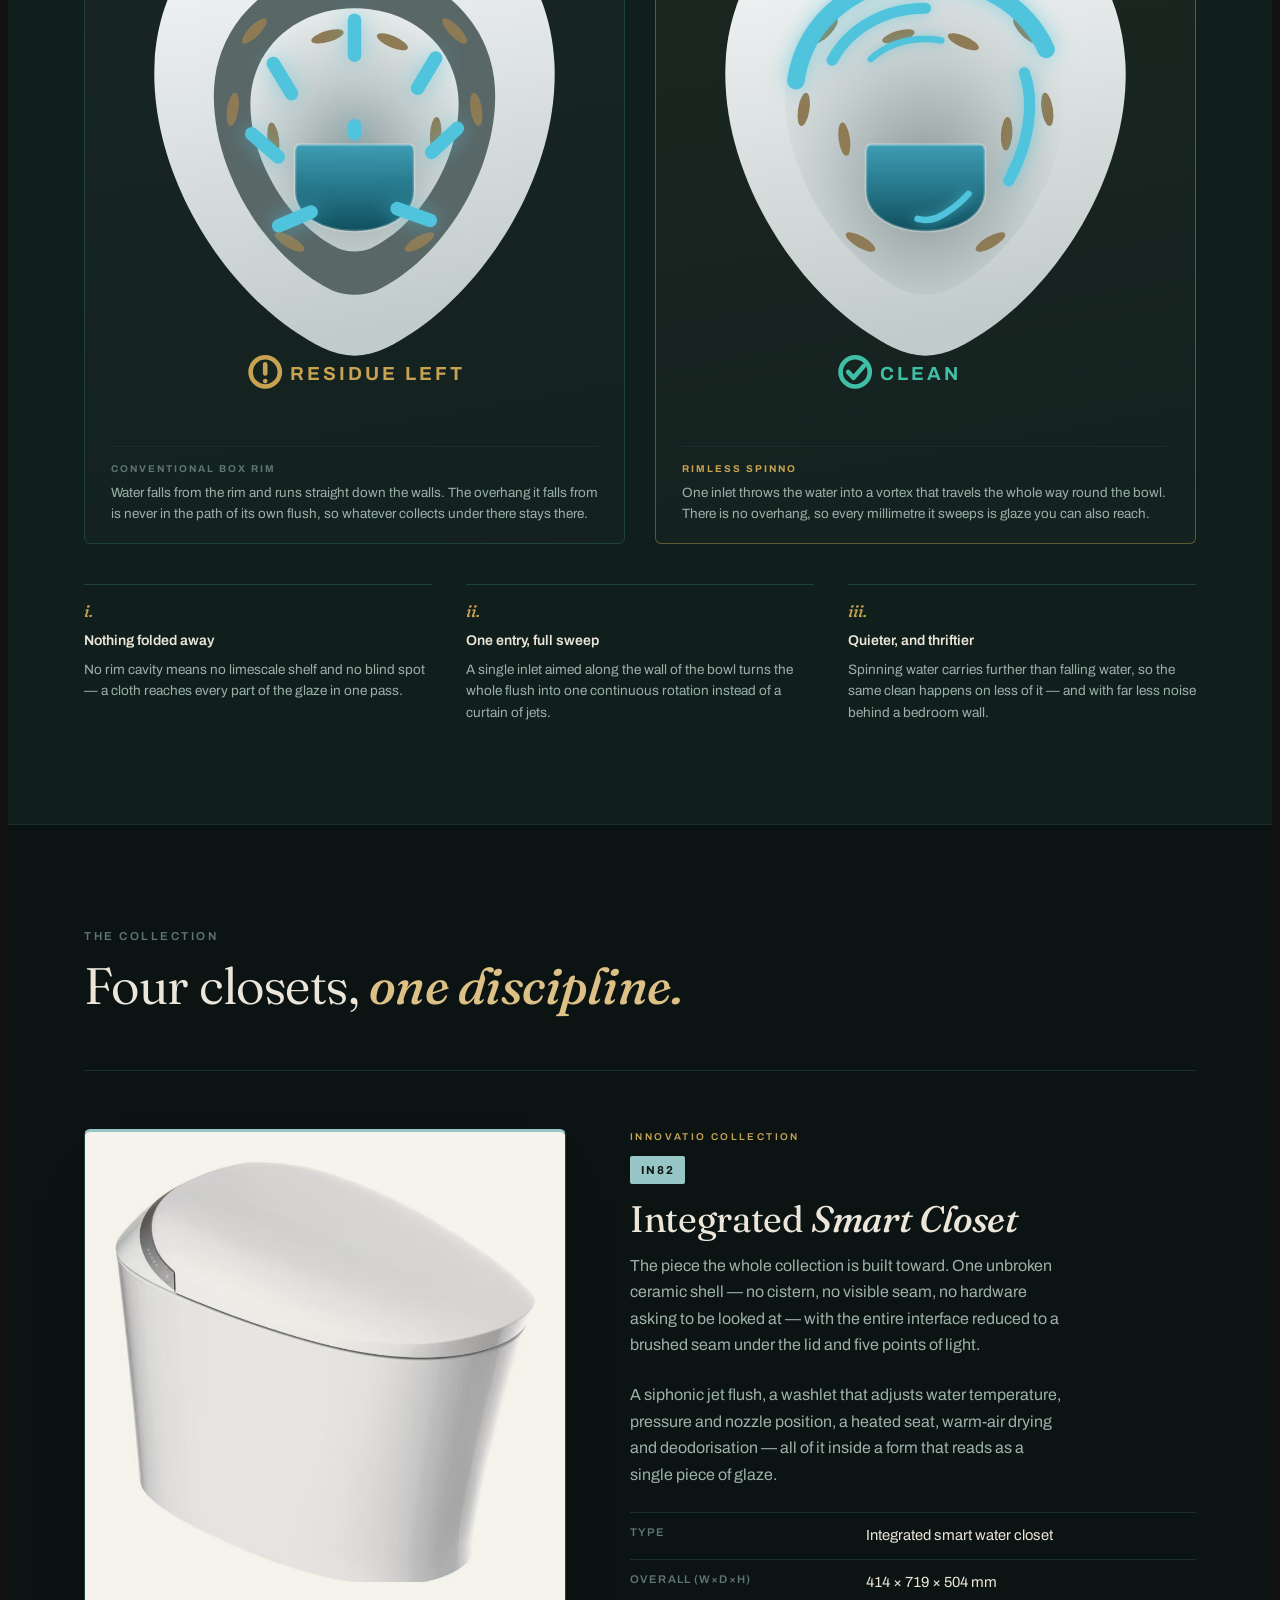
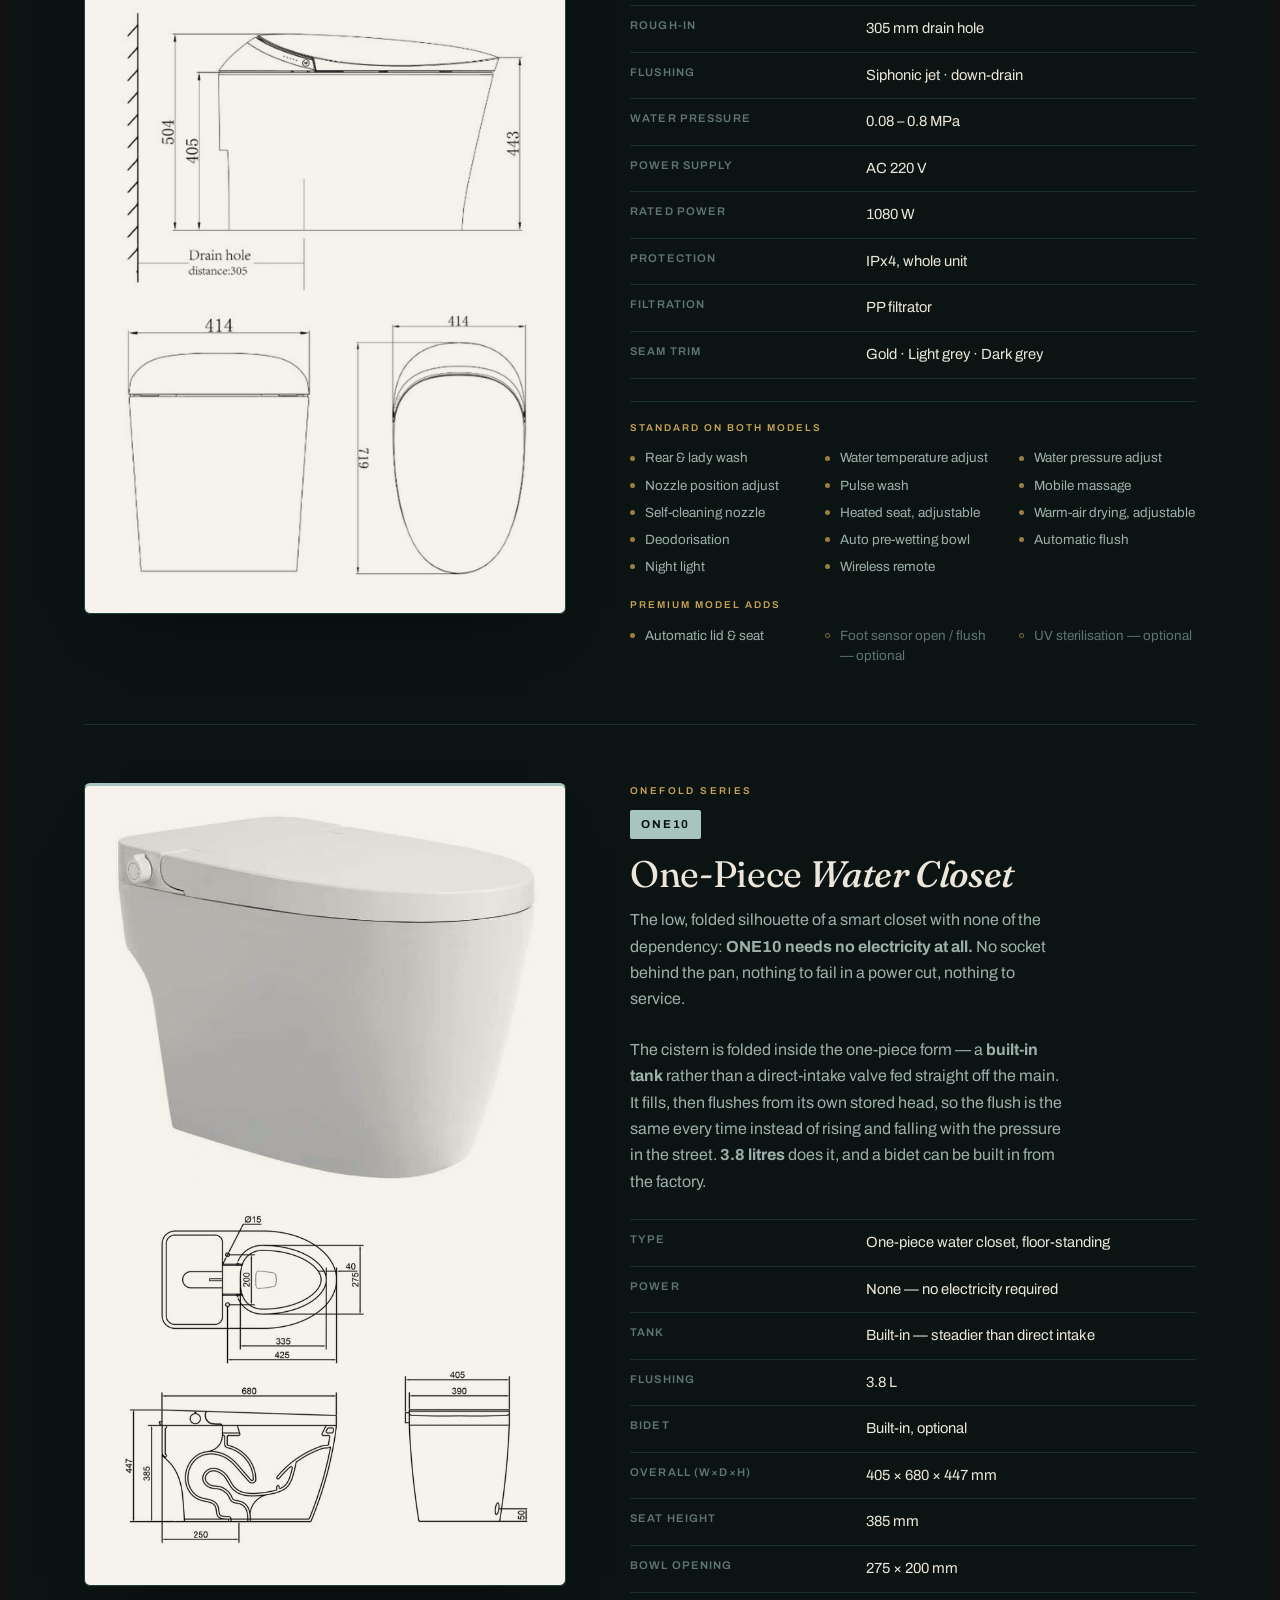
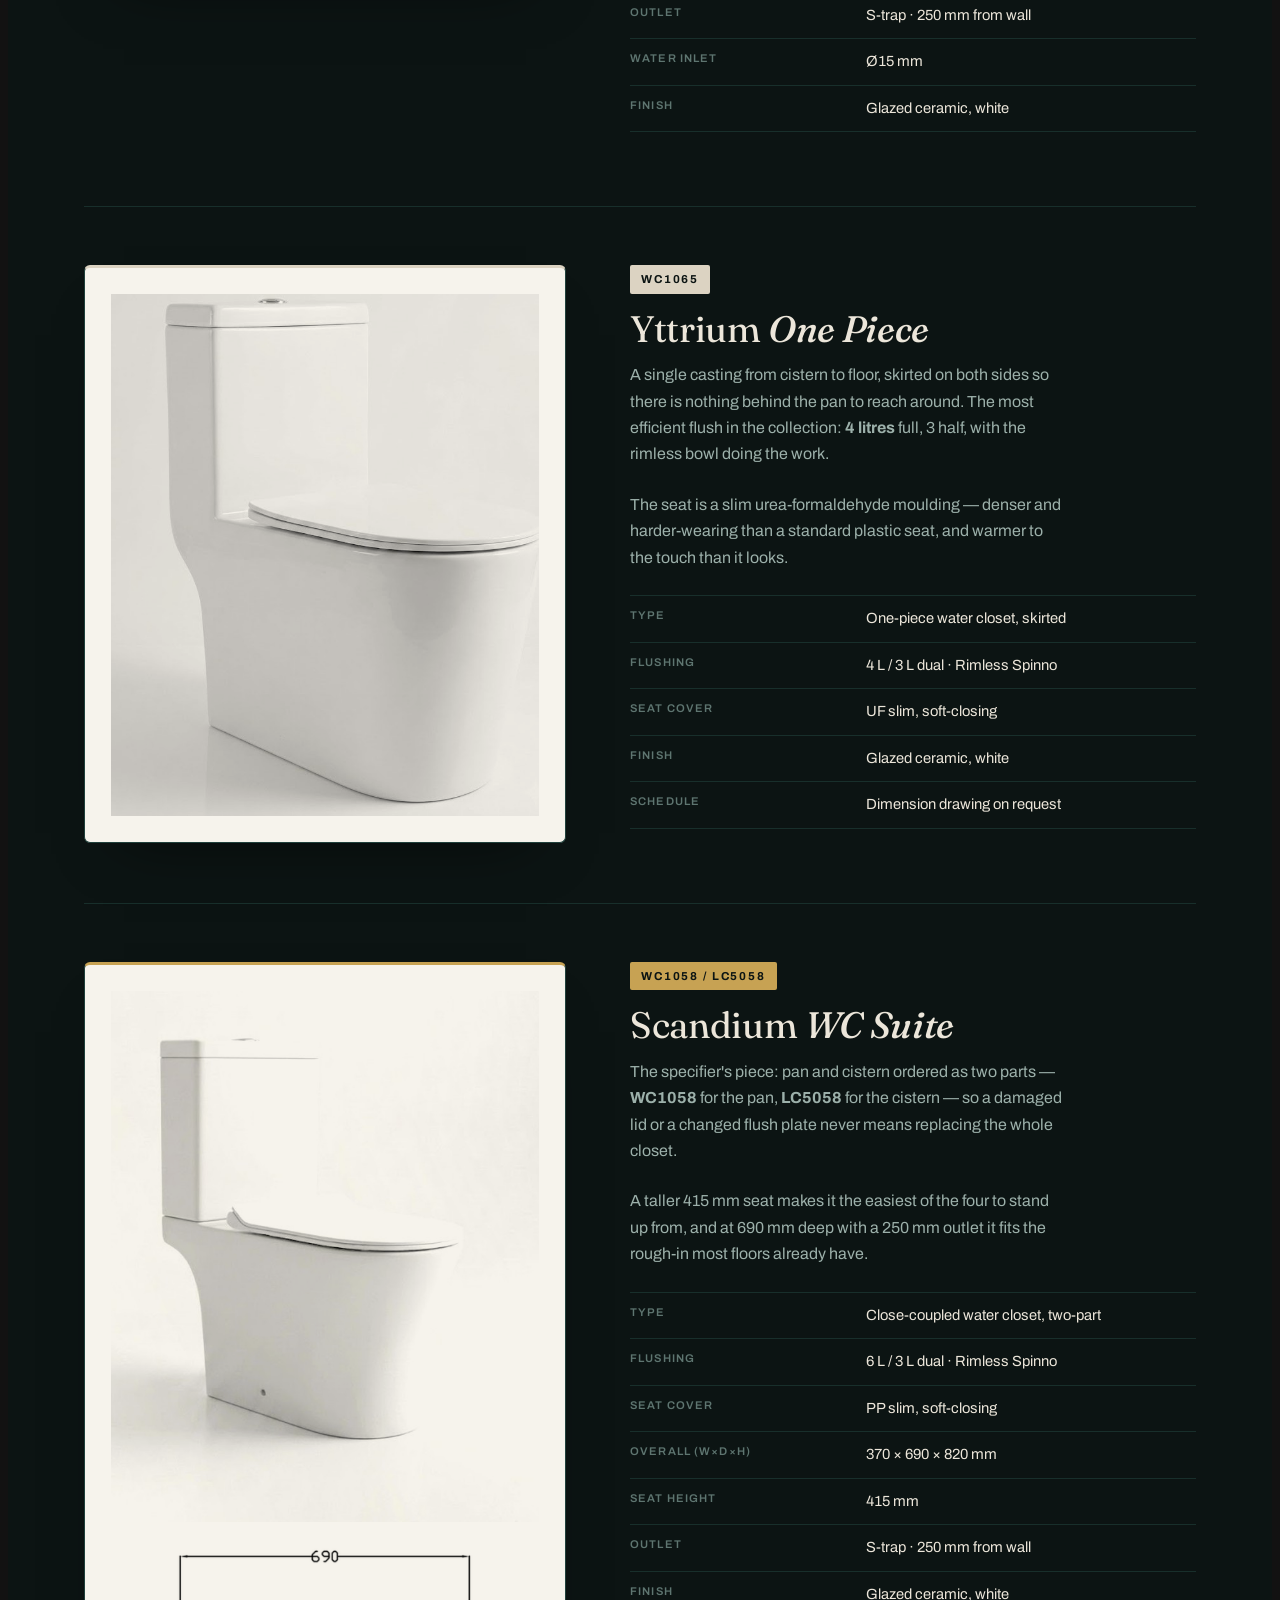
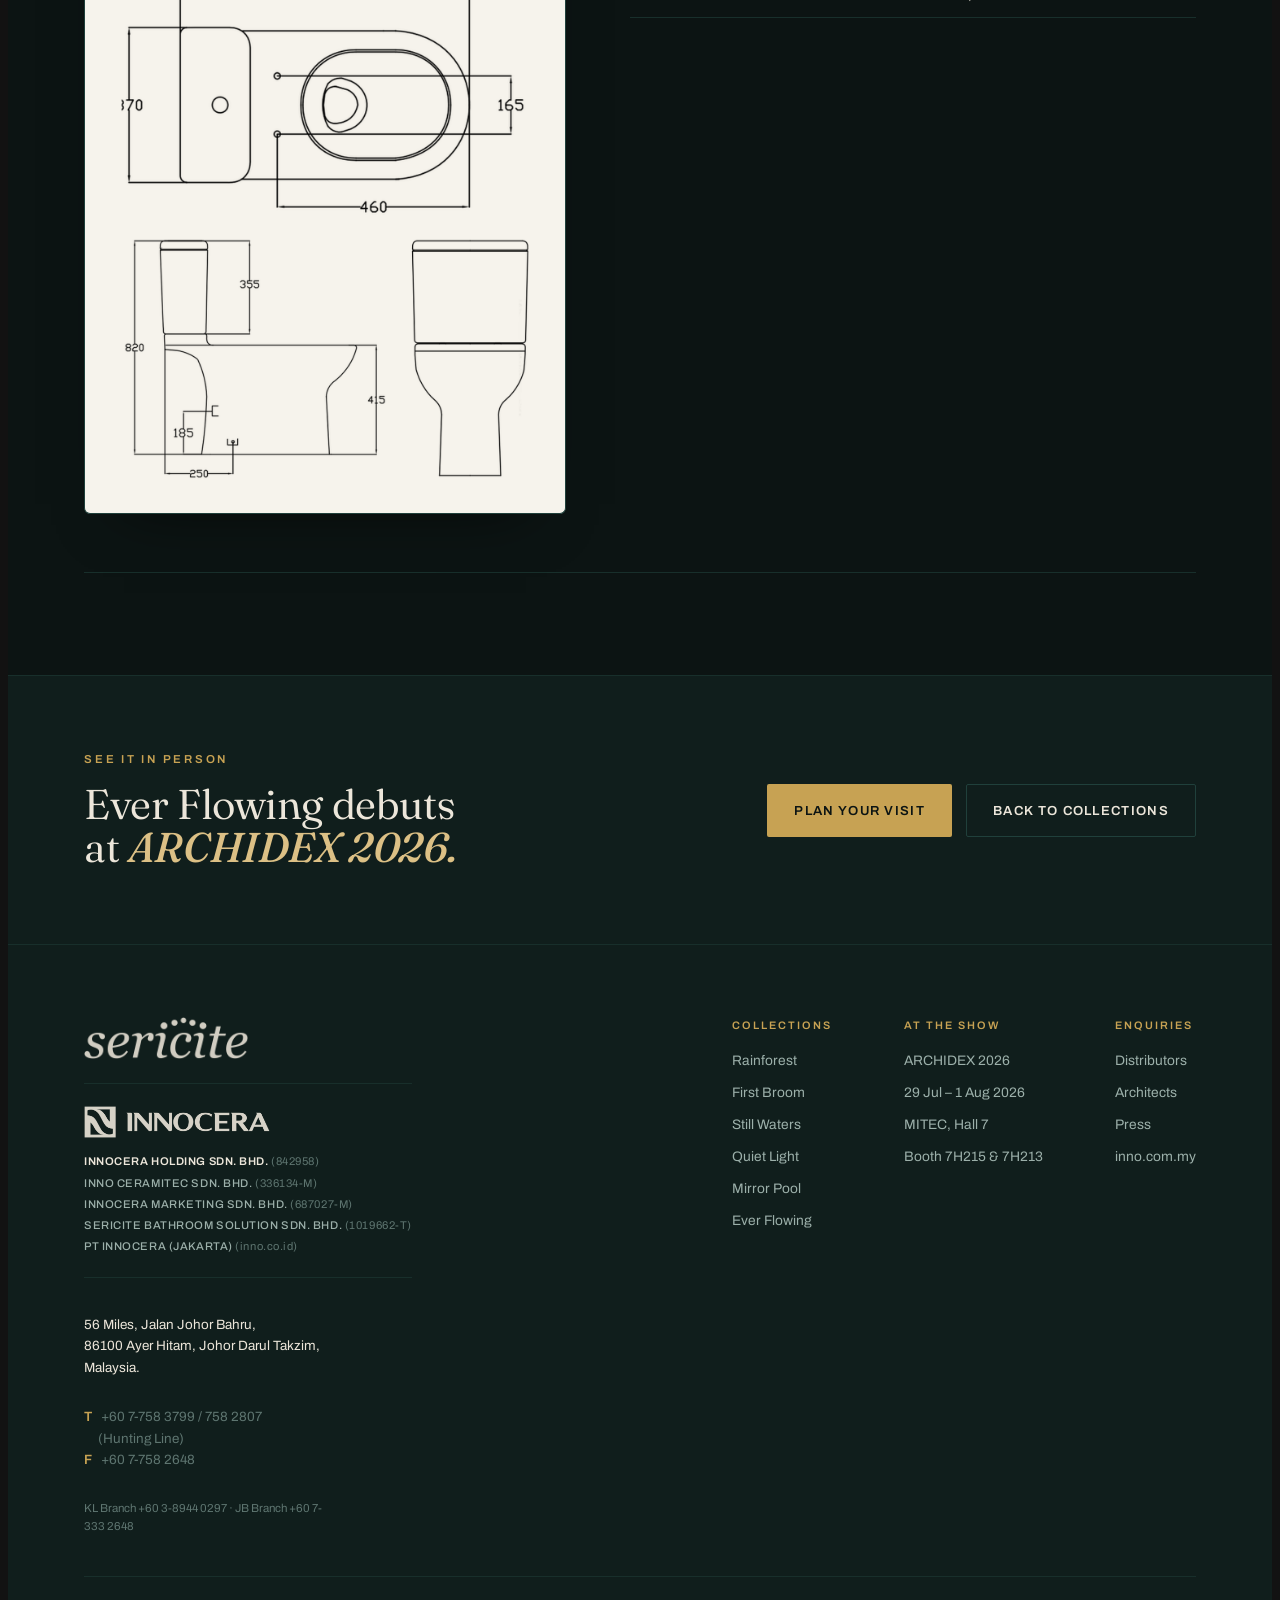
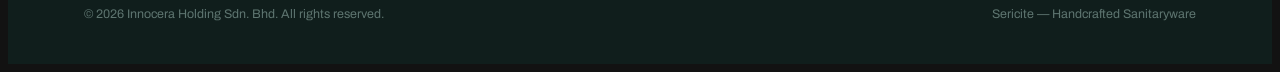
==== commit 6aa9a37e: "Auto: site update 2026-07-27 11:14:10 Co-Authored-By: Claude Opus 4.8 <noreply@anthropic.com>" ====
--- a/collections/ever-flowing.html
+++ b/collections/ever-flowing.html
@@ -253,7 +253,7 @@
         <p class="fb-desc">A siphonic jet flush, a washlet that adjusts water temperature, pressure and nozzle position, a heated seat, warm-air drying and deodorisation &mdash; all of it inside a form that reads as a single piece of glaze.</p>
         <dl class="fb-spec-list">
           <div><dt>Type</dt><dd>Integrated smart water closet</dd></div>
-          <div><dt>Overall (W&times;D&times;H)</dt><dd>413 &times; 719 &times; 498 mm</dd></div>
+          <div><dt>Overall (W&times;D&times;H)</dt><dd>414 &times; 719 &times; 504 mm</dd></div>
           <div><dt>Rough-in</dt><dd>305 mm drain hole</dd></div>
           <div><dt>Flushing</dt><dd>Siphonic jet &middot; down-drain</dd></div>
           <div><dt>Water pressure</dt><dd>0.08 &ndash; 0.8 MPa</dd></div>
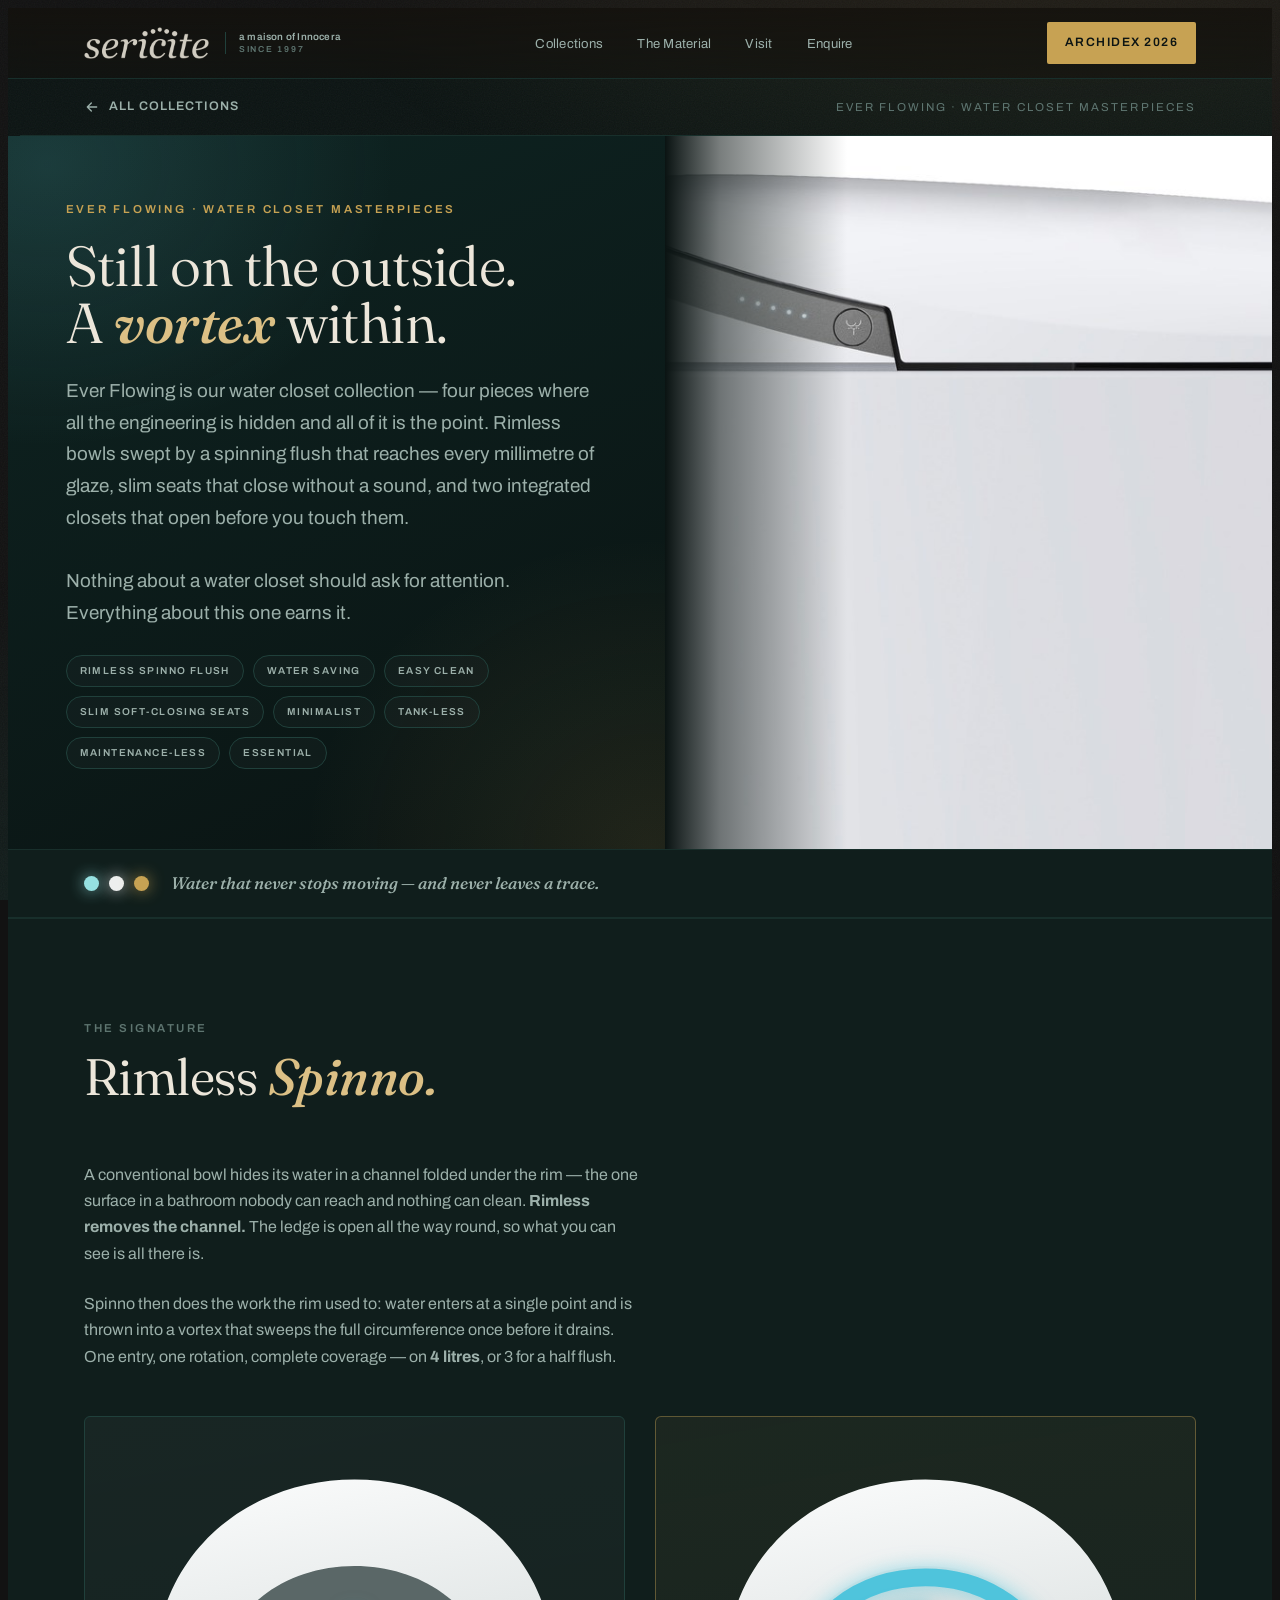
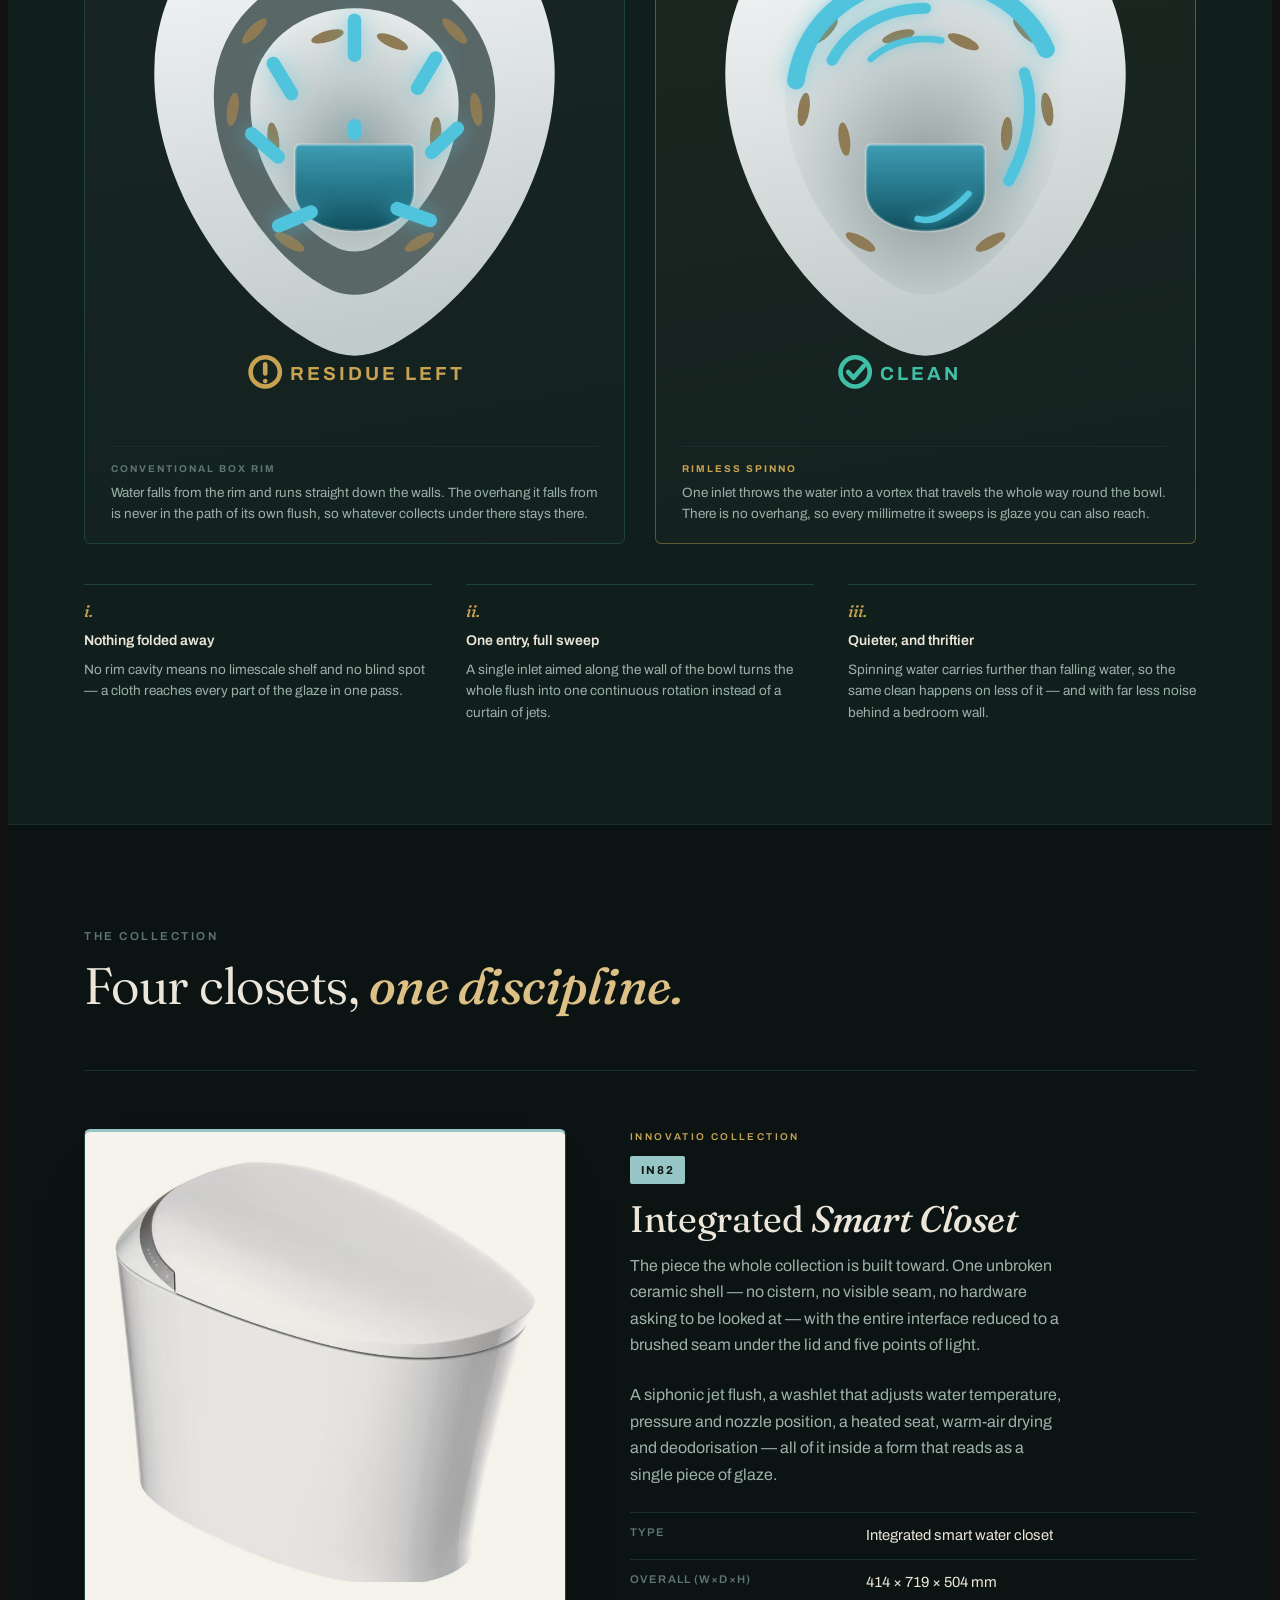
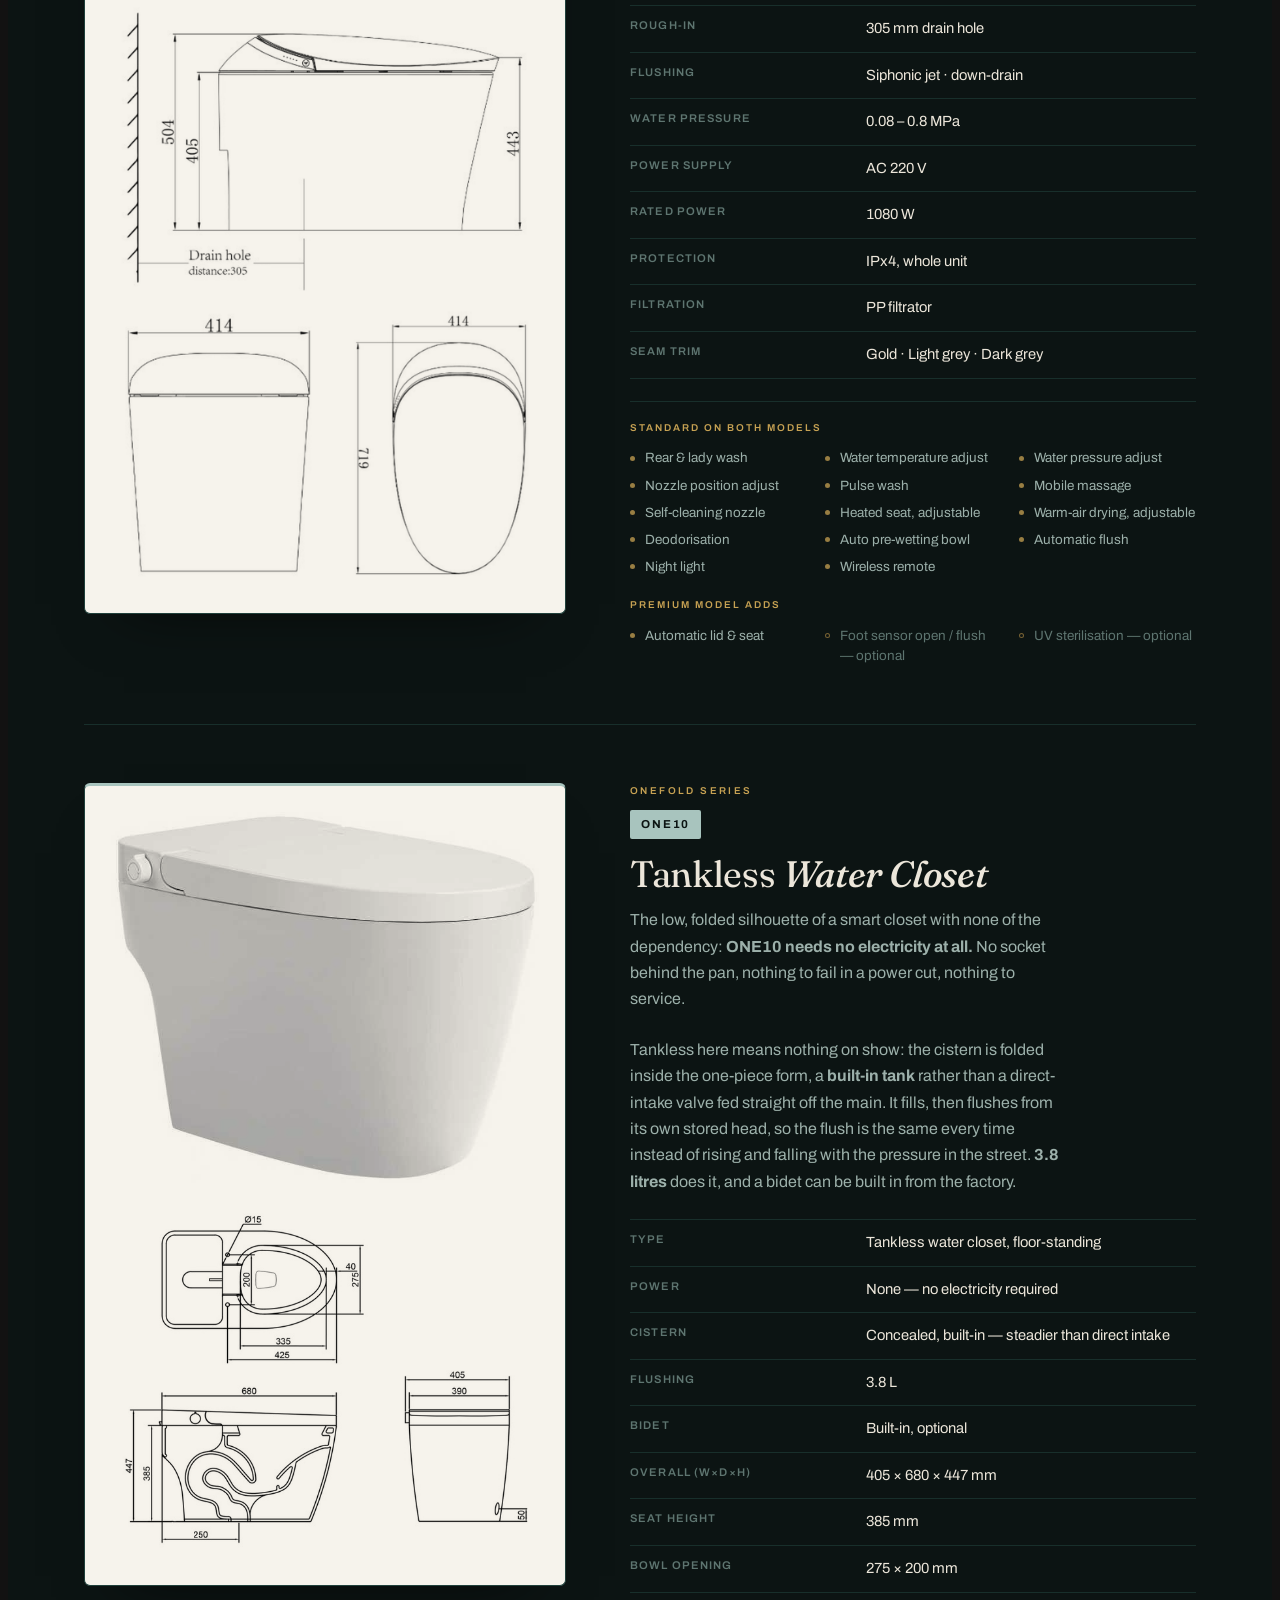
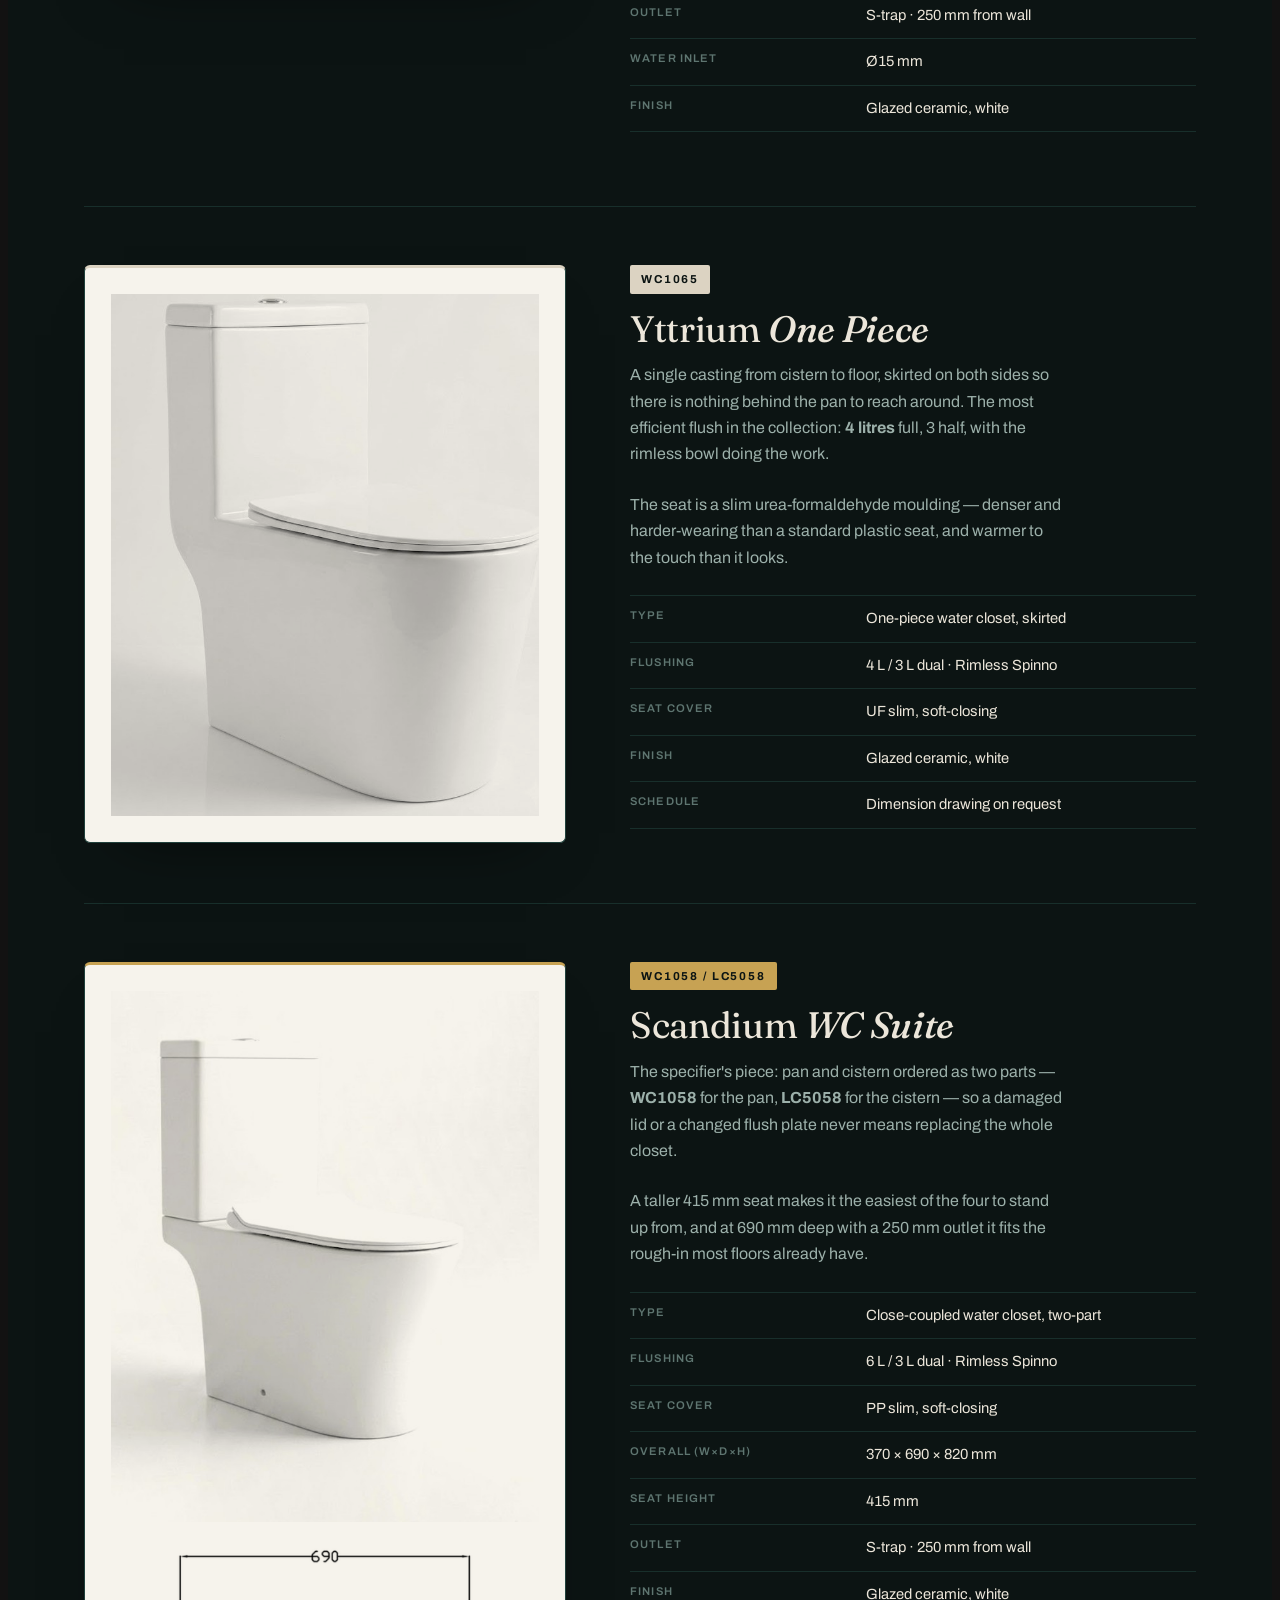
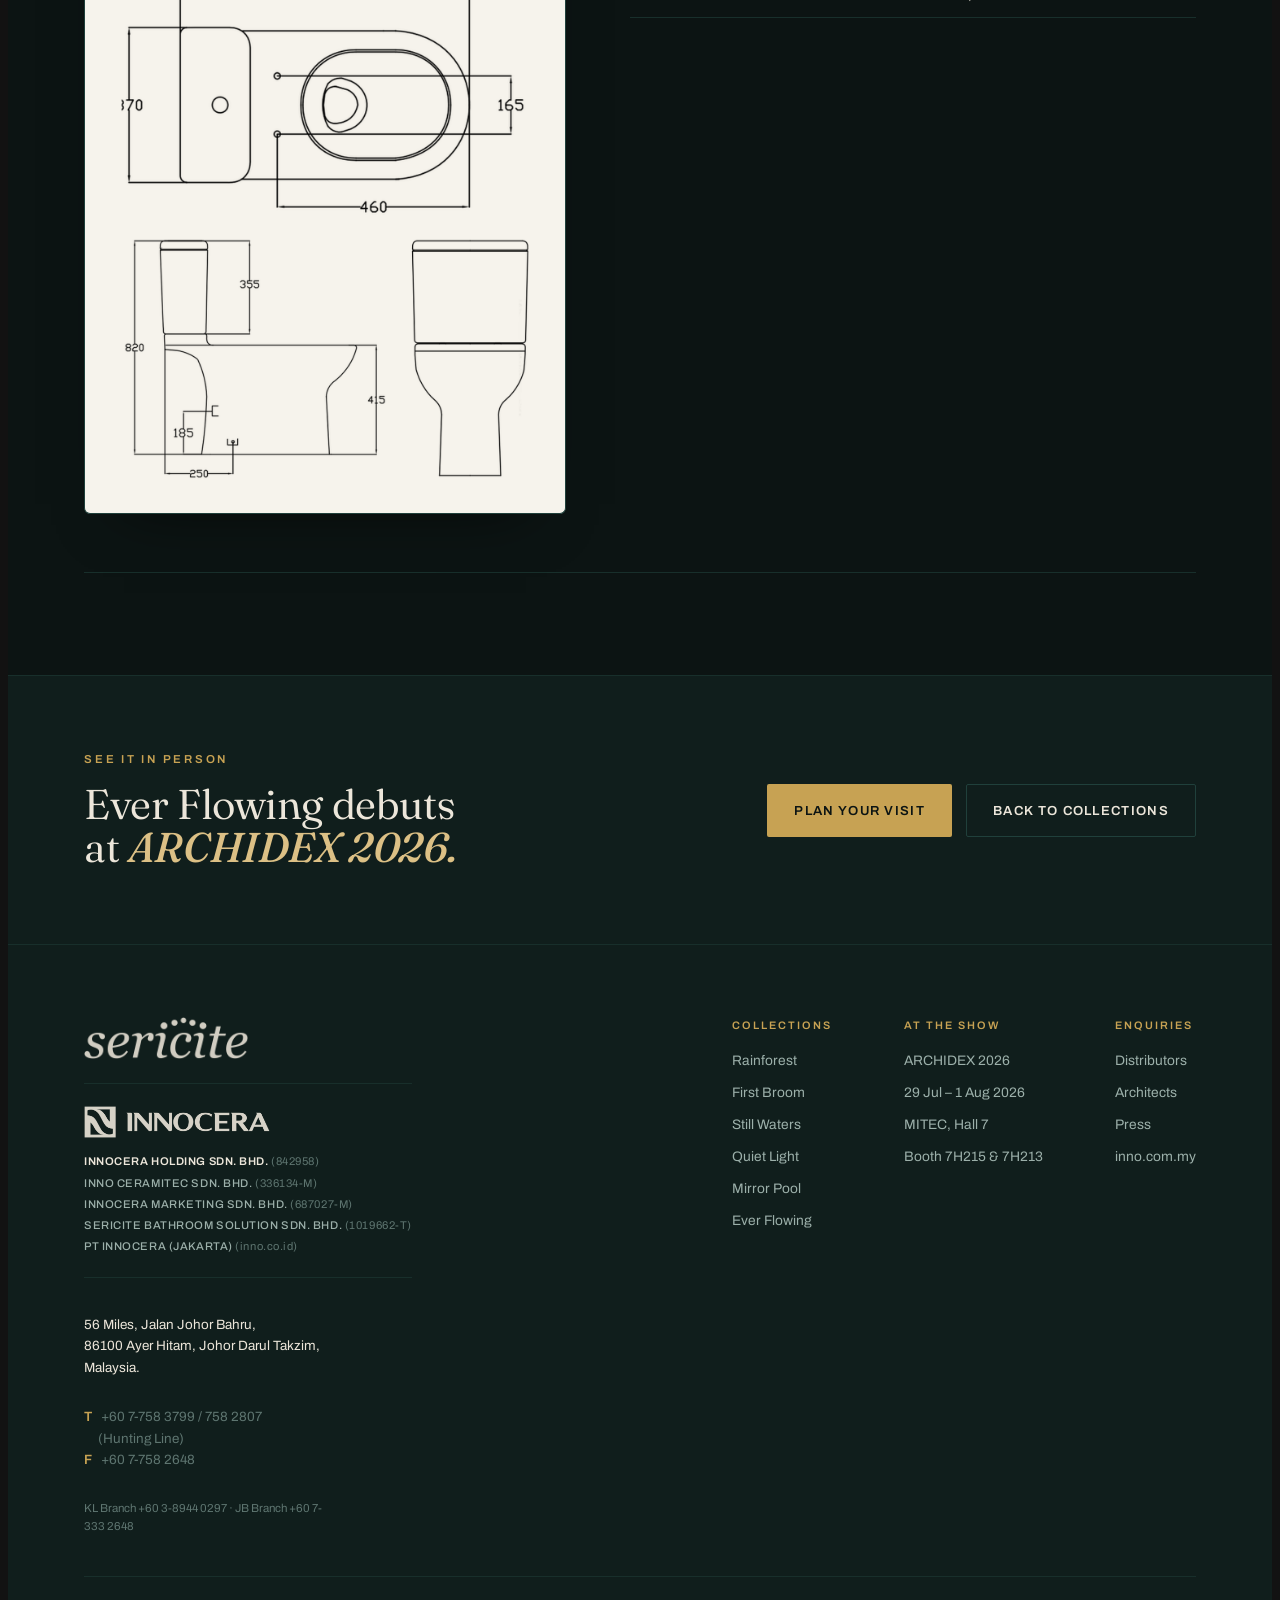
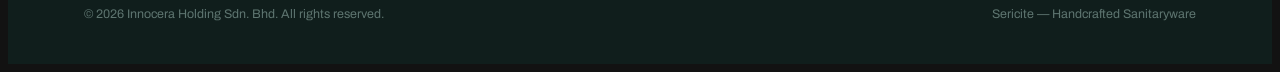
==== commit a4beb0d8: "Auto: site update 2026-07-27 11:22:27 Co-Authored-By: Claude Opus 4.8 <noreply@anthropic.com>" ====
--- a/collections/ever-flowing.html
+++ b/collections/ever-flowing.html
@@ -304,13 +304,13 @@
       <div class="fb-specs">
         <div class="ef-series">Onefold Series</div>
         <span class="fb-model">ONE10</span>
-        <h3>One-Piece <em>Water Closet</em></h3>
+        <h3>Tankless <em>Water Closet</em></h3>
         <p class="fb-desc">The low, folded silhouette of a smart closet with none of the dependency: <b>ONE10 needs no electricity at all.</b> No socket behind the pan, nothing to fail in a power cut, nothing to service.</p>
-        <p class="fb-desc">The cistern is folded inside the one-piece form &mdash; a <b>built-in tank</b> rather than a direct-intake valve fed straight off the main. It fills, then flushes from its own stored head, so the flush is the same every time instead of rising and falling with the pressure in the street. <b>3.8 litres</b> does it, and a bidet can be built in from the factory.</p>
+        <p class="fb-desc">Tankless here means nothing on show: the cistern is folded inside the one-piece form, a <b>built-in tank</b> rather than a direct-intake valve fed straight off the main. It fills, then flushes from its own stored head, so the flush is the same every time instead of rising and falling with the pressure in the street. <b>3.8 litres</b> does it, and a bidet can be built in from the factory.</p>
         <dl class="fb-spec-list">
-          <div><dt>Type</dt><dd>One-piece water closet, floor-standing</dd></div>
+          <div><dt>Type</dt><dd>Tankless water closet, floor-standing</dd></div>
           <div><dt>Power</dt><dd>None &mdash; no electricity required</dd></div>
-          <div><dt>Tank</dt><dd>Built-in &mdash; steadier than direct intake</dd></div>
+          <div><dt>Cistern</dt><dd>Concealed, built-in &mdash; steadier than direct intake</dd></div>
           <div><dt>Flushing</dt><dd>3.8 L</dd></div>
           <div><dt>Bidet</dt><dd>Built-in, optional</dd></div>
           <div><dt>Overall (W&times;D&times;H)</dt><dd>405 &times; 680 &times; 447 mm</dd></div>
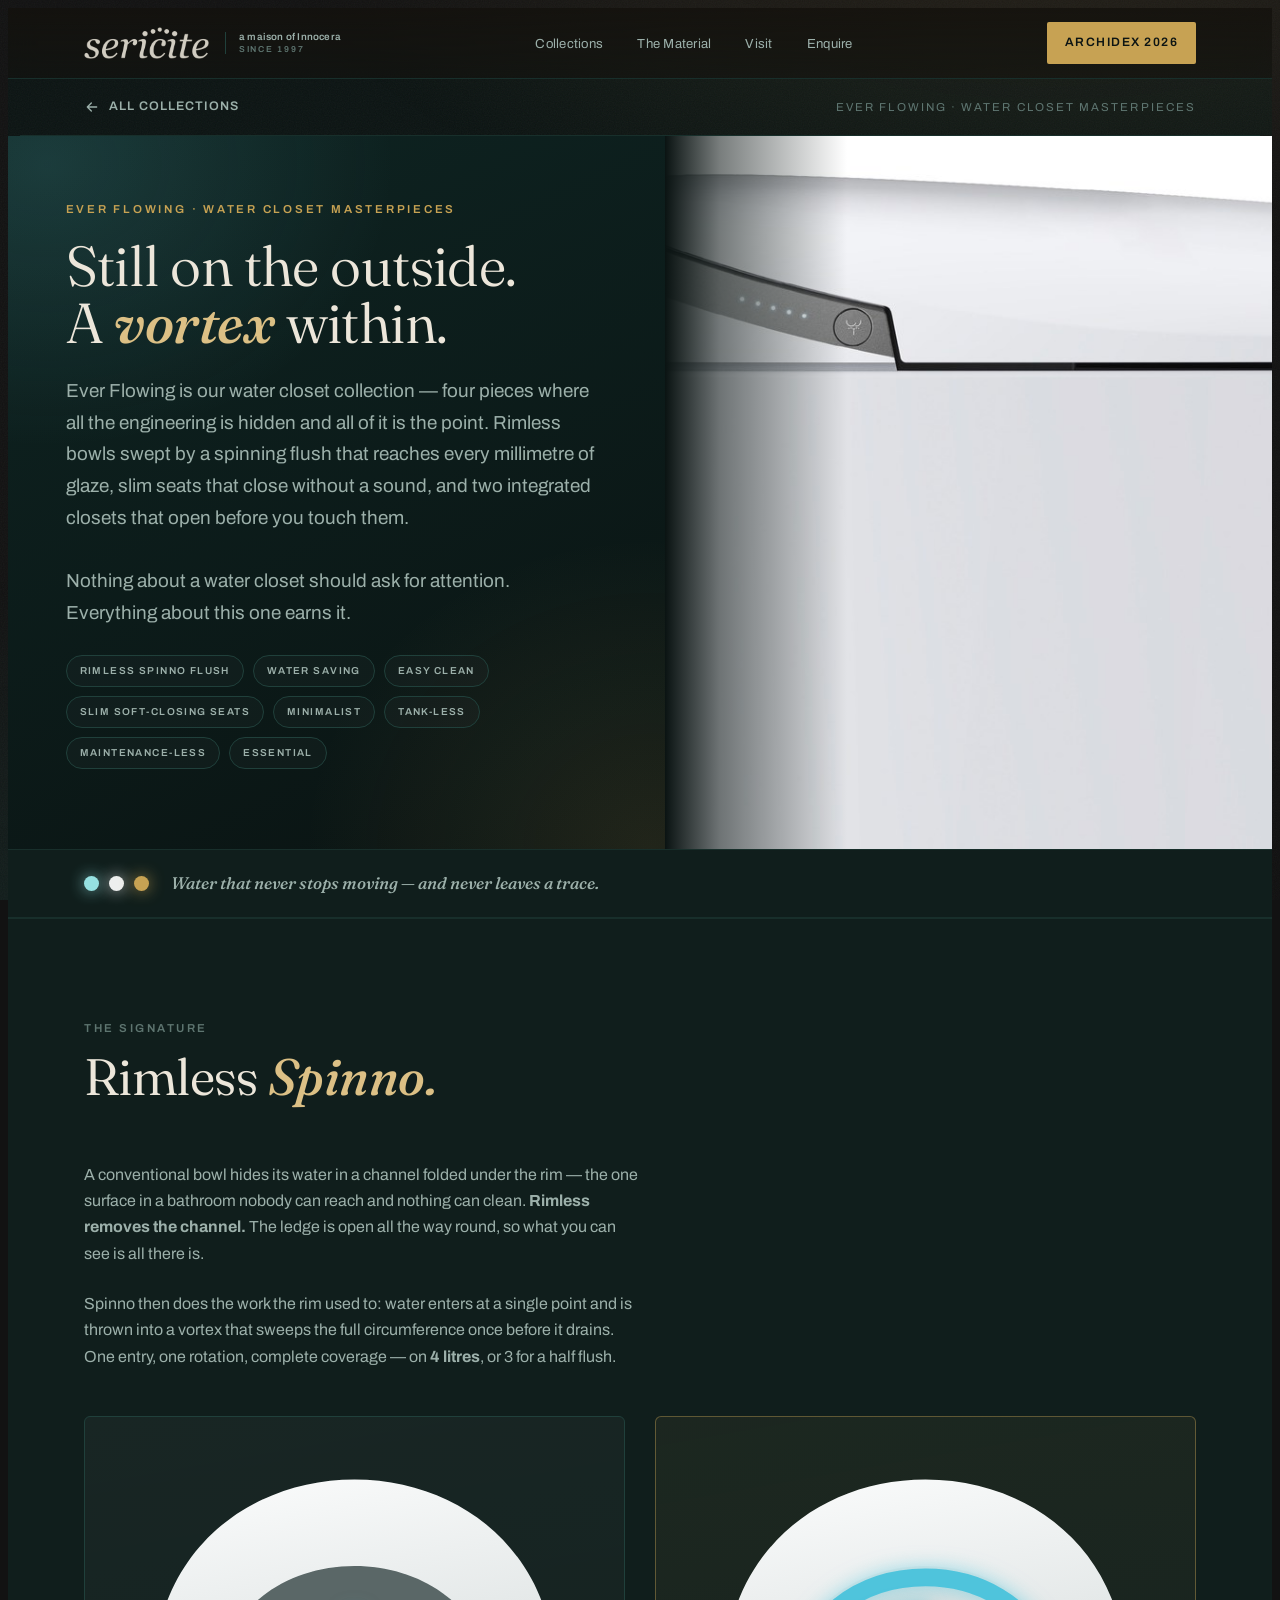
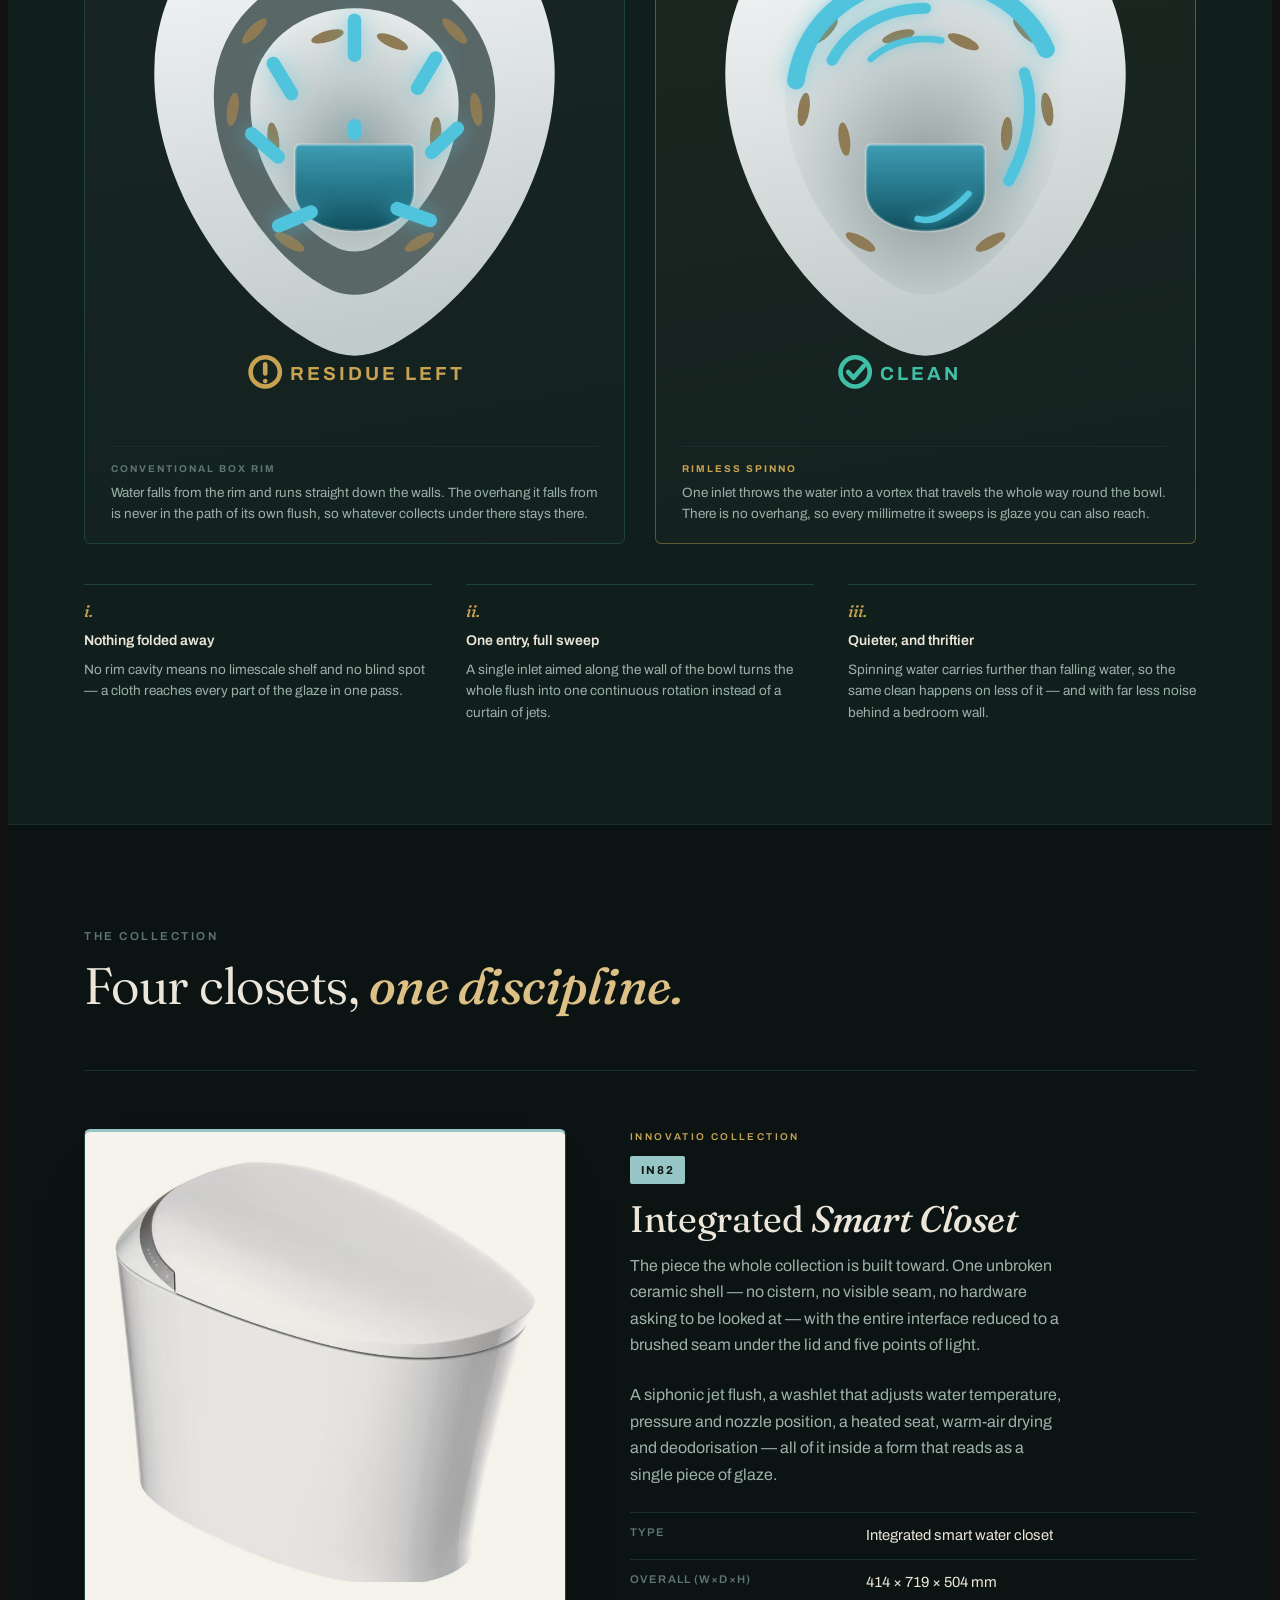
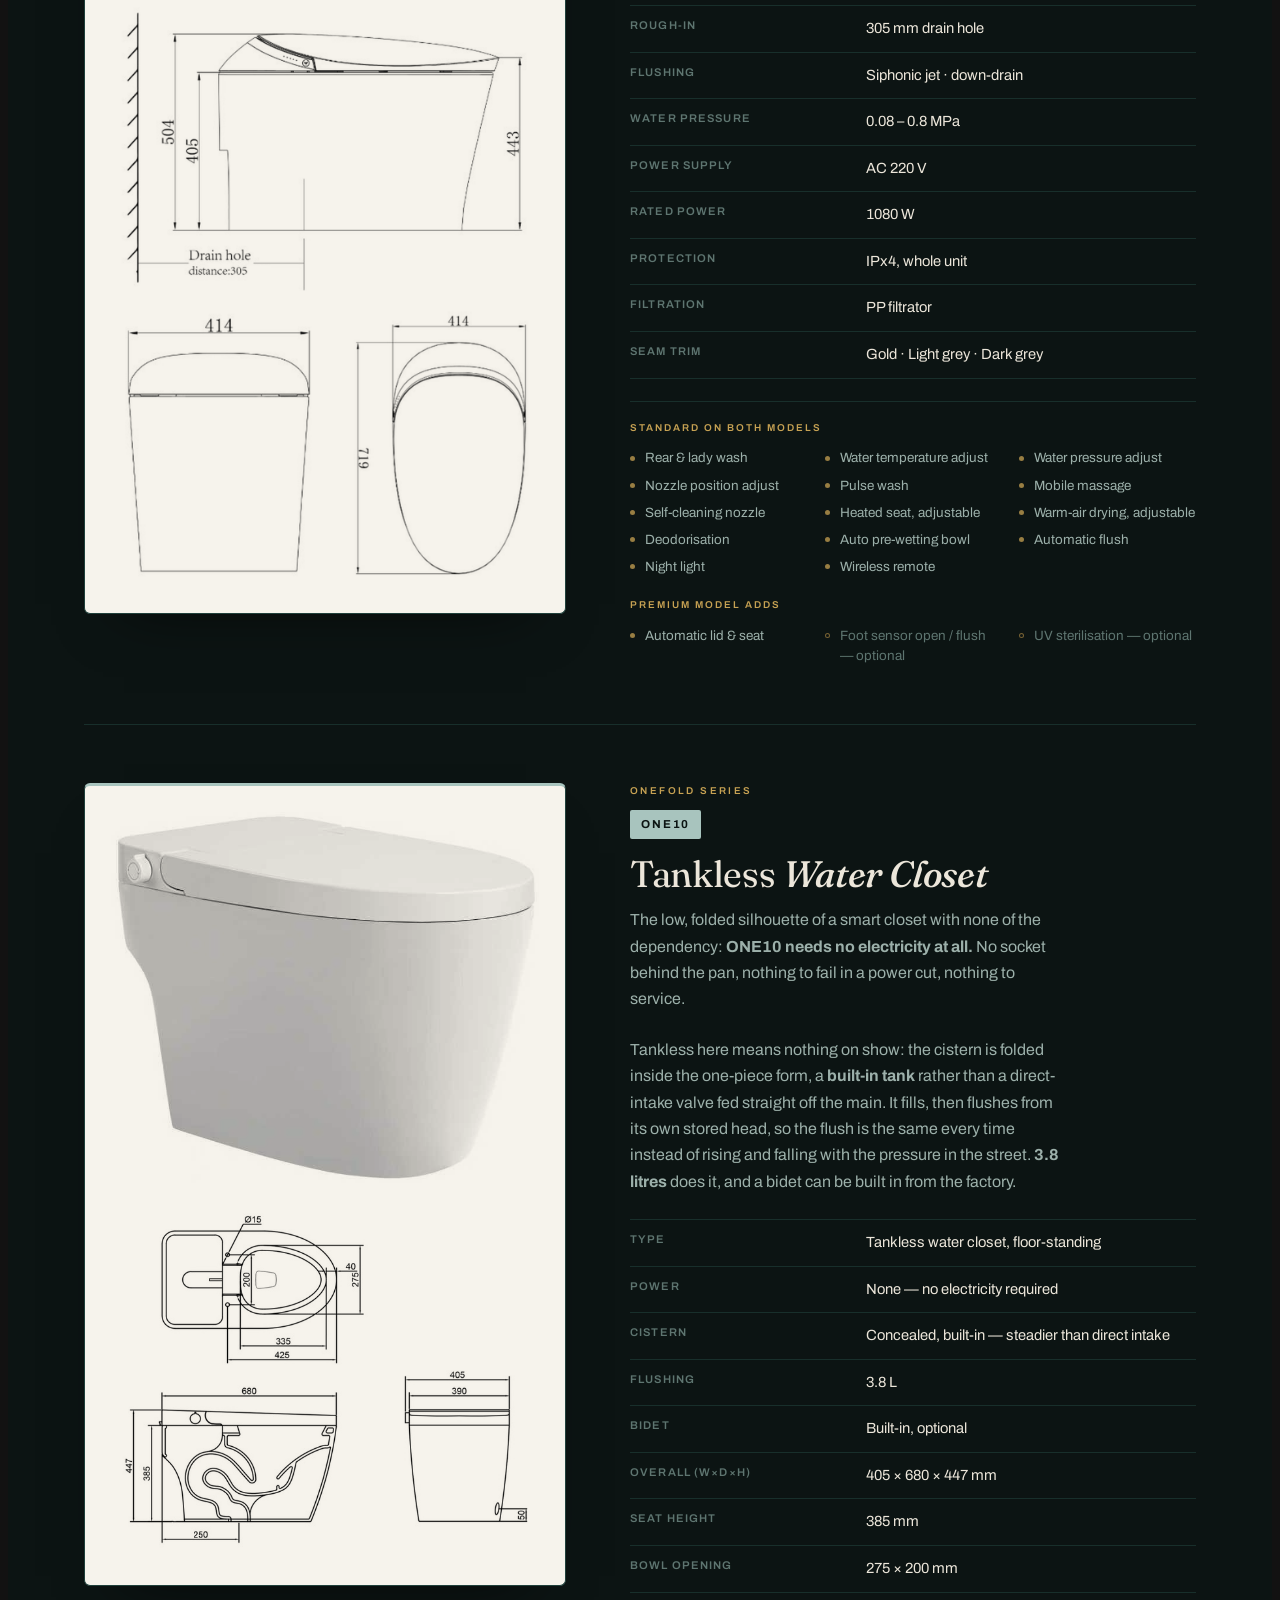
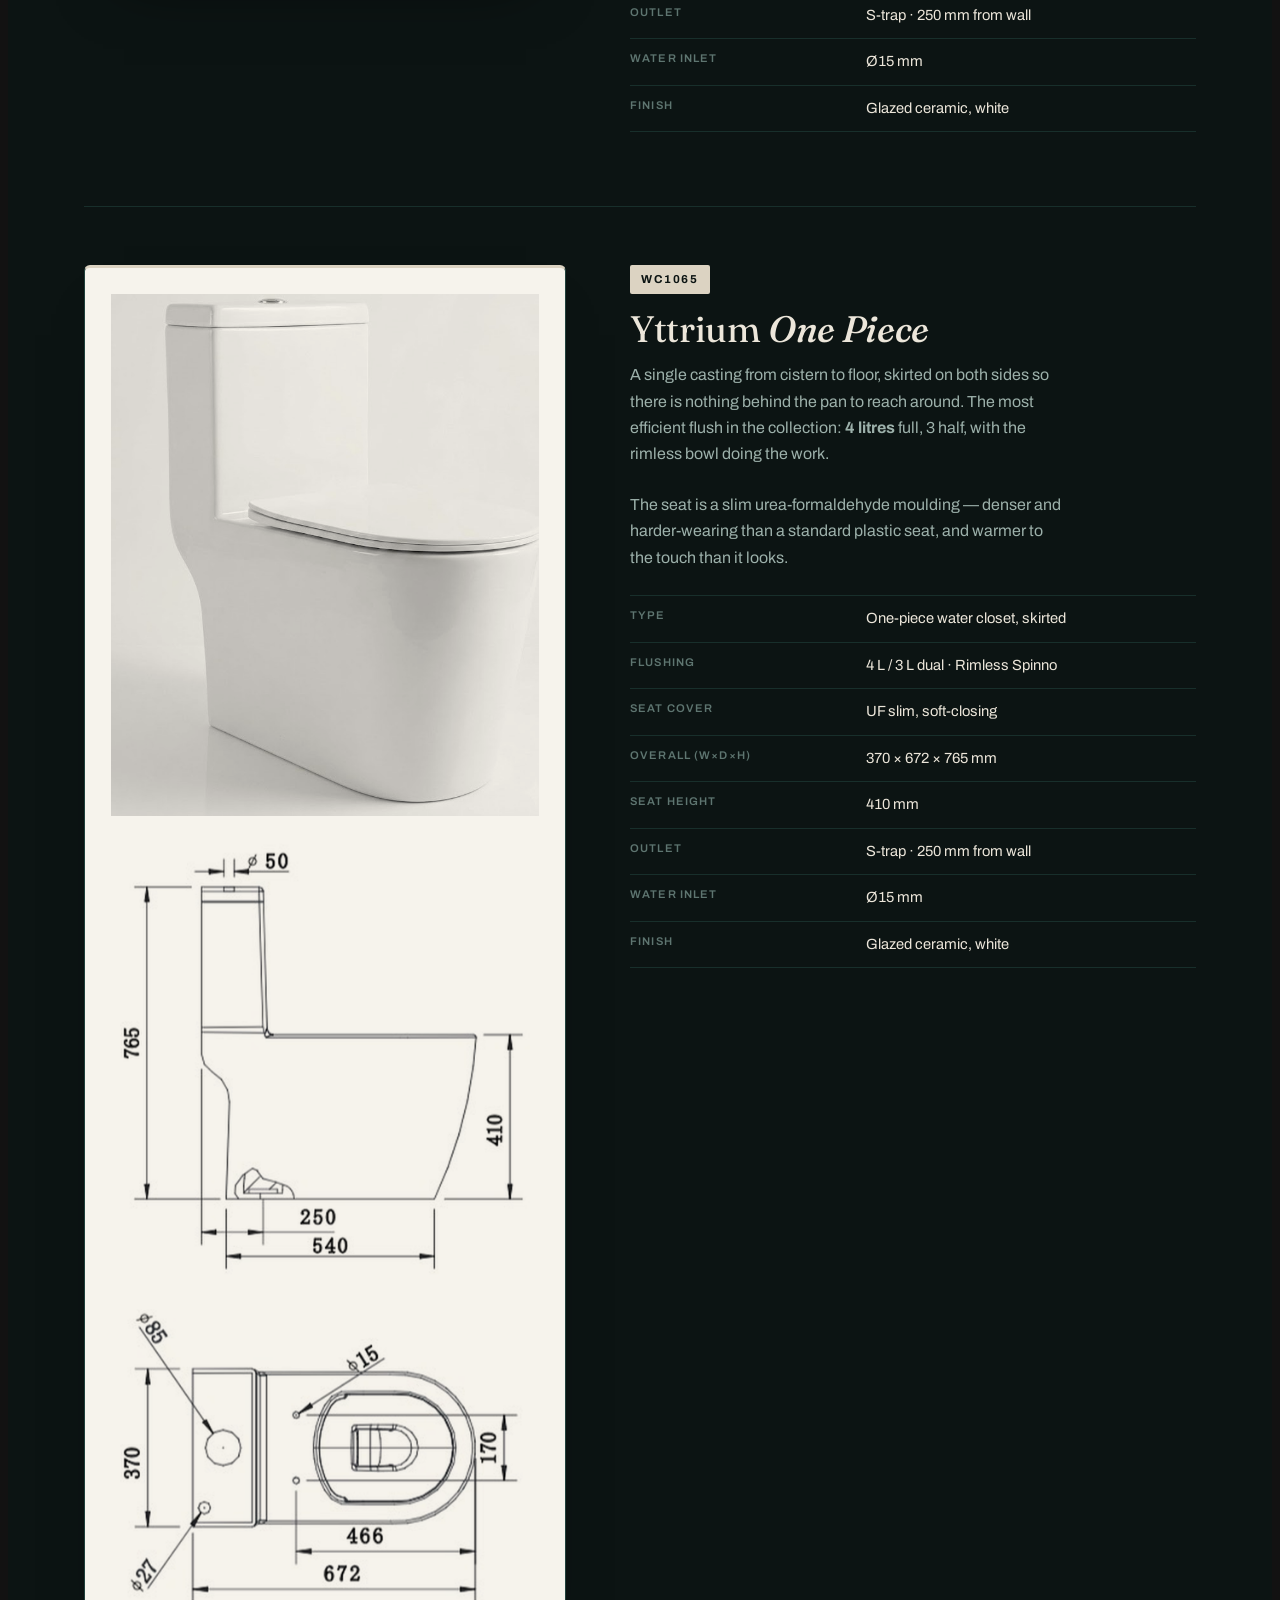
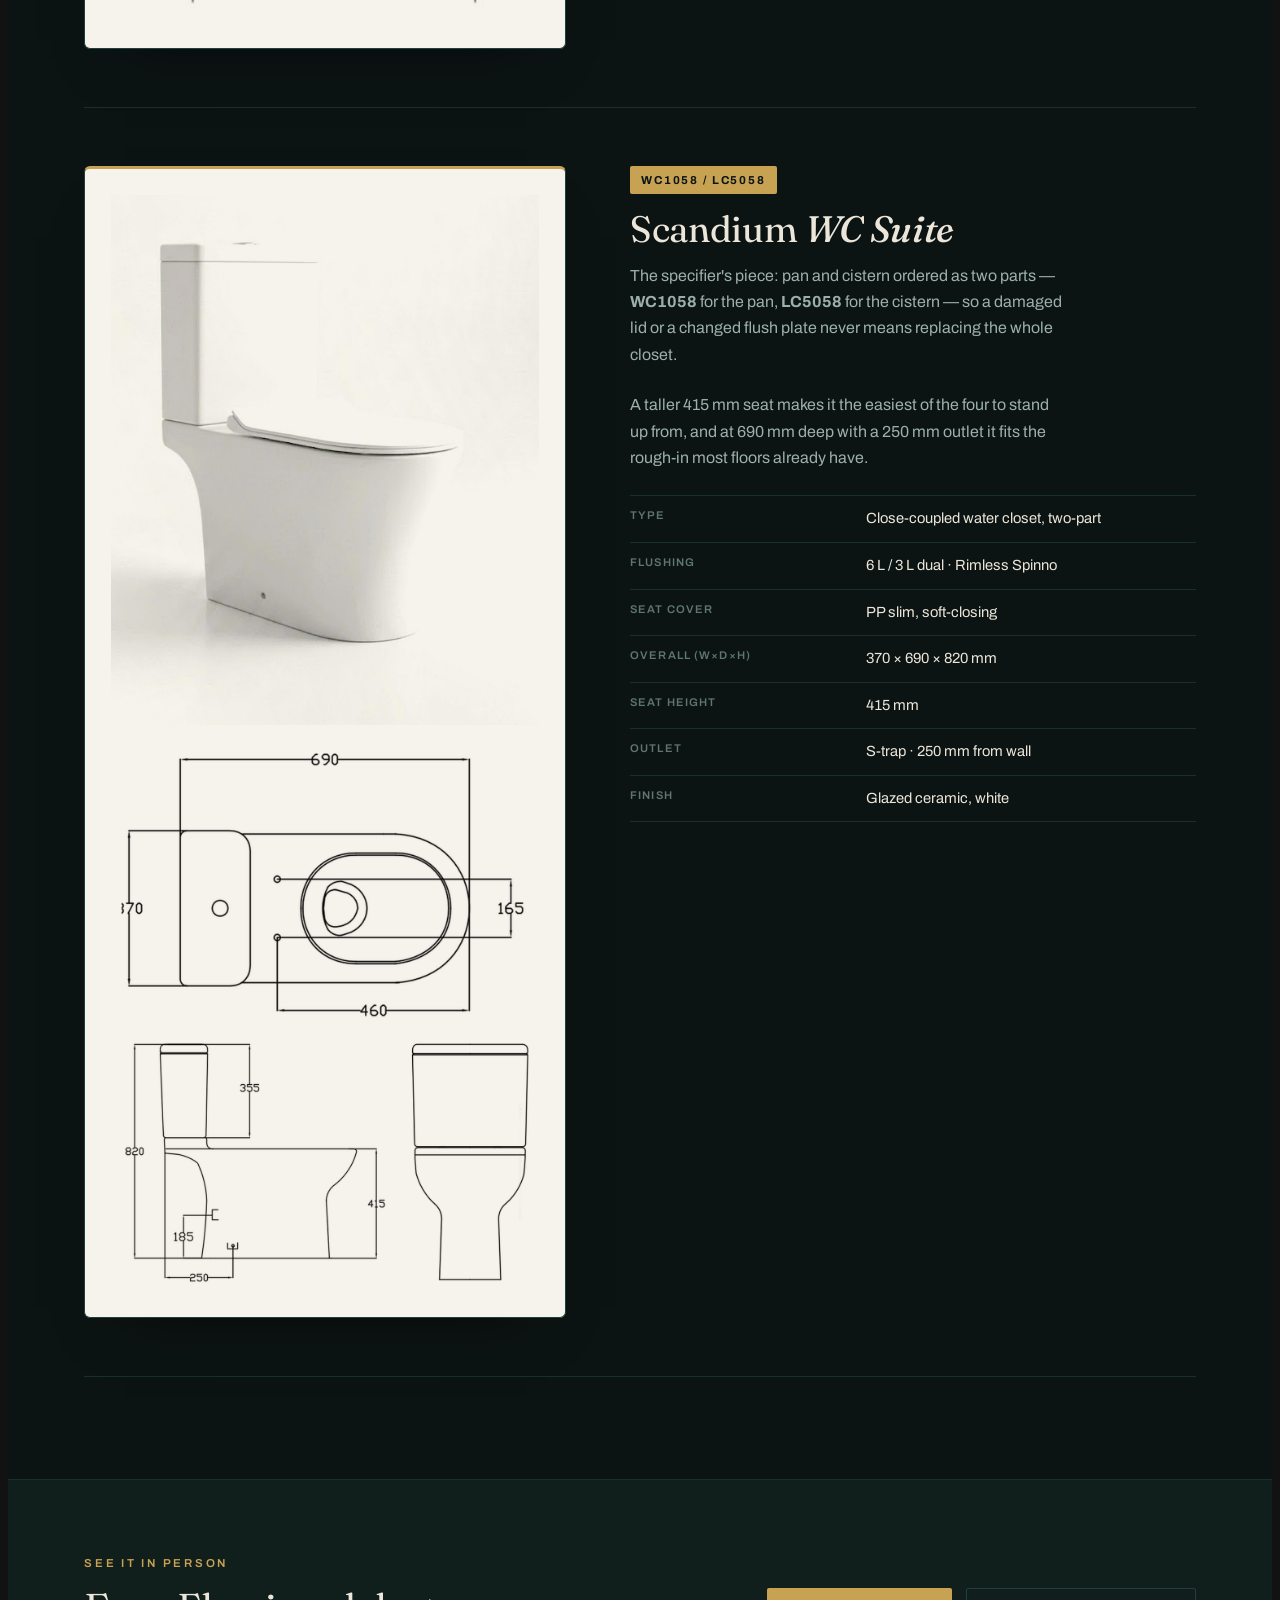
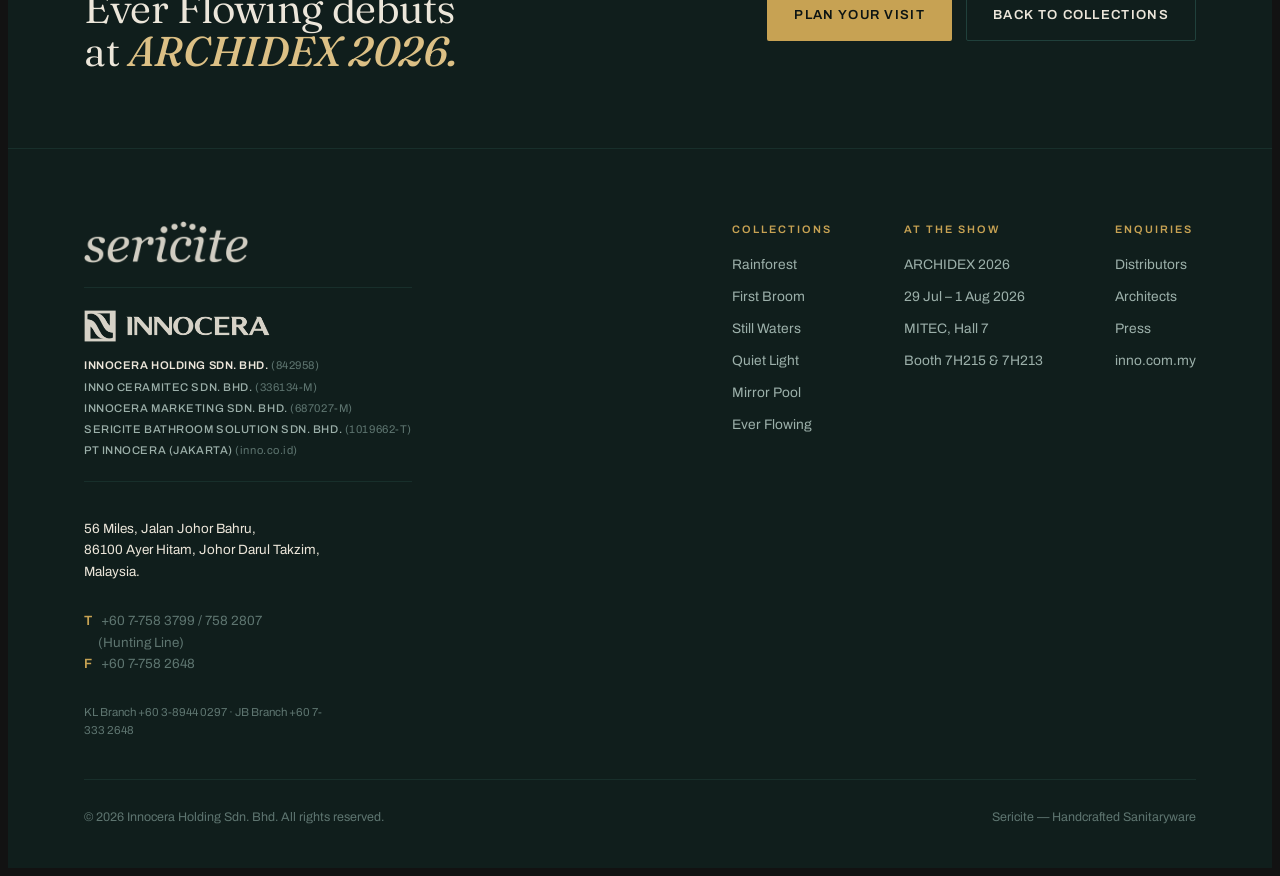
==== commit 643c2225: "Auto: site update 2026-07-27 15:48:39 Co-Authored-By: Claude Opus 4.8 <noreply@anthropic.com>" ====
--- a/collections/ever-flowing.html
+++ b/collections/ever-flowing.html
@@ -326,8 +326,12 @@
     <!-- WC1065 -->
     <article class="fb-product" style="--c:#DCD3C2">
       <div class="fb-diagram">
-        <img src="/assets/images/ever-flowing/wc1065.jpg" width="670" height="816" loading="lazy"
-             alt="WC1065 one-piece water closet: a skirted white ceramic body with an integrated cistern and a slim soft-closing seat">
+        <div class="ef-pair">
+          <img src="/assets/images/ever-flowing/wc1065.jpg" width="670" height="816" loading="lazy"
+               alt="WC1065 one-piece water closet: a skirted white ceramic body with an integrated cistern and a slim soft-closing seat">
+          <img src="/assets/images/ever-flowing/wc1065-dim.png" width="1004" height="1853" loading="lazy"
+               alt="WC1065 dimension drawing &mdash; side elevation and plan with overall sizes in millimetres">
+        </div>
       </div>
       <div class="fb-specs">
         <span class="fb-model">WC1065</span>
@@ -338,8 +342,11 @@
           <div><dt>Type</dt><dd>One-piece water closet, skirted</dd></div>
           <div><dt>Flushing</dt><dd>4 L / 3 L dual &middot; Rimless Spinno</dd></div>
           <div><dt>Seat cover</dt><dd>UF slim, soft-closing</dd></div>
+          <div><dt>Overall (W&times;D&times;H)</dt><dd>370 &times; 672 &times; 765 mm</dd></div>
+          <div><dt>Seat height</dt><dd>410 mm</dd></div>
+          <div><dt>Outlet</dt><dd>S-trap &middot; 250 mm from wall</dd></div>
+          <div><dt>Water inlet</dt><dd>&Oslash;15 mm</dd></div>
           <div><dt>Finish</dt><dd>Glazed ceramic, white</dd></div>
-          <div><dt>Schedule</dt><dd>Dimension drawing on request</dd></div>
         </dl>
       </div>
     </article>
@@ -411,7 +418,7 @@
         <div class="foot-cols">
           <div class="foot-col">
             <div class="h">Collections</div>
-            <a href="/#collections">Rainforest</a>
+            <a href="/collections/rainforest.html">Rainforest</a>
             <a href="/collections/first-broom.html">First Broom</a>
             <a href="/collections/still-waters.html">Still Waters</a>
             <a href="/collections/quiet-light.html">Quiet Light</a>
--- a/assets/css/styles.css
+++ b/assets/css/styles.css
@@ -1150,6 +1150,24 @@
   color:var(--ink);margin-bottom:6px}
 .ef-points p{font-size:.85rem;color:var(--ink-dim);line-height:1.6;margin:0}
 
+/* ===================================================================
+   RAINFOREST — tap & shower head
+   =================================================================== */
+.rf-panel{background:
+  radial-gradient(120% 90% at 6% 4%, rgba(126,178,140,.16), transparent 44%),
+  radial-gradient(115% 95% at 98% 100%, rgba(199,162,83,.12), transparent 46%),
+  linear-gradient(155deg,#0F2420,#0A1312)}
+.rf-hero-figure img{object-position:center 46%;
+  filter:brightness(.86) contrast(1.04) saturate(.9)}
+.rf-family{background:var(--bg-2);border-block:1px solid var(--line-soft);
+  padding-block:clamp(52px,8vw,100px)}
+.rf-family .fb-desc{max-width:62ch}
+.rf-family .ef-points{margin-top:clamp(30px,4vw,46px)}
+/* the mixer cut-outs are on pure white, so multiply (inherited from .fb-diagram
+   img) drops their background into the cream plate and costs the chrome ~4% */
+.rf .fb-product{align-items:start}
+.rf .fb-specs{align-self:start}
+
 /* product name and specs start level with the top of the plate, not centred on it */
 .ef .fb-product{align-items:start}
 .ef .fb-specs{align-self:start}
